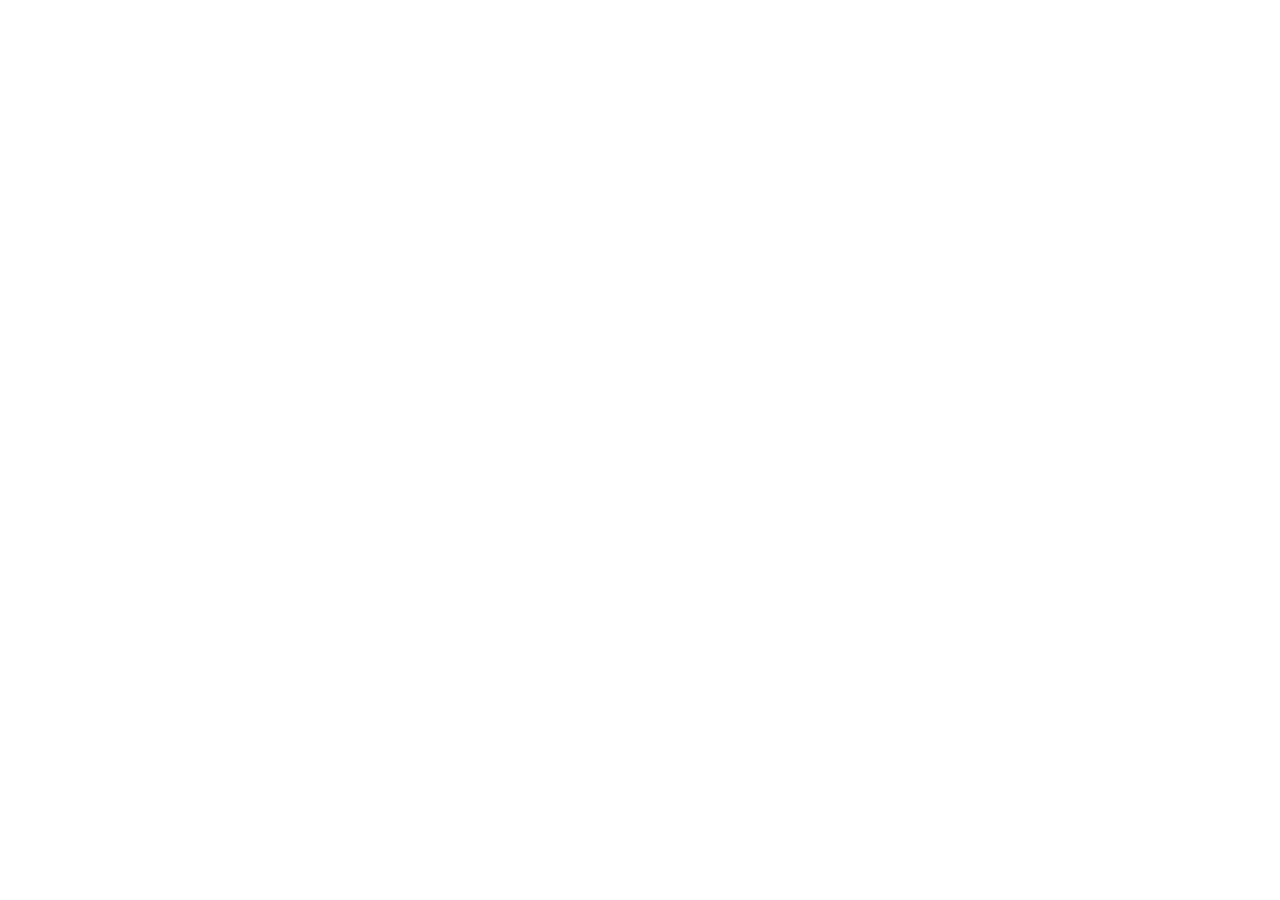
==== index.html @ a1055574 "Initial commit: estrutura inicial do frontend" ====
<!DOCTYPE html>
<html lang="en">

<head>
    <meta charset="UTF-8">
    <meta name="viewport" content="width=device-width, initial-scale=1.0">
    <title>Em Minha Pele</title>
</head>

<body>

</body>

</html>
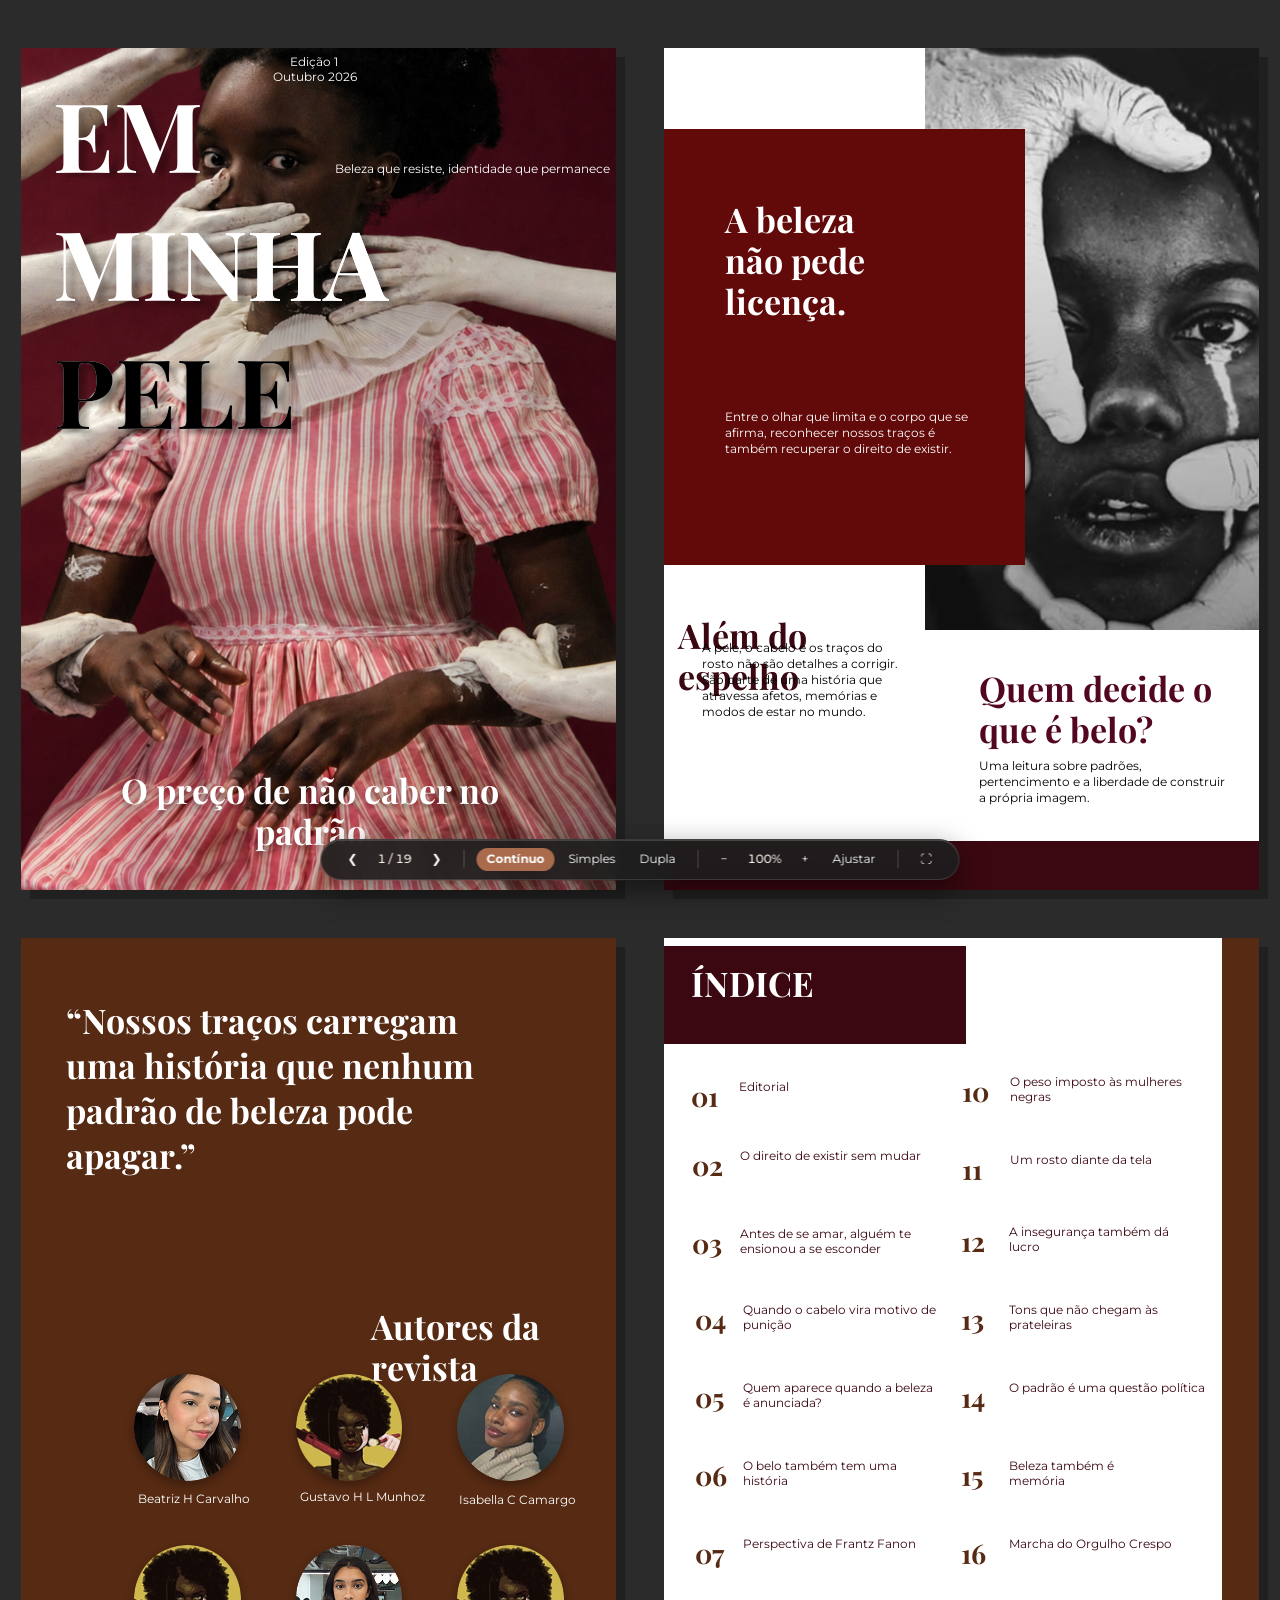
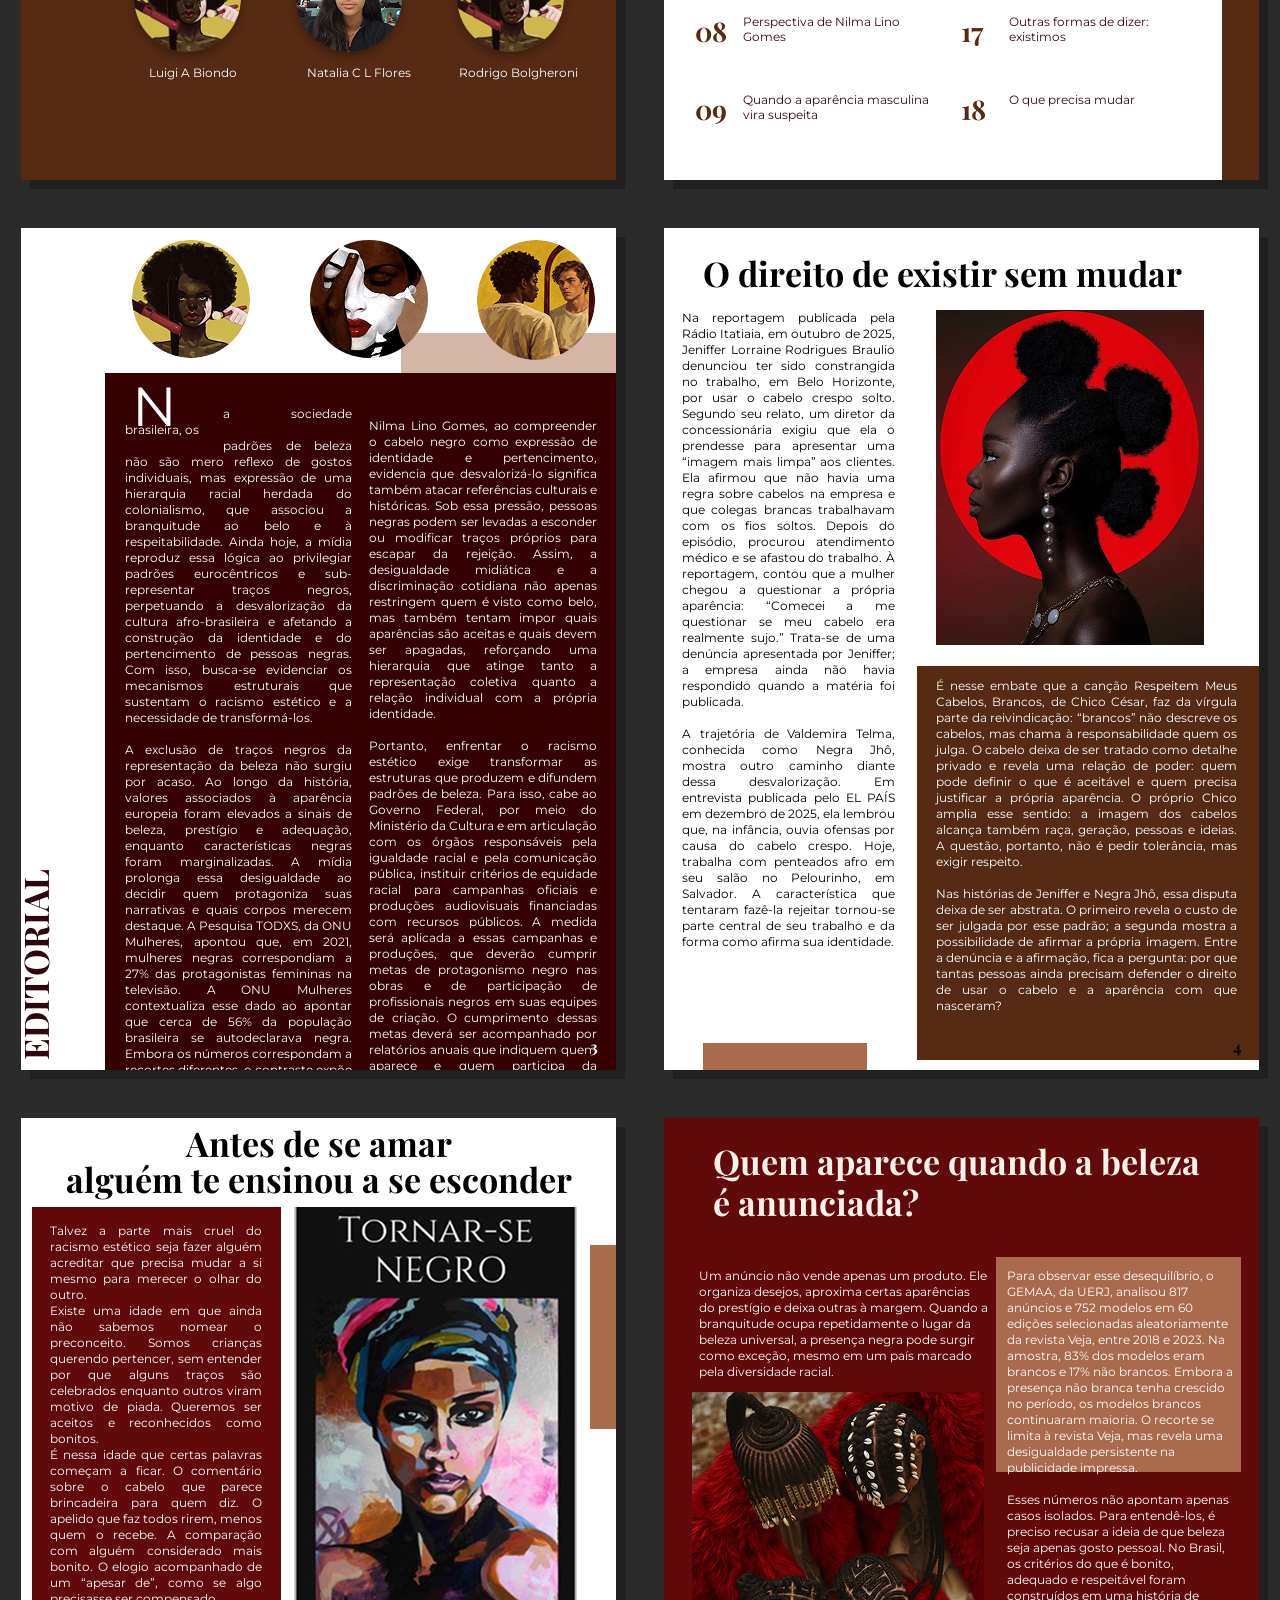
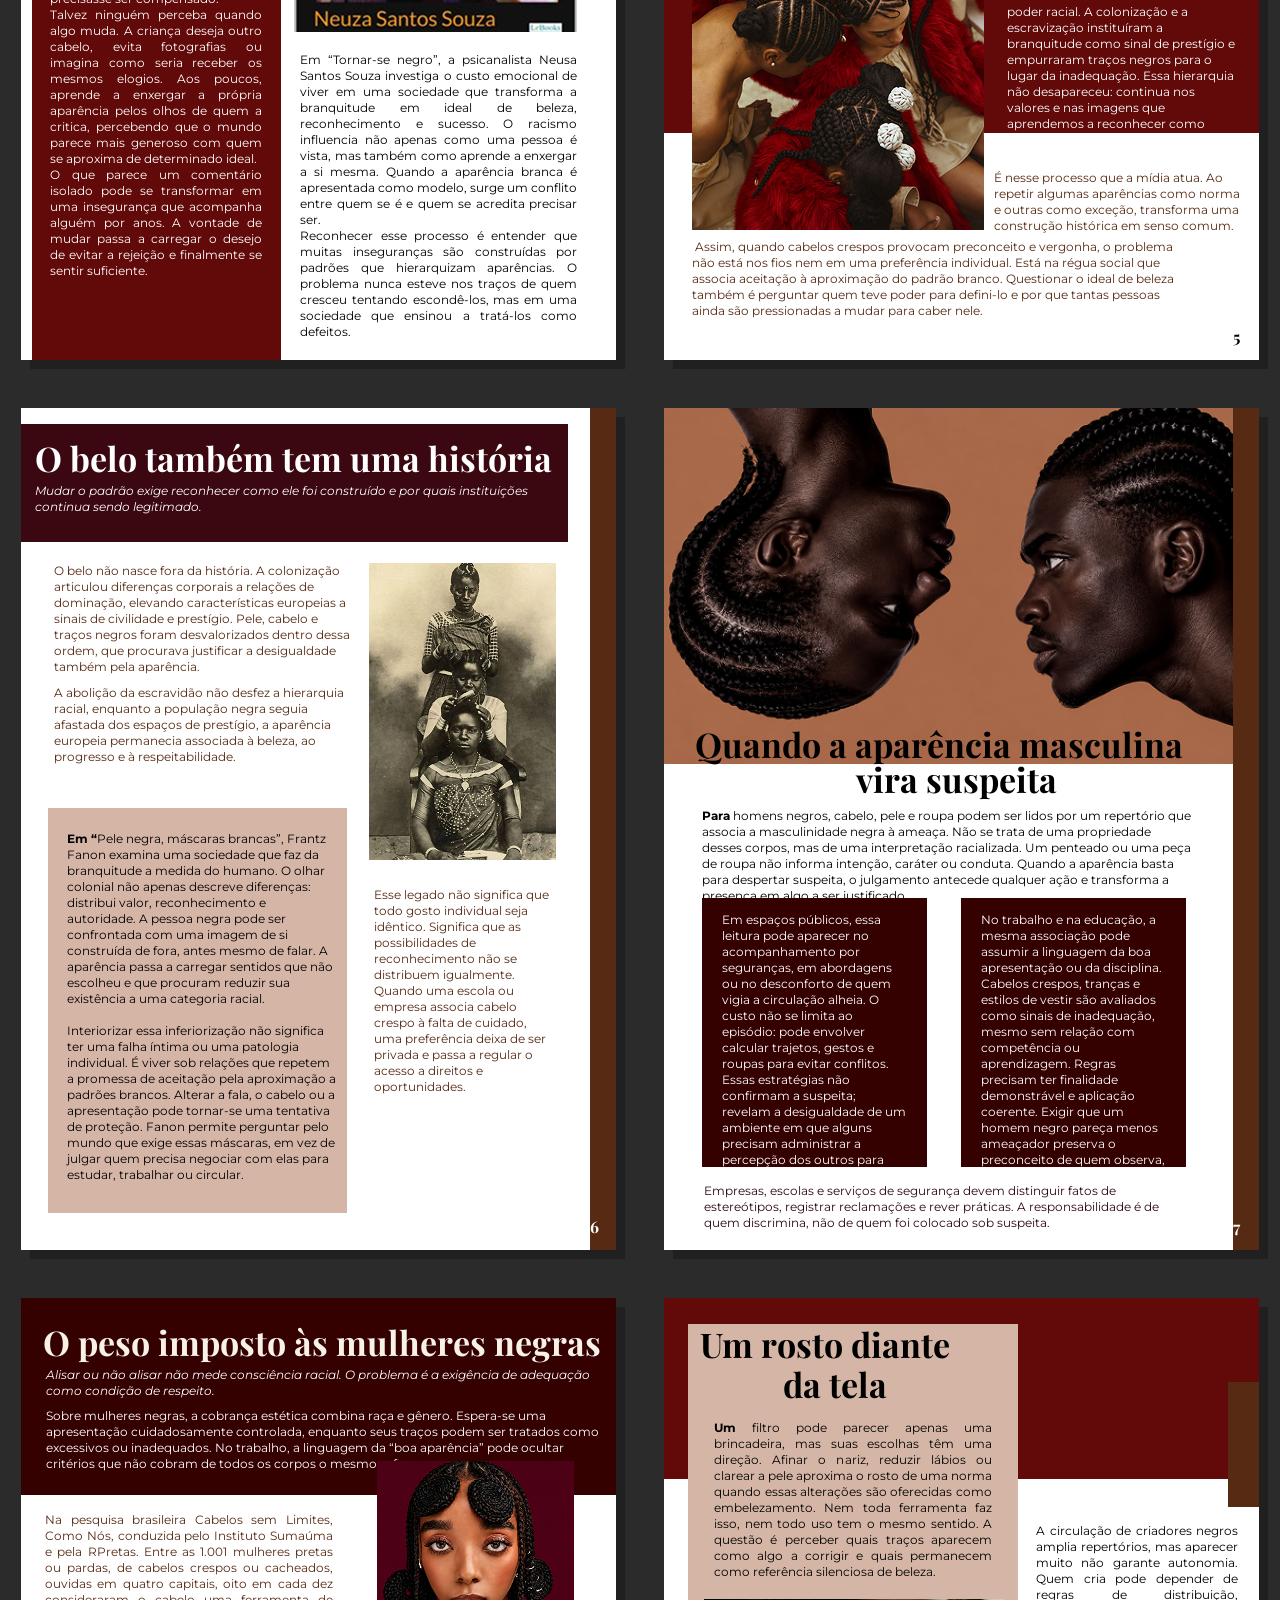
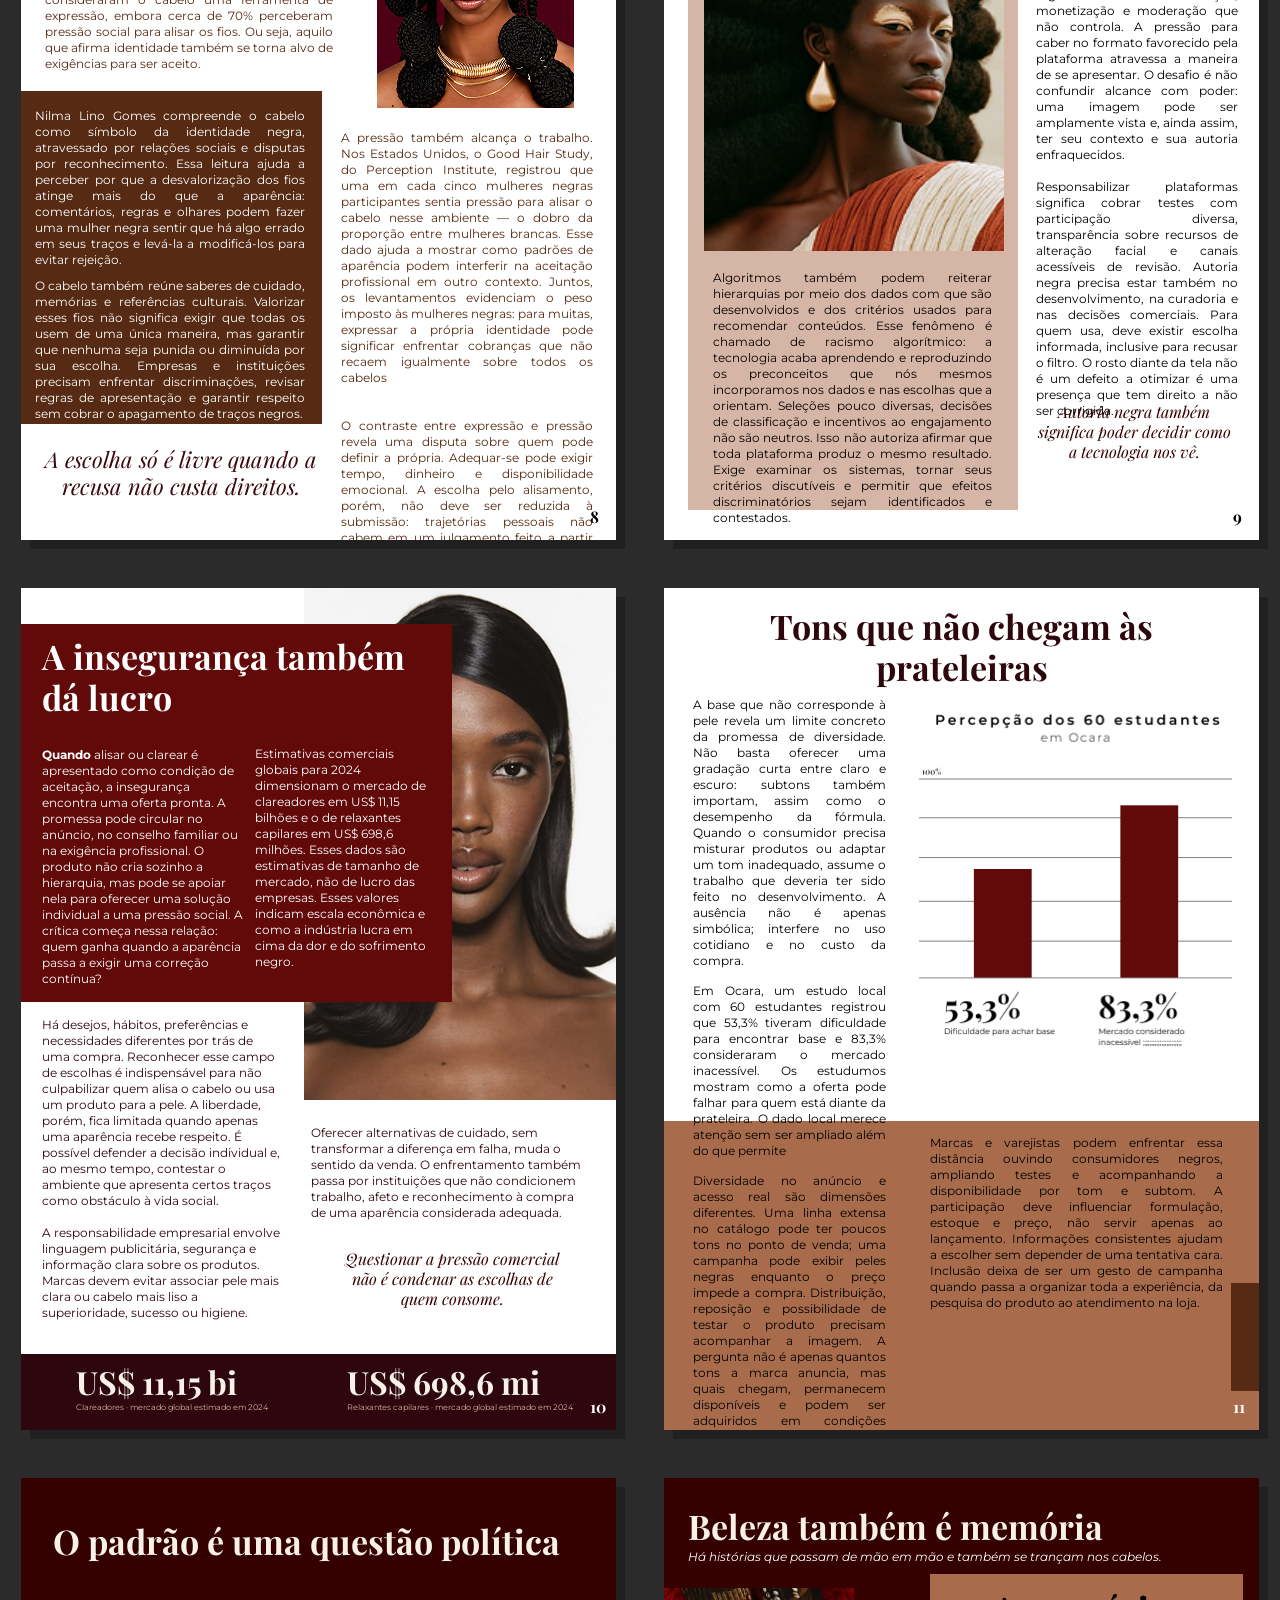
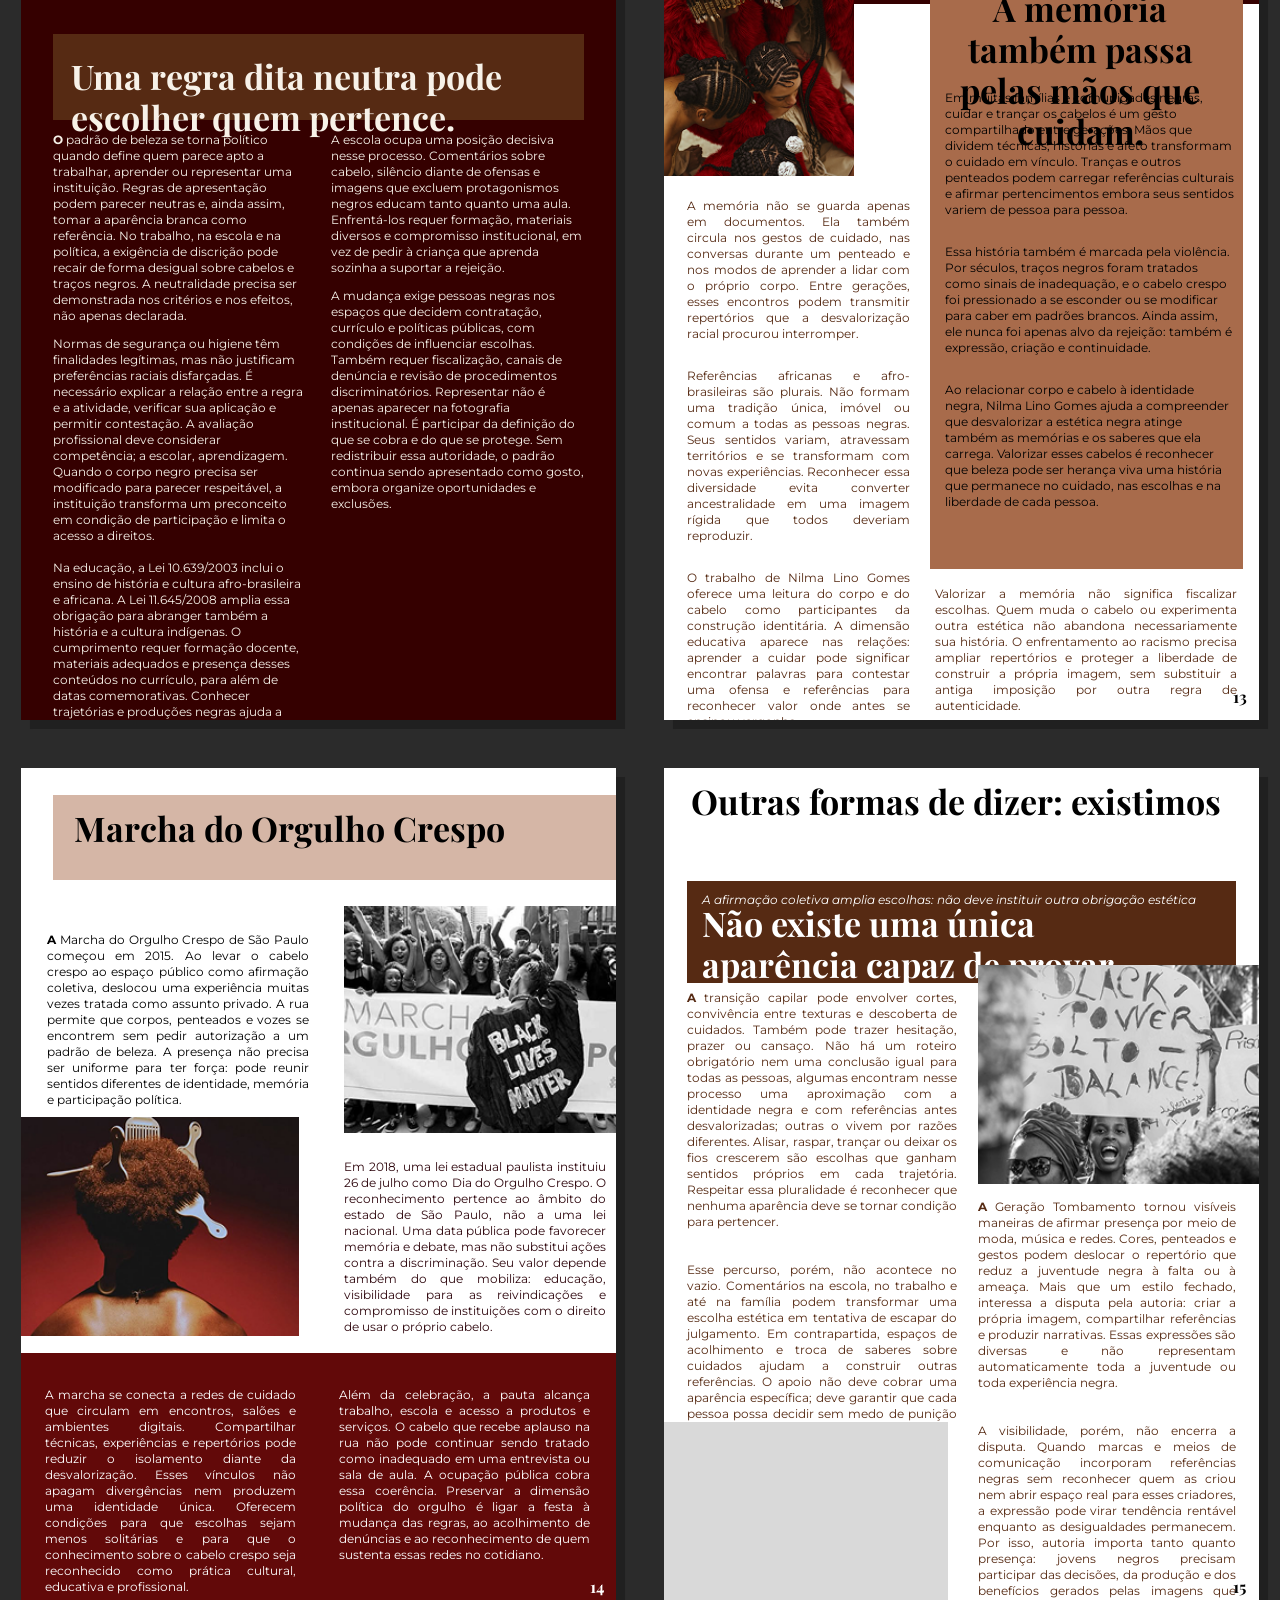
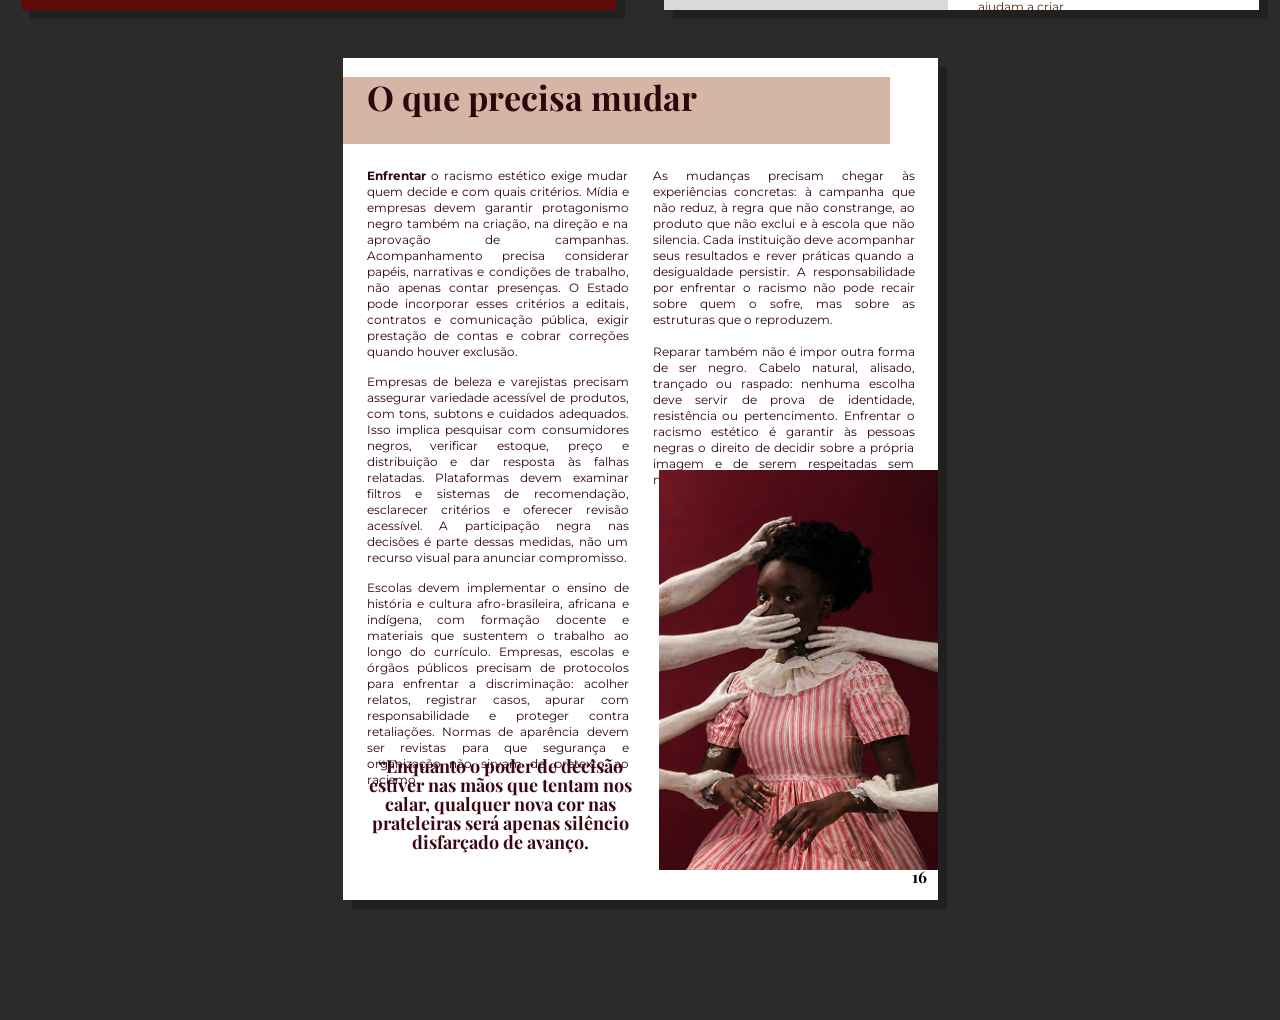
==== commit ca0761a4: "feat: adding magazine images" ====
--- a/index.html
+++ b/index.html
@@ -1,14 +1,450 @@
 <!DOCTYPE html>
-<html lang="en">
+<html lang="pt-BR">
 
 <head>
     <meta charset="UTF-8">
     <meta name="viewport" content="width=device-width, initial-scale=1.0">
-    <title>Em Minha Pele</title>
+    <title>Em Minha Pele — Revista Digital</title>
+    <meta name="description" content="Em Minha Pele — Edição 1, Outubro 2026. Beleza que resiste, identidade que permanece.">
+    <link rel="preconnect" href="https://fonts.googleapis.com">
+    <link rel="preconnect" href="https://fonts.gstatic.com" crossorigin>
+    <link
+        href="https://fonts.googleapis.com/css2?family=Montserrat:ital,wght@0,300;0,400;0,500;0,700;1,300;1,400&family=Playfair+Display:ital,wght@0,400;0,500;0,700;1,400&display=swap"
+        rel="stylesheet">
+    <link rel="stylesheet" href="styles.css">
 </head>
 
 <body>
 
+    <main class="revista revista--continuous">
+
+        <!-- ============ PÁGINA 1: CAPA ============ -->
+        <div class="slot">
+            <section class="page" id="p-capa" aria-label="Capa">
+                <img class="img" src="assets/capa-revista.png" alt="Mulher negra com vestido listrado rosa cercada por mãos brancas que cobrem sua boca e seguram seu corpo" style="left:-6px;top:-160px;width:602px;height:1014px">
+                <p class="a ms r w" style="left:173px;top:7px;width:163px;font-size:11.5px;line-height:15px">Edição 1<span style="display:inline-block;width:19px"></span><br>Outubro 2026</p>
+                <h1 class="a pf b w sh-xl" style="left:32px;top:21px;width:375px;font-size:96px;line-height:128px">EM MINHA PELE</h1>
+                <p class="a ms r w" style="left:301px;top:113px;width:288px;font-size:11.5px;line-height:16px">Beleza que resiste, identidade que permanece</p>
+                <span class="a pf b w" aria-hidden="true" style="left:157px;top:149px;font-size:96px;line-height:128px">NHA</span>
+                <span class="a pf b k sh" aria-hidden="true" style="left:32px;top:277px;font-size:96px;line-height:128px">PELE</span>
+                <h2 class="a pf b c w sh" style="left:41px;top:722px;width:496px;font-size:34px;line-height:41px">O preço de não caber no padrão</h2>
+            </section>
+        </div>
+
+        <!-- ============ PÁGINA 2: A BELEZA NÃO PEDE LICENÇA ============ -->
+        <div class="slot">
+            <section class="page" id="p-licenca" aria-label="A beleza não pede licença">
+                <img class="img" src="assets/nao-pede-licenca.png" alt="Rosto de uma criança negra chorando, envolto por mãos brancas" style="left:261px;top:0;width:364px;height:582px">
+                <div class="bg" style="left:-21px;top:81px;width:382px;height:436px;background:var(--vinho)"></div>
+                <h2 class="a pf b w" style="left:61px;top:151px;width:254px;font-size:34px;line-height:41px">A beleza<br>não pede<br>licença.</h2>
+                <p class="a ms l w" style="left:61px;top:361px;width:254px;font-size:11.5px;line-height:16px">Entre o olhar que limita e o corpo que se afirma, reconhecer nossos traços é também recuperar o direito de existir.</p>
+                <h3 class="a pf b bo" style="left:14px;top:567px;width:167px;font-size:34px;line-height:41px;text-align:left">Além do espelho</h3>
+                <p class="a ms l k" style="left:38px;top:592px;width:207px;font-size:11.5px;line-height:16px">A pele, o cabelo e os traços do rosto não são detalhes a corrigir. São parte de uma história que atravessa afetos, memórias e modos de estar no mundo.</p>
+                <div class="a" style="left:315px;top:620px;width:251px;display:flex;flex-direction:column;gap:8px">
+                    <h3 class="pf b" style="color:var(--magenta);font-size:34px;line-height:41px">Quem decide o que é belo?</h3>
+                    <p class="ms l k" style="font-size:11.5px;line-height:16px">Uma leitura sobre padrões, pertencimento e a liberdade de construir a própria imagem.</p>
+                </div>
+                <div class="bg" style="left:0;top:793px;width:595px;height:98px;background:var(--bordo)"></div>
+            </section>
+        </div>
+
+        <!-- ============ PÁGINA 3: AUTORES DA REVISTA ============ -->
+        <div class="slot">
+            <section class="page" id="p-autores" aria-label="Autores da revista" style="background:var(--marrom)">
+                <blockquote class="a pf w" style="left:45px;top:60px;width:435px;font-size:34px;line-height:45px;font-weight:700">“Nossos traços carregam uma história que nenhum padrão de beleza pode apagar.”</blockquote>
+                <h2 class="a pf b w" style="left:350px;top:368px;width:230px;font-size:34px;line-height:41px;font-weight:700">Autores da revista</h2>
+
+                <img class="autor-foto" src="assets/bia.png" alt="Beatriz H Carvalho" style="left:113px;top:436px">
+                <img class="autor-foto" src="assets/editorial-1.png" alt="Gustavo H L Munhoz" style="left:275px;top:436px;width:106px">
+                <img class="autor-foto" src="assets/bella.png" alt="Isabella C Camargo" style="left:436px;top:436px">
+                <img class="autor-foto" src="assets/editorial-1.png" alt="Luigi A Biondo" style="left:113px;top:607px">
+                <img class="autor-foto" src="assets/nati.png" alt="Natalia C L Flores" style="left:275px;top:607px;width:106px">
+                <img class="autor-foto" src="assets/editorial-1.png" alt="Rodrigo Bolgheroni" style="left:436px;top:607px">
+
+                <p class="autor-nome" style="left:117px;top:554px">Beatriz H Carvalho</p>
+                <p class="autor-nome" style="left:279px;top:552px">Gustavo H L Munhoz</p>
+                <p class="autor-nome" style="left:438px;top:555px">Isabella C Camargo</p>
+                <p class="autor-nome" style="left:128px;top:728px">Luigi A Biondo</p>
+                <p class="autor-nome" style="left:286px;top:728px">Natalia C L Flores</p>
+                <p class="autor-nome" style="left:438px;top:728px">Rodrigo Bolgheroni</p>
+            </section>
+        </div>
+
+        <!-- ============ PÁGINA 4: ÍNDICE ============ -->
+        <div class="slot">
+            <section class="page" id="p-indice" aria-label="Índice">
+                <div class="bg" style="left:558px;top:0;width:37px;height:842px;background:var(--marrom)"></div>
+                <div class="bg" style="left:0;top:8px;width:302px;height:98px;background:var(--bordo)"></div>
+                <h2 class="a pf b w" style="left:27px;top:25px;width:243px;font-size:34px;line-height:41px">ÍNDICE</h2>
+
+                <!-- Coluna 1 -->
+                <a href="#p-editorial" class="idx-item"><span class="idx-n" style="left:27px;top:140px">01</span><span class="idx-t" style="left:75px;top:142px">Editorial</span></a>
+                <a href="#p-direito" class="idx-item"><span class="idx-n" style="left:28px;top:209px">02</span><span class="idx-t" style="left:76px;top:211px">O direito de existir sem mudar</span></a>
+                <a href="#p-antes" class="idx-item"><span class="idx-n" style="left:28px;top:287px">03</span><span class="idx-t" style="left:76px;top:289px">Antes de se amar, alguém te ensionou a se esconder</span></a>
+                <a href="#p-direito" class="idx-item"><span class="idx-n" style="left:31px;top:363px">04</span><span class="idx-t" style="left:79px;top:365px">Quando o cabelo vira motivo de punição</span></a>
+                <a href="#p-anunciada" class="idx-item"><span class="idx-n" style="left:31px;top:441px">05</span><span class="idx-t" style="left:79px;top:443px">Quem aparece quando a beleza é anunciada?</span></a>
+                <a href="#p-belo" class="idx-item"><span class="idx-n" style="left:31px;top:519px">06</span><span class="idx-t" style="left:79px;top:521px">O belo também tem uma história</span></a>
+                <a href="#p-belo" class="idx-item"><span class="idx-n" style="left:31px;top:597px">07</span><span class="idx-t" style="left:79px;top:599px">Perspectiva de Frantz Fanon</span></a>
+                <a href="#p-peso" class="idx-item"><span class="idx-n" style="left:31px;top:675px">08</span><span class="idx-t" style="left:79px;top:677px">Perspectiva de Nilma Lino Gomes</span></a>
+                <a href="#p-masculina" class="idx-item"><span class="idx-n" style="left:31px;top:753px">09</span><span class="idx-t" style="left:79px;top:755px">Quando a aparência masculina vira suspeita</span></a>
+
+                <!-- Coluna 2 -->
+                <a href="#p-peso" class="idx-item"><span class="idx-n" style="left:298px;top:135px">10</span><span class="idx-t" style="left:346px;top:137px">O peso imposto às mulheres negras</span></a>
+                <a href="#p-tela" class="idx-item"><span class="idx-n" style="left:298px;top:213px">11</span><span class="idx-t" style="left:346px;top:215px">Um rosto diante da tela</span></a>
+                <a href="#p-inseguranca" class="idx-item"><span class="idx-n" style="left:297px;top:285px">12</span><span class="idx-t" style="left:345px;top:287px;width:174px">A insegurança também dá lucro</span></a>
+                <a href="#p-tons" class="idx-item"><span class="idx-n" style="left:297px;top:363px">13</span><span class="idx-t" style="left:345px;top:365px">Tons que não chegam às prateleiras</span></a>
+                <a href="#p-politica" class="idx-item"><span class="idx-n" style="left:297px;top:441px">14</span><span class="idx-t" style="left:345px;top:443px">O padrão é uma questão política</span></a>
+                <a href="#p-memoria" class="idx-item"><span class="idx-n" style="left:297px;top:519px">15</span><span class="idx-t" style="left:345px;top:521px;width:140px">Beleza também é memória</span></a>
+                <a href="#p-marcha" class="idx-item"><span class="idx-n" style="left:297px;top:597px">16</span><span class="idx-t" style="left:345px;top:599px">Marcha do Orgulho Crespo</span></a>
+                <a href="#p-existimos" class="idx-item"><span class="idx-n" style="left:297px;top:675px">17</span><span class="idx-t" style="left:345px;top:677px">Outras formas de dizer: existimos</span></a>
+                <a href="#p-mudar" class="idx-item"><span class="idx-n" style="left:297px;top:753px">18</span><span class="idx-t" style="left:345px;top:755px">O que precisa mudar</span></a>
+            </section>
+        </div>
+
+        <!-- ============ PÁGINA 5: EDITORIAL (PÁGINA 3 NA REVISTA) ============ -->
+        <div class="slot">
+            <section class="page" id="p-editorial" aria-label="Editorial">
+                <div class="bg" style="left:380px;top:105px;width:270px;height:68px;background:var(--nude)"></div>
+                <img class="img round" src="assets/editorial-1.png" alt="Ilustração de mulher negra com chapinha e pincel de maquiagem" style="left:111px;top:12px;width:118px;height:118px">
+                <img class="img round" src="assets/editorial-2.png" alt="Ilustração de rosto negro coberto por máscara branca" style="left:289px;top:12px;width:118px;height:118px">
+                <img class="img round" src="assets/editorial-3.png" alt="Ilustração de homem negro diante de um espelho que reflete um homem branco" style="left:456px;top:12px;width:118px;height:120px">
+                <div class="bg" style="left:84px;top:145px;width:534px;height:697px;background:var(--escuro)"></div>
+                <span class="a ms w" aria-hidden="true" style="left:111px;top:145px;font-size:55px;line-height:67px;height:49px">N</span>
+                <p class="a ms w j" style="left:104px;top:178px;width:227px;font-size:11.5px;line-height:16px;white-space:pre-line"><span style="padding-left:98px">a sociedade brasileira, os</span>
+<span style="padding-left:98px"></span>padrões de beleza não são mero reflexo de gostos individuais, mas expressão de uma hierarquia racial herdada do colonialismo, que associou a branquitude ao belo e à respeitabilidade. Ainda hoje, a mídia reproduz essa lógica ao privilegiar padrões eurocêntricos e sub-representar traços negros, perpetuando a desvalorização da cultura afro-brasileira e afetando a construção da identidade e do pertencimento de pessoas negras. Com isso, busca-se evidenciar os mecanismos estruturais que sustentam o racismo estético e a necessidade de transformá-los.
+
+A exclusão de traços negros da representação da beleza não surgiu por acaso. Ao longo da história, valores associados à aparência europeia foram elevados a sinais de beleza, prestígio e adequação, enquanto características negras foram marginalizadas. A mídia prolonga essa desigualdade ao decidir quem protagoniza suas narrativas e quais corpos merecem destaque. A Pesquisa TODXS, da ONU Mulheres, apontou que, em 2021, mulheres negras correspondiam a 27% das protagonistas femininas na televisão. A ONU Mulheres contextualiza esse dado ao apontar que cerca de 56% da população brasileira se autodeclarava negra. Embora os números correspondam a recortes diferentes, o contraste expõe a distância entre a composição racial do país e as imagens que recebem visibilidade. Quando a pele clara, o cabelo liso e os traços europeus dominam as telas, a mídia não apenas reflete uma hierarquia antiga, mas ajuda a mantê-la viva, apresentando a branquitude como padrão universal e empurrando outras formas de beleza para a invisibilidade.
+
+O impacto dessa hierarquia ultrapassa as telas e alcança a relação das pessoas negras com a própria aparência. Em "Pele negra, máscaras brancas", Frantz Fanon analisa como o olhar racista pode levar pessoas negras a se enxergarem por critérios que as inferiorizam. Essa violência cotidiana aparece quando o cabelo crespo é tratado como inadequado ou pouco profissional, enquanto o cabelo liso é associado à aceitação e ao prestígio.</p>
+                <p class="a ms w j" style="left:348px;top:190px;width:228px;font-size:11.5px;line-height:16px">Nilma Lino Gomes, ao compreender o cabelo negro como expressão de identidade e pertencimento, evidencia que desvalorizá-lo significa também atacar referências culturais e históricas. Sob essa pressão, pessoas negras podem ser levadas a esconder ou modificar traços próprios para escapar da rejeição. Assim, a desigualdade midiática e a discriminação cotidiana não apenas restringem quem é visto como belo, mas também tentam impor quais aparências são aceitas e quais devem ser apagadas, reforçando uma hierarquia que atinge tanto a representação coletiva quanto a relação individual com a própria identidade.<br><br>Portanto, enfrentar o racismo estético exige transformar as estruturas que produzem e difundem padrões de beleza. Para isso, cabe ao Governo Federal, por meio do Ministério da Cultura e em articulação com os órgãos responsáveis pela igualdade racial e pela comunicação pública, instituir critérios de equidade racial para campanhas oficiais e produções audiovisuais financiadas com recursos públicos. A medida será aplicada a essas campanhas e produções, que deverão cumprir metas de protagonismo negro nas obras e de participação de profissionais negros em suas equipes de criação. O cumprimento dessas metas deverá ser acompanhado por relatórios anuais que indiquem quem aparece e quem participa da produção. Resultados insuficientes devem exigir planos corretivos antes da concessão de novos recursos. Essa ação é viável porque o Estado pode vincular o financiamento público a critérios definidos e, ao ampliar a circulação de imagens e narrativas que valorizem os traços negros, contribuirá para contestar a branquitude como padrão universal e fortalecer o reconhecimento da identidade e da cultura afro-brasileiras.</p>
+                <h2 class="a pf b vertical" style="left:-6px;top:453px;width:90px;height:379px;font-size:34px;line-height:41px;color:var(--escuro-2)">EDITORIAL</h2>
+                <span class="pn w">3</span>
+            </section>
+        </div>
+
+        <!-- ============ PÁGINA 6: O DIREITO DE EXISTIR SEM MUDAR (PÁGINA 4 NA REVISTA) ============ -->
+        <div class="slot">
+            <section class="page" id="p-direito" aria-label="O direito de existir sem mudar">
+                <h2 class="a pf b k" style="left:39px;top:25px;width:517px;font-size:34px;line-height:41px;white-space:nowrap">O direito de existir sem mudar</h2>
+                <p class="a ms t13 j k" style="left:18px;top:82px;width:213px">Na reportagem publicada pela Rádio Itatiaia, em outubro de 2025, Jeniffer Lorraine Rodrigues Braulio denunciou ter sido constrangida no trabalho, em Belo Horizonte, por usar o cabelo crespo solto. Segundo seu relato, um diretor da concessionária exigiu que ela o prendesse para apresentar uma “imagem mais limpa” aos clientes. Ela afirmou que não havia uma regra sobre cabelos na empresa e que colegas brancas trabalhavam com os fios soltos. Depois do episódio, procurou atendimento médico e se afastou do trabalho. À reportagem, contou que a mulher chegou a questionar a própria aparência: “Comecei a me questionar se meu cabelo era realmente sujo.” Trata-se de uma denúncia apresentada por Jeniffer; a empresa ainda não havia respondido quando a matéria foi publicada.<br><br>A trajetória de Valdemira Telma, conhecida como Negra Jhô, mostra outro caminho diante dessa desvalorização. Em entrevista publicada pelo EL PAÍS em dezembro de 2025, ela lembrou que, na infância, ouvia ofensas por causa do cabelo crespo. Hoje, trabalha com penteados afro em seu salão no Pelourinho, em Salvador. A característica que tentaram fazê-la rejeitar tornou-se parte central de seu trabalho e da forma como afirma sua identidade.</p>
+                <img class="img" src="assets/direito-existir.png" alt="Perfil de mulher negra com penteado afro em coques diante de um círculo vermelho" style="left:272px;top:82px;width:268px;height:335px">
+                <div class="bg" style="left:253px;top:438px;width:374px;height:394px;background:var(--marrom)"></div>
+                <p class="a ms t13 j w" style="left:272px;top:450px;width:301px">É nesse embate que a canção Respeitem Meus Cabelos, Brancos, de Chico César, faz da vírgula parte da reivindicação: “brancos” não descreve os cabelos, mas chama à responsabilidade quem os julga. O cabelo deixa de ser tratado como detalhe privado e revela uma relação de poder: quem pode definir o que é aceitável e quem precisa justificar a própria aparência. O próprio Chico amplia esse sentido: a imagem dos cabelos alcança também raça, geração, pessoas e ideias. A questão, portanto, não é pedir tolerância, mas exigir respeito.<br><br>Nas histórias de Jeniffer e Negra Jhô, essa disputa deixa de ser abstrata. O primeiro revela o custo de ser julgada por esse padrão; a segunda mostra a possibilidade de afirmar a própria imagem. Entre a denúncia e a afirmação, fica a pergunta: por que tantas pessoas ainda precisam defender o direito de usar o cabelo e a aparência com que nasceram?</p>
+                
+                <!-- Interação solicitada no Figma: ao clicar no box, abre QR Code para ouvir a música -->
+                <button type="button" class="hotspot" data-open="modal-musica" aria-label="Ouvir a canção Respeitem Meus Cabelos, Brancos, de Chico César" title="Clique para ouvir a música de Chico César via QR Code" style="left:253px;top:438px;width:342px;height:394px"></button>
+                <span class="pn k">4</span>
+                <div class="bg" style="left:39px;top:815px;width:164px;height:51px;background:var(--terracota)"></div>
+            </section>
+        </div>
+
+        <!-- ============ PÁGINA 7: ANTES DE SE AMAR (PÁGINA 5 NA REVISTA) ============ -->
+        <div class="slot">
+            <section class="page" id="p-antes" aria-label="Antes de se amar, alguém te ensinou a se esconder">
+                <h2 class="a pf b k" style="left:0;top:-20px;width:595px;font-size:34px;line-height:90px;text-align:center">
+                    <span style="position:absolute;left:155px;top:0;width:285px;white-space:nowrap">Antes de se amar</span>
+                    <span style="position:absolute;left:26px;top:36px;width:543px;white-space:nowrap">alguém te ensinou a se esconder</span>
+                </h2>
+                <div class="bg" style="left:11px;top:89px;width:249px;height:777px;background:var(--vinho)"></div>
+                <img class="img" src="assets/tornar-se-negro.png" alt="Capa do livro Tornar-se negro, de Neusa Santos Souza" style="left:273px;top:89px;width:283px;height:425px">
+                <p class="a ms t13 j w" style="left:29px;top:105px;width:212px">Talvez a parte mais cruel do racismo estético seja fazer alguém acreditar que precisa mudar a si mesmo para merecer o olhar do outro.<br>Existe uma idade em que ainda não sabemos nomear o preconceito. Somos crianças querendo pertencer, sem entender por que alguns traços são celebrados enquanto outros viram motivo de piada. Queremos ser aceitos e reconhecidos como bonitos.<br>É nessa idade que certas palavras começam a ficar. O comentário sobre o cabelo que parece brincadeira para quem diz. O apelido que faz todos rirem, menos quem o recebe. A comparação com alguém considerado mais bonito. O elogio acompanhado de um “apesar de”, como se algo precisasse ser compensado.<br>Talvez ninguém perceba quando algo muda. A criança deseja outro cabelo, evita fotografias ou imagina como seria receber os mesmos elogios. Aos poucos, aprende a enxergar a própria aparência pelos olhos de quem a critica, percebendo que o mundo parece mais generoso com quem se aproxima de determinado ideal.<br>O que parece um comentário isolado pode se transformar em uma insegurança que acompanha alguém por anos. A vontade de mudar passa a carregar o desejo de evitar a rejeição e finalmente se sentir suficiente.</p>
+                <div class="bg" style="left:569px;top:127px;width:45px;height:184px;background:var(--terracota)"></div>
+                <p class="a ms t13 j k" style="left:279px;top:534px;width:277px">Em “Tornar-se negro”, a psicanalista Neusa Santos Souza investiga o custo emocional de viver em uma sociedade que transforma a branquitude em ideal de beleza, reconhecimento e sucesso. O racismo influencia não apenas como uma pessoa é vista, mas também como aprende a enxergar a si mesma. Quando a aparência branca é apresentada como modelo, surge um conflito entre quem se é e quem se acredita precisar ser.<br>Reconhecer esse processo é entender que muitas inseguranças são construídas por padrões que hierarquizam aparências. O problema nunca esteve nos traços de quem cresceu tentando escondê-los, mas em uma sociedade que ensinou a tratá-los como defeitos.</p>
+                <span class="pn w">5</span>
+            </section>
+        </div>
+
+        <!-- ============ PÁGINA 8: QUEM APARECE QUANDO A BELEZA É ANUNCIADA? (PÁGINA 5 NA REVISTA) ============ -->
+        <div class="slot">
+            <section class="page" id="p-anunciada" aria-label="Quem aparece quando a beleza é anunciada?">
+                <div class="bg" style="left:-29px;top:-15px;width:651px;height:630px;background:var(--vinho)"></div>
+                <h2 class="a pf b cr" style="left:49px;top:23px;width:497px;font-size:34px;line-height:41px">Quem aparece quando a beleza é anunciada?</h2>
+                <div class="bg" style="left:332px;top:139px;width:245px;height:215px;background:var(--terracota)"></div>
+                <p class="a ms w" style="left:35px;top:150px;width:289px;font-size:11.5px;line-height:16px">Um anúncio não vende apenas um produto. Ele organiza desejos, aproxima certas aparências do prestígio e deixa outras à margem. Quando a branquitude ocupa repetidamente o lugar da beleza universal, a presença negra pode surgir como exceção, mesmo em um país marcado pela diversidade racial.</p>
+                <p class="a ms w" style="left:343px;top:150px;width:229px;font-size:11.5px;line-height:16px">Para observar esse desequilíbrio, o GEMAA, da UERJ, analisou 817 anúncios e 752 modelos em 60 edições selecionadas aleatoriamente da revista Veja, entre 2018 e 2023. Na amostra, 83% dos modelos eram brancos e 17% não brancos. Embora a presença não branca tenha crescido no período, os modelos brancos continuaram maioria. O recorte se limita à revista Veja, mas revela uma desigualdade persistente na publicidade impressa.<br><br>Esses números não apontam apenas casos isolados. Para entendê-los, é preciso recusar a ideia de que beleza seja apenas gosto pessoal. No Brasil, os critérios do que é bonito, adequado e respeitável foram construídos em uma história de poder racial. A colonização e a escravização instituíram a branquitude como sinal de prestígio e empurraram traços negros para o lugar da inadequação. Essa hierarquia não desapareceu: continua nos valores e nas imagens que aprendemos a reconhecer como naturais.</p>
+                <img class="img" src="assets/beleza-anunciada.png" alt="Vista aérea de mulheres negras com tranças e búzios sobre pelos vermelhos" style="left:28px;top:274px;width:292px;height:438px">
+                <p class="a ms" style="left:330px;top:652px;width:251px;font-size:11.5px;line-height:16px;color:var(--marrom)">É nesse processo que a mídia atua. Ao repetir algumas aparências como norma e outras como exceção, transforma uma construção histórica em senso comum.</p>
+                <p class="a ms" style="left:28px;top:721px;width:483px;font-size:11.5px;line-height:16px;color:var(--marrom)">&nbsp;Assim, quando cabelos crespos provocam preconceito e vergonha, o problema não está nos fios nem em uma preferência individual. Está na régua social que associa aceitação à aproximação do padrão branco. Questionar o ideal de beleza também é perguntar quem teve poder para defini-lo e por que tantas pessoas ainda são pressionadas a mudar para caber nele.</p>
+
+                <!-- Interação solicitada no Figma: ao clicar no box, aparece o gráfico -->
+                <button type="button" class="hotspot" data-toggle="grafico-gemaa" aria-expanded="false" aria-controls="grafico-gemaa" aria-label="Mostrar gráfico interativo: modelos em anúncios da revista Veja" title="Clique para ver o gráfico do estudo GEMAA/UERJ" style="left:332px;top:139px;width:245px;height:215px"></button>
+                <div class="box-grafico" id="grafico-gemaa" role="img" aria-label="Gráfico: 83% dos modelos eram brancos e 17% não brancos" data-toggle="grafico-gemaa" title="Clique para fechar o gráfico">
+                    <h4>Modelos em anúncios · Veja (2018–2023)</h4>
+                    <div class="barras">
+                        <div class="barra" style="height:83%"></div>
+                        <div class="barra" style="height:17%"></div>
+                    </div>
+                    <div class="legendas">
+                        <div><strong>83%</strong><span>Brancos</span></div>
+                        <div><strong>17%</strong><span>Não brancos</span></div>
+                    </div>
+                </div>
+                <span class="pn k">5</span>
+            </section>
+        </div>
+
+        <!-- ============ PÁGINA 9: O BELO TAMBÉM TEM UMA HISTÓRIA (PÁGINA 6 NA REVISTA) ============ -->
+        <div class="slot">
+            <section class="page" id="p-belo" aria-label="O belo também tem uma história">
+                <div class="bg" style="left:569px;top:-60px;width:53px;height:1151px;background:var(--marrom)"></div>
+                <div class="bg" style="left:0;top:16px;width:547px;height:118px;background:var(--bordo)"></div>
+                <h2 class="a pf b w" style="left:14px;top:30px;width:511px;font-size:34px;line-height:41px;white-space:nowrap">O belo também tem uma história</h2>
+                <p class="a ms l i w" style="left:14px;top:75px;width:495px;font-size:11.5px;line-height:16px">Mudar o padrão exige reconhecer como ele foi construído e por quais instituições continua sendo legitimado.</p>
+                <div class="a ms t12 ps" style="left:33px;top:155px;width:302px;color:var(--marrom)">
+                    <p>O belo não nasce fora da história. A colonização articulou diferenças corporais a relações de dominação, elevando características europeias a sinais de civilidade e prestígio. Pele, cabelo e traços negros foram desvalorizados dentro dessa ordem, que procurava justificar a desigualdade também pela aparência.</p>
+                    <p>A abolição da escravidão não desfez a hierarquia racial, enquanto a população negra seguia afastada dos espaços de prestígio, a aparência europeia permanecia associada à beleza, ao progresso e à respeitabilidade.</p>
+                </div>
+                <img class="img" src="assets/belo-historia.png" alt="Fotografia antiga de três mulheres negras trançando os cabelos umas das outras" style="left:348px;top:155px;width:187px;height:297px">
+                <div class="bg" style="left:27px;top:400px;width:299px;height:405px;background:var(--nude)"></div>
+                <p class="a ms k" style="left:46px;top:423px;width:269px;font-size:11.5px;line-height:16px"><b>Em “</b>Pele negra, máscaras brancas”, Frantz Fanon examina uma sociedade que faz da branquitude a medida do humano. O olhar colonial não apenas descreve diferenças: distribui valor, reconhecimento e autoridade. A pessoa negra pode ser confrontada com uma imagem de si construída de fora, antes mesmo de falar. A aparência passa a carregar sentidos que não escolheu e que procuram reduzir sua existência a uma categoria racial.<br><br>Interiorizar essa inferiorização não significa ter uma falha íntima ou uma patologia individual. É viver sob relações que repetem a promessa de aceitação pela aproximação a padrões brancos. Alterar a fala, o cabelo ou a apresentação pode tornar-se uma tentativa de proteção. Fanon permite perguntar pelo mundo que exige essas máscaras, em vez de julgar quem precisa negociar com elas para estudar, trabalhar ou circular.</p>
+                <p class="a ms t12" style="left:353px;top:479px;width:182px;color:var(--marrom)">Esse legado não significa que todo gosto individual seja idêntico. Significa que as possibilidades de reconhecimento não se distribuem igualmente. Quando uma escola ou empresa associa cabelo crespo à falta de cuidado, uma preferência deixa de ser privada e passa a regular o acesso a direitos e oportunidades.</p>
+                <span class="pn w">6</span>
+            </section>
+        </div>
+
+        <!-- ============ PÁGINA 10: QUANDO A APARÊNCIA MASCULINA VIRA SUSPEITA (PÁGINA 7 NA REVISTA) ============ -->
+        <div class="slot">
+            <section class="page" id="p-masculina" aria-label="Quando a aparência masculina vira suspeita">
+                <div class="bg" style="left:569px;top:-60px;width:53px;height:1151px;background:var(--marrom)"></div>
+                <img class="img" src="assets/aparencia-masculina.png" alt="Dois homens negros com tranças, frente a frente, um deles de cabeça para baixo, sobre fundo terracota" style="left:0;top:-20px;width:569px;height:376px">
+                <h2 class="a pf b k" style="left:0;top:316px;width:569px;font-size:34px;line-height:41px">
+                    <span style="position:absolute;left:31px;top:0;white-space:nowrap">Quando a aparência masculina</span>
+                    <span style="position:absolute;left:192px;top:35px;white-space:nowrap">vira suspeita</span>
+                </h2>
+                <p class="a ms l k" style="left:38px;top:400px;width:491px;font-size:11.5px;line-height:16px"><b>Para</b> homens negros, cabelo, pele e roupa podem ser lidos por um repertório que associa a masculinidade negra à ameaça. Não se trata de uma propriedade desses corpos, mas de uma interpretação racializada. Um penteado ou uma peça de roupa não informa intenção, caráter ou conduta. Quando a aparência basta para despertar suspeita, o julgamento antecede qualquer ação e transforma a presença em algo a ser justificado.</p>
+                <div class="bg" style="left:38px;top:490px;width:225px;height:269px;background:var(--escuro)"></div>
+                <p class="a ms t11 w" style="left:58px;top:504px;width:184px">Em espaços públicos, essa leitura pode aparecer no acompanhamento por seguranças, em abordagens ou no desconforto de quem vigia a circulação alheia. O custo não se limita ao episódio: pode envolver calcular trajetos, gestos e roupas para evitar conflitos. Essas estratégias não confirmam a suspeita; revelam a desigualdade de um ambiente em que alguns precisam administrar a percepção dos outros para realizar tarefas comuns.</p>
+                <div class="bg" style="left:297px;top:490px;width:225px;height:269px;background:var(--escuro)"></div>
+                <p class="a ms t11 w" style="left:317px;top:504px;width:184px">No trabalho e na educação, a mesma associação pode assumir a linguagem da boa apresentação ou da disciplina. Cabelos crespos, tranças e estilos de vestir são avaliados como sinais de inadequação, mesmo sem relação com competência ou aprendizagem. Regras precisam ter finalidade demonstrável e aplicação coerente. Exigir que um homem negro pareça menos ameaçador preserva o preconceito de quem observa, em vez de corrigi-lo.</p>
+                <span class="pn w">7</span>
+                <p class="a ms t11 e2" style="left:40px;top:775px;width:491px">Empresas, escolas e serviços de segurança devem distinguir fatos de estereótipos, registrar reclamações e rever práticas. A responsabilidade é de quem discrimina, não de quem foi colocado sob suspeita.</p>
+            </section>
+        </div>
+
+        <!-- ============ PÁGINA 11: O PESO IMPOSTO ÀS MULHERES NEGRAS (PÁGINA 8 NA REVISTA) ============ -->
+        <div class="slot">
+            <section class="page" id="p-peso" aria-label="O peso imposto às mulheres negras">
+                <div class="bg" style="left:-31px;top:0;width:651px;height:197px;background:var(--escuro)"></div>
+                <h2 class="a pf b cr" style="left:22px;top:24px;width:574px;font-size:34px;line-height:41px;white-space:nowrap">O peso imposto às mulheres negras</h2>
+                <p class="a ms l i w" style="left:25px;top:69px;width:568px;font-size:11.5px;line-height:16px">Alisar ou não alisar não mede consciência racial. O problema é a exigência de adequação como condição de respeito.</p>
+                <p class="a ms t12 w" style="left:25px;top:110px;width:554px">Sobre mulheres negras, a cobrança estética combina raça e gênero. Espera-se uma apresentação cuidadosamente controlada, enquanto seus traços podem ser tratados como excessivos ou inadequados. No trabalho, a linguagem da “boa aparência” pode ocultar critérios que não cobram de todos os corpos o mesmo esforço.</p>
+                <img class="img" src="assets/peso-imposto.png" alt="Retrato de mulher negra com tranças enroladas em espirais sobre fundo bordô" style="left:356px;top:163px;width:197px;height:247px">
+                <div class="bg" style="left:499px;top:168px;width:30px;height:16px;background:#4C0117"></div>
+                <div class="bg" style="left:507px;top:180px;width:30px;height:16px;background:#4C0016"></div>
+                <p class="a ms t12 j" style="left:24px;top:214px;width:288px;color:var(--marrom)">Na pesquisa brasileira Cabelos sem Limites, Como Nós, conduzida pelo Instituto Sumaúma e pela RPretas. Entre as 1.001 mulheres pretas ou pardas, de cabelos crespos ou cacheados, ouvidas em quatro capitais, oito em cada dez consideraram o cabelo uma ferramenta de expressão, embora cerca de 70% perceberam pressão social para alisar os fios. Ou seja, aquilo que afirma identidade também se torna alvo de exigências para ser aceito.</p>
+                <div class="bg" style="left:-25px;top:393px;width:326px;height:333px;background:var(--marrom)"></div>
+                <div class="a ms t12 j w ps" style="left:14px;top:410px;width:270px">
+                    <p>Nilma Lino Gomes compreende o cabelo como símbolo da identidade negra, atravessado por relações sociais e disputas por reconhecimento. Essa leitura ajuda a perceber por que a desvalorização dos fios atinge mais do que a aparência: comentários, regras e olhares podem fazer uma mulher negra sentir que há algo errado em seus traços e levá-la a modificá-los para evitar rejeição.</p>
+                    <p>O cabelo também reúne saberes de cuidado, memórias e referências culturais. Valorizar esses fios não significa exigir que todas os usem de uma única maneira, mas garantir que nenhuma seja punida ou diminuída por sua escolha. Empresas e instituições precisam enfrentar discriminações, revisar regras de apresentação e garantir respeito sem cobrar o apagamento de traços negros.</p>
+                </div>
+                <p class="a ms t12 j" style="left:320px;top:432px;width:252px;color:var(--marrom)">A pressão também alcança o trabalho. Nos Estados Unidos, o Good Hair Study, do Perception Institute, registrou que uma em cada cinco mulheres negras participantes sentia pressão para alisar o cabelo nesse ambiente — o dobro da proporção entre mulheres brancas. Esse dado ajuda a mostrar como padrões de aparência podem interferir na aceitação profissional em outro contexto. Juntos, os levantamentos evidenciam o peso imposto às mulheres negras: para muitas, expressar a própria identidade pode significar enfrentar cobranças que não recaem igualmente sobre todos os cabelos<br><br><br>O contraste entre expressão e pressão revela uma disputa sobre quem pode definir a própria. Adequar-se pode exigir tempo, dinheiro e disponibilidade emocional. A escolha pelo alisamento, porém, não deve ser reduzida à submissão: trajetórias pessoais não cabem em um julgamento feito a partir do penteado.</p>
+                <p class="a pf i c bo" style="left:18px;top:748px;width:283px;font-size:22px;line-height:27px">A escolha só é livre quando a recusa não custa direitos.</p>
+                <span class="pn k">8</span>
+            </section>
+        </div>
+
+        <!-- ============ PÁGINA 12: UM ROSTO DIANTE DA TELA (PÁGINA 9 NA REVISTA) ============ -->
+        <div class="slot">
+            <section class="page" id="p-tela" aria-label="Um rosto diante da tela">
+                <div class="bg" style="left:-42px;top:-143px;width:651px;height:324px;background:var(--vinho)"></div>
+                <div class="bg" style="left:24px;top:26px;width:330px;height:786px;background:var(--nude)"></div>
+                <h2 class="a pf b k" style="left:24px;top:26px;width:330px;font-size:34px;line-height:41px">
+                    <span style="position:absolute;left:12px;top:0;white-space:nowrap">Um rosto diante</span>
+                    <span style="position:absolute;left:95px;top:40px;white-space:nowrap">da tela</span>
+                </h2>
+                <div class="bg" style="left:564px;top:84px;width:57px;height:125px;background:var(--marrom)"></div>
+                <p class="a ms t13 j k" style="left:50px;top:122px;width:278px;font-size:11.5px;line-height:16px"><b>Um</b> filtro pode parecer apenas uma brincadeira, mas suas escolhas têm uma direção. Afinar o nariz, reduzir lábios ou clarear a pele aproxima o rosto de uma norma quando essas alterações são oferecidas como embelezamento. Nem toda ferramenta faz isso, nem todo uso tem o mesmo sentido. A questão é perceber quais traços aparecem como algo a corrigir e quais permanecem como referência silenciosa de beleza.</p>
+                <p class="a ms t11 j k" style="left:372px;top:225px;width:202px">A circulação de criadores negros amplia repertórios, mas aparecer muito não garante autonomia. Quem cria pode depender de regras de distribuição, monetização e moderação que não controla. A pressão para caber no formato favorecido pela plataforma atravessa a maneira de se apresentar. O desafio é não confundir alcance com poder: uma imagem pode ser amplamente vista e, ainda assim, ter seu contexto e sua autoria enfraquecidos.<br><br>Responsabilizar plataformas significa cobrar testes com participação diversa, transparência sobre recursos de alteração facial e canais acessíveis de revisão. Autoria negra precisa estar também no desenvolvimento, na curadoria e nas decisões comerciais. Para quem usa, deve existir escolha informada, inclusive para recusar o filtro. O rosto diante da tela não é um defeito a otimizar é uma presença que tem direito a não ser corrigida.</p>
+                <div class="a" style="left:40px;top:301px;width:300px;height:252px;overflow:hidden">
+                    <img class="img" src="assets/diante-da-tela.png" alt="Retrato de mulher negra com cabelo crespo volumoso, sombra dourada e brinco em gota" style="left:0;top:-71px;width:300px;height:376px">
+                </div>
+                <p class="a ms t11 j k" style="left:49px;top:572px;width:279px">Algoritmos também podem reiterar hierarquias por meio dos dados com que são desenvolvidos e dos critérios usados para recomendar conteúdos. Esse fenômeno é chamado de racismo algorítmico: a tecnologia acaba aprendendo e reproduzindo os preconceitos que nós mesmos incorporamos nos dados e nas escolhas que a orientam. Seleções pouco diversas, decisões de classificação e incentivos ao engajamento não são neutros. Isso não autoriza afirmar que toda plataforma produz o mesmo resultado. Exige examinar os sistemas, tornar seus critérios discutíveis e permitir que efeitos discriminatórios sejam identificados e contestados.</p>
+                <p class="a pf i c e1" style="left:372px;top:704px;width:196px;font-size:16px;line-height:20px">Autoria negra também significa poder decidir como a tecnologia nos vê.</p>
+                <span class="pn k">9</span>
+            </section>
+        </div>
+
+        <!-- ============ PÁGINA 13: A INSEGURANÇA TAMBÉM DÁ LUCRO (PÁGINA 10 NA REVISTA) ============ -->
+        <div class="slot">
+            <section class="page" id="p-inseguranca" aria-label="A insegurança também dá lucro">
+                <img class="img" src="assets/inseguranca.png" alt="Retrato de mulher negra com cabelo liso na altura dos ombros" style="left:283px;top:0;width:320px;height:512px">
+                <div class="bg" style="left:-26px;top:36px;width:457px;height:378px;background:var(--vinho)"></div>
+                <h2 class="a pf b w" style="left:21px;top:48px;width:395px;font-size:34px;line-height:41px">A insegurança também dá lucro</h2>
+                <p class="a ms t11 w" style="left:234px;top:158px;width:183px">Estimativas comerciais globais para 2024 dimensionam o mercado de clareadores em US$ 11,15 bilhões e o de relaxantes capilares em US$ 698,6 milhões. Esses dados são estimativas de tamanho de mercado, não de lucro das empresas. Esses valores indicam escala econômica e como a indústria lucra em cima da dor e do sofrimento negro.</p>
+                <p class="a ms t11 w" style="left:21px;top:159px;width:202px"><b>Quando</b> alisar ou clarear é apresentado como condição de aceitação, a insegurança encontra uma oferta pronta. A promessa pode circular no anúncio, no conselho familiar ou na exigência profissional. O produto não cria sozinho a hierarquia, mas pode se apoiar nela para oferecer uma solução individual a uma pressão social. A crítica começa nessa relação: quem ganha quando a aparência passa a exigir uma correção contínua?</p>
+                <p class="a ms t11 e2" style="left:21px;top:429px;width:241px">Há desejos, hábitos, preferências e necessidades diferentes por trás de uma compra. Reconhecer esse campo de escolhas é indispensável para não culpabilizar quem alisa o cabelo ou usa um produto para a pele. A liberdade, porém, fica limitada quando apenas uma aparência recebe respeito. É possível defender a decisão individual e, ao mesmo tempo, contestar o ambiente que apresenta certos traços como obstáculo à vida social.<br><br>A responsabilidade empresarial envolve linguagem publicitária, segurança e informação clara sobre os produtos. Marcas devem evitar associar pele mais clara ou cabelo mais liso a superioridade, sucesso ou higiene.</p>
+                <p class="a ms t11 e2" style="left:290px;top:537px;width:278px">Oferecer alternativas de cuidado, sem transformar a diferença em falha, muda o sentido da venda. O enfrentamento também passa por instituições que não condicionem trabalho, afeto e reconhecimento à compra de uma aparência considerada adequada.</p>
+                <p class="a pf i c e1" style="left:320px;top:661px;width:222px;font-size:16px;line-height:20px">Questionar a pressão comercial não é condenar as escolhas de quem consome.</p>
+                <div class="bg" style="left:-8px;top:766px;width:619px;height:81px;background:var(--escuro-2)"></div>
+                <span class="pn w">10</span>
+                <div class="destaque" style="left:55px;top:778px;width:221px">
+                    <span class="valor">US$ 11,15 bi</span>
+                    <span class="contexto">Clareadores · mercado global estimado em 2024</span>
+                </div>
+                <div class="destaque" style="left:326px;top:778px;width:269px">
+                    <span class="valor">US$ 698,6 mi</span>
+                    <span class="contexto">Relaxantes capilares · mercado global estimado em 2024</span>
+                </div>
+            </section>
+        </div>
+
+        <!-- ============ PÁGINA 14: TONS QUE NÃO CHEGAM ÀS PRATELEIRAS (PÁGINA 11 NA REVISTA) ============ -->
+        <div class="slot">
+            <section class="page" id="p-tons" aria-label="Tons que não chegam às prateleiras">
+                <h2 class="a pf b c e2" style="left:58px;top:18px;width:479px;font-size:34px;line-height:41px">Tons que não chegam às prateleiras</h2>
+                <img class="img" src="assets/grafico.png" alt="Gráfico de barras — Percepção dos 60 estudantes em Ocara: 53,3% tiveram dificuldade para achar base; 83,3% consideram o mercado inacessível" style="left:255px;top:86px;width:314px;height:375px;object-fit:contain">
+                <div class="bg" style="left:-48px;top:533px;width:651px;height:324px;background:var(--terracota-2)"></div>
+                <div class="a ms j k" style="left:29px;top:109px;width:193px;font-size:11.5px;line-height:16px">
+                    <p style="line-height:16px">A base que não corresponde à pele revela um limite concreto da promessa de diversidade. Não basta oferecer uma gradação curta entre claro e escuro: subtons também importam, assim como o desempenho da fórmula. Quando o consumidor precisa misturar produtos ou adaptar um tom inadequado, assume o trabalho que deveria ter sido feito no desenvolvimento. A ausência não é apenas simbólica; interfere no uso cotidiano e no custo da compra.</p>
+                    <p style="margin-top:14px">Em Ocara, um estudo local com 60 estudantes registrou que 53,3% tiveram dificuldade para encontrar base e 83,3% consideraram o mercado inacessível. Os estudumos mostram como a oferta pode falhar para quem está diante da prateleira. O dado local merece atenção sem ser ampliado além do que permite</p>
+                    <p style="margin-top:14px">Diversidade no anúncio e acesso real são dimensões diferentes. Uma linha extensa no catálogo pode ter poucos tons no ponto de venda; uma campanha pode exibir peles negras enquanto o preço impede a compra. Distribuição, reposição e possibilidade de testar o produto precisam acompanhar a imagem. A pergunta não é apenas quantos tons a marca anuncia, mas quais chegam, permanecem disponíveis e podem ser adquiridos em condições viáveis..</p>
+                </div>
+                <p class="a ms t11 j k" style="left:266px;top:547px;width:293px">Marcas e varejistas podem enfrentar essa distância ouvindo consumidores negros, ampliando testes e acompanhando a disponibilidade por tom e subtom. A participação deve influenciar formulação, estoque e preço, não servir apenas ao lançamento. Informações consistentes ajudam a escolher sem depender de uma tentativa cara. Inclusão deixa de ser um gesto de campanha quando passa a organizar toda a experiência, da pesquisa do produto ao atendimento na loja.</p>
+                <div class="bg" style="left:567px;top:695px;width:47px;height:108px;background:var(--marrom)"></div>
+                <span class="pn w">11</span>
+            </section>
+        </div>
+
+        <!-- ============ PÁGINA 15: O PADRÃO É UMA QUESTÃO POLÍTICA ============ -->
+        <div class="slot">
+            <section class="page page--politica" id="p-politica" aria-label="O padrão é uma questão política">
+                <div class="politica-abertura">
+                    <h2 class="a pf b cr" style="left:0;top:11px;width:531px;font-size:34px;line-height:41px">O padrão é uma questão política</h2>
+                </div>
+                <div class="politica-chamada">
+                    <p class="a pf cr" style="left:18px;top:22px;width:495px;font-size:34px;line-height:41px;font-weight:700">Uma regra dita neutra pode escolher quem pertence.</p>
+                </div>
+                <div class="politica-corpo ms t11">
+                    <div class="politica-coluna" style="height:558px">
+                        <p><b>O</b> padrão de beleza se torna político quando define quem parece apto a trabalhar, aprender ou representar uma instituição. Regras de apresentação podem parecer neutras e, ainda assim, tomar a aparência branca como referência. No trabalho, na escola e na política, a exigência de discrição pode recair de forma desigual sobre cabelos e traços negros. A neutralidade precisa ser demonstrada nos critérios e nos efeitos, não apenas declarada.</p>
+                        <p>Normas de segurança ou higiene têm finalidades legítimas, mas não justificam preferências raciais disfarçadas. É necessário explicar a relação entre a regra e a atividade, verificar sua aplicação e permitir contestação. A avaliação profissional deve considerar competência; a escolar, aprendizagem. Quando o corpo negro precisa ser modificado para parecer respeitável, a instituição transforma um preconceito em condição de participação e limita o acesso a direitos.<br><br>Na educação, a Lei 10.639/2003 inclui o ensino de história e cultura afro-brasileira e africana. A Lei 11.645/2008 amplia essa obrigação para abranger também a história e a cultura indígenas. O cumprimento requer formação docente, materiais adequados e presença desses conteúdos no currículo, para além de datas comemorativas. Conhecer trajetórias e produções negras ajuda a questionar as hierarquias que a escola pode reproduzir no cotidiano.</p>
+                    </div>
+                    <div class="politica-coluna" style="height:334px">
+                        <p>A escola ocupa uma posição decisiva nesse processo. Comentários sobre cabelo, silêncio diante de ofensas e imagens que excluem protagonismos negros educam tanto quanto uma aula. Enfrentá-los requer formação, materiais diversos e compromisso institucional, em vez de pedir à criança que aprenda sozinha a suportar a rejeição.</p>
+                        <p>A mudança exige pessoas negras nos espaços que decidem contratação, currículo e políticas públicas, com condições de influenciar escolhas. Também requer fiscalização, canais de denúncia e revisão de procedimentos discriminatórios. Representar não é apenas aparecer na fotografia institucional. É participar da definição do que se cobra e do que se protege. Sem redistribuir essa autoridade, o padrão continua sendo apresentado como gosto, embora organize oportunidades e exclusões.</p>
+                    </div>
+                </div>
+            </section>
+        </div>
+
+        <!-- ============ PÁGINA 16: BELEZA TAMBÉM É MEMÓRIA (PÁGINA 13 NA REVISTA) ============ -->
+        <div class="slot">
+            <section class="page" id="p-memoria" aria-label="Beleza também é memória">
+                <div class="bg" style="left:-31px;top:0;width:651px;height:126px;background:var(--escuro)"></div>
+                <h2 class="a pf b cr" style="left:24px;top:28px;width:574px;font-size:34px;line-height:41px">Beleza também é memória</h2>
+                <p class="a ms l i w t12" style="left:24px;top:71px;width:568px">Há histórias que passam de mão em mão e também se trançam nos cabelos.</p>
+                <div class="bg" style="left:266px;top:96px;width:313px;height:595px;background:var(--terracota-2)"></div>
+                <img class="img" src="assets/beleza-memoria.png" alt="Mulheres negras com tranças e búzios vistas de cima" style="left:-9px;top:110px;width:199px;height:188px">
+                <h3 class="a pf b c k" style="left:292px;top:110px;width:248px;font-size:34px;line-height:41px">A memória também passa pelas mãos que cuidam.</h3>
+                <div class="a ms t12 k pl" style="left:281px;top:212px;width:289px">
+                    <p>Em muitas famílias e comunidades negras, cuidar e trançar os cabelos é um gesto compartilhado entre gerações. Mãos que dividem técnicas, histórias e afeto transformam o cuidado em vínculo. Tranças e outros penteados podem carregar referências culturais e afirmar pertencimentos embora seus sentidos variem de pessoa para pessoa.</p>
+                    <p>Essa história também é marcada pela violência. Por séculos, traços negros foram tratados como sinais de inadequação, e o cabelo crespo foi pressionado a se esconder ou se modificar para caber em padrões brancos. Ainda assim, ele nunca foi apenas alvo da rejeição: também é expressão, criação e continuidade.</p>
+                    <p>Ao relacionar corpo e cabelo à identidade negra, Nilma Lino Gomes ajuda a compreender que desvalorizar a estética negra atinge também as memórias e os saberes que ela carrega. Valorizar esses cabelos é reconhecer que beleza pode ser herança viva uma história que permanece no cuidado, nas escolhas e na liberdade de cada pessoa.</p>
+                </div>
+                <div class="a ms t12 j pl" style="left:23px;top:320px;width:223px;color:var(--marrom)">
+                    <p>A memória não se guarda apenas em documentos. Ela também circula nos gestos de cuidado, nas conversas durante um penteado e nos modos de aprender a lidar com o próprio corpo. Entre gerações, esses encontros podem transmitir repertórios que a desvalorização racial procurou interromper.</p>
+                    <p>Referências africanas e afro-brasileiras são plurais. Não formam uma tradição única, imóvel ou comum a todas as pessoas negras. Seus sentidos variam, atravessam territórios e se transformam com novas experiências. Reconhecer essa diversidade evita converter ancestralidade em uma imagem rígida que todos deveriam reproduzir.</p>
+                    <p>O trabalho de Nilma Lino Gomes oferece uma leitura do corpo e do cabelo como participantes da construção identitária. A dimensão educativa aparece nas relações: aprender a cuidar pode significar encontrar palavras para contestar uma ofensa e referências para reconhecer valor onde antes se ensinou vergonha.</p>
+                </div>
+                <p class="a ms t12 j" style="left:271px;top:708px;width:302px;color:var(--marrom)">Valorizar a memória não significa fiscalizar escolhas. Quem muda o cabelo ou experimenta outra estética não abandona necessariamente sua história. O enfrentamento ao racismo precisa ampliar repertórios e proteger a liberdade de construir a própria imagem, sem substituir a antiga imposição por outra regra de autenticidade.</p>
+                <span class="pn k">13</span>
+            </section>
+        </div>
+
+        <!-- ============ PÁGINA 17: MARCHA DO ORGULHO CRESPO (PÁGINA 14 NA REVISTA) ============ -->
+        <div class="slot">
+            <section class="page" id="p-marcha" aria-label="Marcha do Orgulho Crespo">
+                <div class="bg" style="left:32px;top:27px;width:570px;height:85px;background:var(--nude)"></div>
+                <h2 class="a pf b k" style="left:53px;top:40px;width:528px;font-size:34px;line-height:41px;white-space:nowrap">Marcha do Orgulho Crespo</h2>
+                <img class="img" src="assets/marcha-2.png" alt="Manifestantes na Marcha do Orgulho Crespo segurando faixa; uma pessoa veste jaqueta com a frase Black Lives Matter" style="left:323px;top:138px;width:303px;height:227px">
+                <p class="a ms t13 j k" style="left:26px;top:164px;width:262px"><b>A</b> Marcha do Orgulho Crespo de São Paulo começou em 2015. Ao levar o cabelo crespo ao espaço público como afirmação coletiva, deslocou uma experiência muitas vezes tratada como assunto privado. A rua permite que corpos, penteados e vozes se encontrem sem pedir autorização a um padrão de beleza. A presença não precisa ser uniforme para ter força: pode reunir sentidos diferentes de identidade, memória e participação política.</p>
+                <img class="img" src="assets/marcha-1.png" alt="Pessoa de costas com cabelo crespo e pentes garfo espetados, sobre fundo vermelho" style="left:-28px;top:349px;width:306px;height:219px">
+                <p class="a ms t11 j e2" style="left:323px;top:391px;width:262px">Em 2018, uma lei estadual paulista instituiu 26 de julho como Dia do Orgulho Crespo. O reconhecimento pertence ao âmbito do estado de São Paulo, não a uma lei nacional. Uma data pública pode favorecer memória e debate, mas não substitui ações contra a discriminação. Seu valor depende também do que mobiliza: educação, visibilidade para as reivindicações e compromisso de instituições com o direito de usar o próprio cabelo.</p>
+                <div class="bg" style="left:-38px;top:585px;width:651px;height:324px;background:var(--vinho)"></div>
+                <p class="a ms t11 j w" style="left:24px;top:619px;width:251px">A marcha se conecta a redes de cuidado que circulam em encontros, salões e ambientes digitais. Compartilhar técnicas, experiências e repertórios pode reduzir o isolamento diante da desvalorização. Esses vínculos não apagam divergências nem produzem uma identidade única. Oferecem condições para que escolhas sejam menos solitárias e para que o conhecimento sobre o cabelo crespo seja reconhecido como prática cultural, educativa e profissional.</p>
+                <p class="a ms t11 j w" style="left:318px;top:619px;width:251px">Além da celebração, a pauta alcança trabalho, escola e acesso a produtos e serviços. O cabelo que recebe aplauso na rua não pode continuar sendo tratado como inadequado em uma entrevista ou sala de aula. A ocupação pública cobra essa coerência. Preservar a dimensão política do orgulho é ligar a festa à mudança das regras, ao acolhimento de denúncias e ao reconhecimento de quem sustenta essas redes no cotidiano.</p>
+                <span class="pn w">14</span>
+            </section>
+        </div>
+
+        <!-- ============ PÁGINA 18: OUTRAS FORMAS DE DIZER: EXISTIMOS (PÁGINA 15 NA REVISTA) ============ -->
+        <div class="slot">
+            <section class="page" id="p-existimos" aria-label="Outras formas de dizer: existimos">
+                <h2 class="a pf b k" style="left:27px;top:13px;width:574px;font-size:34px;line-height:41px">Outras formas de dizer: existimos</h2>
+                <div class="bg" style="left:23px;top:113px;width:549px;height:102px;background:var(--marrom)"></div>
+                <p class="a ms l i t12 w" style="left:38px;top:124px;width:520px;white-space:nowrap">A afirmação coletiva amplia escolhas: não deve instituir outra obrigação estética</p>
+                <p class="a pf b w" style="left:38px;top:135px;width:490px;font-size:34px;line-height:41px">Não existe uma única aparência capaz de provar quem somos.</p>
+                <img class="img" src="assets/existimos.png" alt="Manifestação com cartaz escrito Black Power solto, balance! e mulheres negras gritando" style="left:314px;top:197px;width:306px;height:219px">
+                <p class="a ms t12 j" style="left:23px;top:222px;width:270px;color:var(--marrom)"><b>A</b> transição capilar pode envolver cortes, convivência entre texturas e descoberta de cuidados. Também pode trazer hesitação, prazer ou cansaço. Não há um roteiro obrigatório nem uma conclusão igual para todas as pessoas, algumas encontram nesse processo uma aproximação com a identidade negra e com referências antes desvalorizadas; outras o vivem por razões diferentes. Alisar, raspar, trançar ou deixar os fios crescerem são escolhas que ganham sentidos próprios em cada trajetória. Respeitar essa pluralidade é reconhecer que nenhuma aparência deve se tornar condição para pertencer.<br><br><br>Esse percurso, porém, não acontece no vazio. Comentários na escola, no trabalho e até na família podem transformar uma escolha estética em tentativa de escapar do julgamento. Em contrapartida, espaços de acolhimento e troca de saberes sobre cuidados ajudam a construir outras referências. O apoio não deve cobrar uma aparência específica; deve garantir que cada pessoa possa decidir sem medo de punição ou rejeição.</p>
+                <p class="a ms t12 j" style="left:314px;top:431px;width:258px;color:var(--marrom)"><b>A</b> Geração Tombamento tornou visíveis maneiras de afirmar presença por meio de moda, música e redes. Cores, penteados e gestos podem deslocar o repertório que reduz a juventude negra à falta ou à ameaça. Mais que um estilo fechado, interessa a disputa pela autoria: criar a própria imagem, compartilhar referências e produzir narrativas. Essas expressões são diversas e não representam automaticamente toda a juventude ou toda experiência negra.<br><br><br>A visibilidade, porém, não encerra a disputa. Quando marcas e meios de comunicação incorporam referências negras sem reconhecer quem as criou nem abrir espaço real para esses criadores, a expressão pode virar tendência rentável enquanto as desigualdades permanecem. Por isso, autoria importa tanto quanto presença: jovens negros precisam participar das decisões, da produção e dos benefícios gerados pelas imagens que ajudam a criar.</p>
+                <div class="bg" style="left:-22px;top:654px;width:306px;height:219px;background:var(--cinza)"></div>
+                <span class="pn k">15</span>
+            </section>
+        </div>
+
+        <!-- ============ PÁGINA 19: O QUE PRECISA MUDAR (PÁGINA 16 NA REVISTA) ============ -->
+        <div class="slot">
+            <section class="page" id="p-mudar" aria-label="O que precisa mudar">
+                <div class="bg" style="left:-23px;top:19px;width:570px;height:67px;background:var(--nude)"></div>
+                <h2 class="a pf b e2" style="left:24px;top:19px;width:443px;font-size:34px;line-height:41px;white-space:nowrap">O que precisa mudar</h2>
+                <div class="a ms j e2" style="left:24px;top:110px;width:262px;font-size:11.5px;line-height:16px">
+                    <p style="line-height:16px"><b>Enfrentar</b> o racismo estético exige mudar quem decide e com quais critérios. Mídia e empresas devem garantir protagonismo negro também na criação, na direção e na aprovação de campanhas. Acompanhamento precisa considerar papéis, narrativas e condições de trabalho, não apenas contar presenças. O Estado pode incorporar esses critérios a editais, contratos e comunicação pública, exigir prestação de contas e cobrar correções quando houver exclusão.</p>
+                    <p style="margin-top:14px">Empresas de beleza e varejistas precisam assegurar variedade acessível de produtos, com tons, subtons e cuidados adequados. Isso implica pesquisar com consumidores negros, verificar estoque, preço e distribuição e dar resposta às falhas relatadas. Plataformas devem examinar filtros e sistemas de recomendação, esclarecer critérios e oferecer revisão acessível. A participação negra nas decisões é parte dessas medidas, não um recurso visual para anunciar compromisso.</p>
+                    <p style="margin-top:14px">Escolas devem implementar o ensino de história e cultura afro-brasileira, africana e indígena, com formação docente e materiais que sustentem o trabalho ao longo do currículo. Empresas, escolas e órgãos públicos precisam de protocolos para enfrentar a discriminação: acolher relatos, registrar casos, apurar com responsabilidade e proteger contra retaliações. Normas de aparência devem ser revistas para que segurança e organização não sirvam de pretexto ao racismo.</p>
+                </div>
+                <p class="a ms t11 j e2" style="left:310px;top:110px;width:262px">As mudanças precisam chegar às experiências concretas: à campanha que não reduz, à regra que não constrange, ao produto que não exclui e à escola que não silencia. Cada instituição deve acompanhar seus resultados e rever práticas quando a desigualdade persistir. A responsabilidade por enfrentar o racismo não pode recair sobre quem o sofre, mas sobre as estruturas que o reproduzem.<br><br>Reparar também não é impor outra forma de ser negro. Cabelo natural, alisado, trançado ou raspado: nenhuma escolha deve servir de prova de identidade, resistência ou pertencimento. Enfrentar o racismo estético é garantir às pessoas negras o direito de decidir sobre a própria imagem e de serem respeitadas sem negociação.</p>
+                <img class="img" src="assets/ultima-pagina.png" alt="Mulher negra de vestido listrado com mãos brancas cobrindo sua boca e segurando seus braços" style="left:316px;top:412px;width:283px;height:400px">
+                <blockquote class="a pf b c bo" style="left:19px;top:699px;width:278px;font-size:18px;line-height:19px">“Enquanto o poder de decisão estiver nas mãos que tentam nos calar, qualquer nova cor nas prateleiras será apenas silêncio disfarçado de avanço.</blockquote>
+                <span class="pn k">16</span>
+            </section>
+        </div>
+
+    </main>
+
+    <!-- Barra de Controle do Leitor Digital -->
+    <nav class="toolbar" aria-label="Controles do Leitor">
+        <div class="toolbar-group">
+            <button type="button" class="toolbar-btn" id="btn-prev" aria-label="Página anterior" title="Página anterior (←)">❮</button>
+            <span class="toolbar-label" id="cur-page-num">1 / 19</span>
+            <button type="button" class="toolbar-btn" id="btn-next" aria-label="Próxima página" title="Próxima página (→)">❯</button>
+        </div>
+
+        <div class="toolbar-sep"></div>
+
+        <div class="toolbar-group">
+            <button type="button" class="toolbar-btn active" data-view-mode="continuous" title="Rolagem contínua">Contínuo</button>
+            <button type="button" class="toolbar-btn" data-view-mode="single" title="Página única">Simples</button>
+            <button type="button" class="toolbar-btn" data-view-mode="spread" title="Páginas duplas (Spread)">Dupla</button>
+        </div>
+
+        <div class="toolbar-sep"></div>
+
+        <div class="toolbar-group">
+            <button type="button" class="toolbar-btn" id="btn-zoom-out" aria-label="Diminuir zoom" title="Zoom -">−</button>
+            <span class="toolbar-label" id="zoom-val">100%</span>
+            <button type="button" class="toolbar-btn" id="btn-zoom-in" aria-label="Aumentar zoom" title="Zoom +">+</button>
+            <button type="button" class="toolbar-btn" id="btn-zoom-fit" title="Ajustar automaticamente à tela">Ajustar</button>
+        </div>
+
+        <div class="toolbar-sep"></div>
+
+        <div class="toolbar-group">
+            <button type="button" class="toolbar-btn" id="btn-fullscreen" title="Tela cheia">⛶</button>
+        </div>
+    </nav>
+
+    <!-- Modal: QR Code para ouvir a música (página 6) -->
+    <div class="modal" id="modal-musica" role="dialog" aria-modal="true" aria-labelledby="modal-musica-titulo" hidden>
+        <div class="modal__card">
+            <button type="button" class="modal__close" data-close aria-label="Fechar">&times;</button>
+            <h3 id="modal-musica-titulo">Respeitem Meus Cabelos, Brancos</h3>
+            <p>Chico César</p>
+            <img id="qr-musica" alt="QR Code para ouvir a música Respeitem Meus Cabelos, Brancos">
+            <a id="link-musica" target="_blank" rel="noopener">▶ Ouvir a música</a>
+        </div>
+    </div>
+
+    <script src="scripts/script.js"></script>
 </body>
 
 </html>
--- a/styles.css
+++ b/styles.css
@@ -0,0 +1,677 @@
+/* ==========================================================
+   EM MINHA PELE — Revista digital
+   Layout fiel ao Figma (frame "V1"): páginas A4 595 × 842 px,
+   elementos posicionados com as coordenadas exatas do design.
+   ========================================================== */
+
+:root {
+  /* Paleta extraída diretamente do Figma */
+  --bg: #2B2B2B;
+  /* fundo do canvas V1 */
+  --vinho: #620909;
+  --bordo: #3B0811;
+  --marrom: #562A13;
+  --terracota: #A96B4C;
+  --terracota-2: #A86B4B;
+  --nude: #D5B6A6;
+  --escuro: #350000;
+  --escuro-2: #2E060D;
+  --creme: #F7F1E8;
+  --magenta: #530622;
+  --cinza: #D9D9D9;
+
+  --page-w: 595px;
+  --page-h: 842px;
+  --scale: 1;
+}
+
+* {
+  box-sizing: border-box;
+  margin: 0;
+  padding: 0;
+}
+
+html,
+body {
+  background: var(--bg);
+  min-height: 100vh;
+}
+
+body {
+  font-family: 'Montserrat', sans-serif;
+  color: #000;
+  -webkit-font-smoothing: antialiased;
+  text-rendering: optimizeLegibility;
+  padding-bottom: 72px;
+  /* Espaço para a toolbar */
+}
+
+/* ---------- Galeria de páginas ---------- */
+.revista {
+  display: flex;
+  flex-wrap: wrap;
+  justify-content: center;
+  gap: 48px;
+  padding: 48px 16px;
+  max-width: calc(var(--page-w) * 2 * var(--scale) + 48px + 32px);
+  margin: 0 auto;
+  transition: all .3s ease;
+}
+
+/* Modos de visualização alternativos */
+.revista.revista--single {
+  flex-direction: column;
+  align-items: center;
+  gap: 0;
+  padding: 24px 0 80px;
+}
+
+.revista.revista--spread {
+  flex-direction: row;
+  flex-wrap: nowrap;
+  align-items: center;
+  justify-content: center;
+  gap: 0;
+  padding: 24px 0 80px;
+  max-width: none;
+}
+
+/* O "slot" reserva o espaço da página já escalada */
+.slot {
+  width: calc(var(--page-w) * var(--scale));
+  height: calc(var(--page-h) * var(--scale));
+  flex: none;
+}
+
+.page {
+  position: relative;
+  width: var(--page-w);
+  height: var(--page-h);
+  overflow: hidden;
+  /* frames do Figma recortam o conteúdo */
+  background: #fff;
+  transform: scale(var(--scale));
+  transform-origin: top left;
+  box-shadow: 9px 9px 0.5px rgba(0, 0, 0, 0.25);
+  transition: outline .3s ease;
+}
+
+.page-highlight {
+  outline: 4px solid var(--terracota) !important;
+  outline-offset: 4px;
+}
+
+/* ---------- Utilitários de Posicionamento e Tipografia ---------- */
+.a {
+  position: absolute;
+}
+
+.bg {
+  position: absolute;
+}
+
+/* blocos de cor */
+.img {
+  position: absolute;
+  display: block;
+  object-fit: cover;
+}
+
+.round {
+  border-radius: 50%;
+}
+
+.pf {
+  font-family: 'Playfair Display', serif;
+}
+
+.ms {
+  font-family: 'Montserrat', sans-serif;
+}
+
+.b {
+  font-weight: 700;
+}
+
+.m5 {
+  font-weight: 500;
+}
+
+.l {
+  font-weight: 400;
+}
+
+/* Textos são regular 400 */
+.i {
+  font-style: italic;
+}
+
+.j {
+  text-align: justify;
+}
+
+.c {
+  text-align: center;
+}
+
+.r {
+  text-align: right;
+}
+
+.w {
+  color: #fff;
+}
+
+.k {
+  color: #000;
+}
+
+.cr {
+  color: var(--creme);
+}
+
+.mr {
+  color: var(--marrom);
+}
+
+.bo {
+  color: var(--bordo);
+}
+
+.e1 {
+  color: var(--escuro);
+}
+
+.e2 {
+  color: var(--escuro-2);
+}
+
+/* Regras globais: Títulos (Playfair bold 34) e Textos (Montserrat regular 11.5) */
+h2,
+h3,
+.titulo,
+.pf-title {
+  font-family: 'Playfair Display', serif;
+  font-weight: 700;
+  font-size: 34px;
+  line-height: 41px;
+}
+
+p,
+.texto-corpo {
+  font-family: 'Montserrat', sans-serif;
+  font-weight: 400;
+  font-size: 11.5px;
+  line-height: 16px;
+}
+
+/* Tamanhos de texto padronizados para Montserrat regular 11.5px / 16px */
+.t8 {
+  font-size: 11.5px;
+  line-height: 16px;
+  font-weight: 400;
+}
+
+.t10 {
+  font-size: 11.5px;
+  line-height: 16px;
+  font-weight: 400;
+}
+
+.t11 {
+  font-size: 11.5px;
+  line-height: 16px;
+  font-weight: 400;
+}
+
+.t12 {
+  font-size: 11.5px;
+  line-height: 16px;
+  font-weight: 400;
+}
+
+.t13 {
+  font-size: 11.5px;
+  line-height: 16px;
+  font-weight: 400;
+}
+
+/* Espaçamento de parágrafos */
+.ps p+p {
+  margin-top: 10px;
+}
+
+.pl p+p {
+  margin-top: 26px;
+}
+
+/* Número de página */
+.pn {
+  position: absolute;
+  left: 569px;
+  top: 774px;
+  height: 29px;
+  font-family: 'Playfair Display', serif;
+  font-weight: 700;
+  font-size: 16px;
+  line-height: 90px;
+  white-space: nowrap;
+}
+
+/* Sombra de texto (Drop shadow do Figma) */
+.sh-xl {
+  text-shadow: 8.05px 4.02px 4.02px rgba(0, 0, 0, 0.25);
+}
+
+.sh {
+  text-shadow: 0 4px 4px rgba(0, 0, 0, 0.25);
+}
+
+/* Texto vertical "EDITORIAL" (rotacionado -90° no Figma) */
+.vertical {
+  writing-mode: vertical-rl;
+  transform: rotate(180deg);
+  white-space: nowrap;
+}
+
+/* ---------- Índice interativo ---------- */
+.idx-item {
+  text-decoration: none;
+  cursor: pointer;
+  display: block;
+}
+
+.idx-item:hover .idx-t {
+  text-decoration: underline;
+  color: var(--vinho);
+}
+
+.idx-n {
+  position: absolute;
+  width: 39px;
+  font-family: 'Playfair Display', serif;
+  font-weight: 700;
+  font-size: 27px;
+  line-height: 36px;
+  color: var(--marrom);
+}
+
+.idx-t {
+  position: absolute;
+  width: 196px;
+  font-family: 'Montserrat', sans-serif;
+  font-weight: 400;
+  font-size: 11.5px;
+  line-height: 15px;
+  color: var(--bordo);
+  transition: color .2s ease;
+}
+
+/* ---------- Autores ---------- */
+.autor-foto {
+  position: absolute;
+  width: 107px;
+  height: 107px;
+  border-radius: 50%;
+  object-fit: cover;
+  box-shadow: 0 4px 8px rgba(0, 0, 0, 0.3);
+}
+
+.autor-nome {
+  position: absolute;
+  font-family: 'Montserrat', sans-serif;
+  font-weight: 400;
+  font-size: 11.5px;
+  line-height: 14px;
+  color: #fff;
+  white-space: nowrap;
+}
+
+/* ---------- Destaques numéricos ---------- */
+.destaque {
+  position: absolute;
+  display: flex;
+  flex-direction: column;
+  gap: 4px;
+}
+
+.destaque .valor {
+  font-family: 'Playfair Display', serif;
+  font-weight: 700;
+  font-size: 32px;
+  line-height: 32px;
+  color: var(--creme);
+  white-space: nowrap;
+}
+
+.destaque .contexto {
+  font-size: 8px;
+  line-height: 11px;
+  color: var(--nude);
+  white-space: nowrap;
+}
+
+/* ---------- Página "O padrão é uma questão política" (auto layout) ---------- */
+.page--politica {
+  background: var(--escuro);
+  display: flex;
+  flex-direction: column;
+  justify-content: space-between;
+  align-items: flex-start;
+  gap: 12px;
+  padding: 32px 32px 30px;
+}
+
+.politica-abertura {
+  position: relative;
+  width: 531px;
+  height: 112px;
+  flex: none;
+}
+
+.politica-chamada {
+  position: relative;
+  width: 531px;
+  height: 86px;
+  flex: none;
+  background: var(--marrom);
+}
+
+.politica-corpo {
+  width: 531px;
+  height: 558px;
+  flex: none;
+  display: flex;
+  gap: 24px;
+  justify-content: space-between;
+  align-items: flex-start;
+}
+
+.politica-coluna {
+  width: 253px;
+  display: flex;
+  flex-direction: column;
+  justify-content: space-between;
+  gap: 12px;
+  color: var(--creme);
+}
+
+/* ---------- Elementos interativos ---------- */
+.hotspot {
+  position: absolute;
+  cursor: pointer;
+  background: transparent;
+  border: 0;
+  outline-offset: 3px;
+  transition: box-shadow .2s ease;
+}
+
+.hotspot:hover,
+.hotspot:focus-visible {
+  box-shadow: inset 0 0 0 2px rgba(255, 255, 255, .55);
+}
+
+/* Gráfico revelado ao clicar no box (página 8) */
+.box-grafico {
+  position: absolute;
+  left: 332px;
+  top: 139px;
+  width: 245px;
+  height: 215px;
+  background: var(--terracota);
+  padding: 14px 16px 12px;
+  color: #fff;
+  opacity: 0;
+  visibility: hidden;
+  transition: opacity .25s ease, visibility .25s;
+  cursor: pointer;
+  z-index: 5;
+  box-shadow: 0 8px 16px rgba(0, 0, 0, 0.35);
+}
+
+.box-grafico.is-open {
+  opacity: 1;
+  visibility: visible;
+}
+
+.box-grafico h4 {
+  font-family: 'Montserrat', sans-serif;
+  font-weight: 400;
+  font-size: 10px;
+  line-height: 13px;
+  letter-spacing: .05em;
+  text-transform: uppercase;
+  color: var(--creme);
+}
+
+.box-grafico .barras {
+  display: flex;
+  align-items: flex-end;
+  justify-content: space-around;
+  height: 120px;
+  margin-top: 8px;
+  border-bottom: 1px solid rgba(255, 255, 255, .6);
+  padding-bottom: 2px;
+}
+
+.box-grafico .barra {
+  width: 58px;
+  background: var(--vinho);
+  border: 1px solid rgba(255, 255, 255, 0.2);
+  transform-origin: bottom;
+  transform: scaleY(0);
+  transition: transform .6s cubic-bezier(.2, .7, .2, 1);
+}
+
+.box-grafico.is-open .barra {
+  transform: scaleY(1);
+}
+
+.box-grafico .legendas {
+  display: flex;
+  justify-content: space-around;
+  margin-top: 6px;
+  text-align: center;
+}
+
+.box-grafico .legendas strong {
+  display: block;
+  font-family: 'Playfair Display', serif;
+  font-size: 22px;
+  line-height: 24px;
+}
+
+.box-grafico .legendas span {
+  font-size: 8px;
+  line-height: 11px;
+  color: var(--nude);
+}
+
+/* Modal da música (página 6) */
+.modal {
+  position: fixed;
+  inset: 0;
+  display: grid;
+  place-items: center;
+  background: rgba(0, 0, 0, .75);
+  backdrop-filter: blur(4px);
+  -webkit-backdrop-filter: blur(4px);
+  opacity: 0;
+  visibility: hidden;
+  transition: opacity .25s ease, visibility .25s;
+  z-index: 200;
+  padding: 16px;
+}
+
+.modal.is-open {
+  opacity: 1;
+  visibility: visible;
+}
+
+.modal__card {
+  position: relative;
+  width: min(340px, 100%);
+  background: var(--marrom);
+  color: #fff;
+  padding: 28px 24px 24px;
+  text-align: center;
+  box-shadow: 9px 9px 0.5px rgba(0, 0, 0, 0.35);
+  border: 1px solid rgba(255, 255, 255, 0.1);
+}
+
+.modal__card h3 {
+  font-family: 'Playfair Display', serif;
+  font-weight: 700;
+  font-size: 22px;
+  line-height: 27px;
+}
+
+.modal__card p {
+  font-family: 'Montserrat', sans-serif;
+  font-weight: 400;
+  font-size: 11.5px;
+  line-height: 16px;
+  margin-top: 6px;
+  color: var(--nude);
+}
+
+.modal__card img {
+  display: block;
+  width: 180px;
+  height: 180px;
+  margin: 18px auto;
+  background: #fff;
+  padding: 8px;
+  border-radius: 4px;
+}
+
+.modal__card a {
+  display: inline-block;
+  background: var(--terracota);
+  color: #fff;
+  text-decoration: none;
+  font-family: 'Montserrat', sans-serif;
+  font-weight: 700;
+  font-size: 11.5px;
+  padding: 10px 20px;
+  border-radius: 2px;
+  transition: background .2s ease;
+}
+
+.modal__card a:hover {
+  background: var(--vinho);
+}
+
+.modal__close {
+  position: absolute;
+  top: 8px;
+  right: 12px;
+  background: none;
+  border: 0;
+  color: #fff;
+  font-size: 28px;
+  line-height: 1;
+  cursor: pointer;
+}
+
+/* ---------- Barra de Ferramentas / Leitor ---------- */
+.toolbar {
+  position: fixed;
+  bottom: 20px;
+  left: 50%;
+  transform: translateX(-50%);
+  display: flex;
+  align-items: center;
+  gap: 8px;
+  background: rgba(30, 30, 30, 0.92);
+  backdrop-filter: blur(10px);
+  -webkit-backdrop-filter: blur(10px);
+  padding: 8px 16px;
+  border-radius: 40px;
+  box-shadow: 0 10px 30px rgba(0, 0, 0, 0.5), inset 0 1px 0 rgba(255, 255, 255, 0.15);
+  border: 1px solid rgba(255, 255, 255, 0.12);
+  z-index: 100;
+  color: #fff;
+  font-family: 'Montserrat', sans-serif;
+  font-weight: 400;
+  font-size: 11.5px;
+  user-select: none;
+}
+
+.toolbar-group {
+  display: flex;
+  align-items: center;
+  gap: 4px;
+}
+
+.toolbar-sep {
+  width: 1px;
+  height: 18px;
+  background: rgba(255, 255, 255, 0.2);
+  margin: 0 4px;
+}
+
+.toolbar-btn {
+  background: transparent;
+  border: 0;
+  color: #fff;
+  padding: 6px 10px;
+  border-radius: 20px;
+  font-family: inherit;
+  font-weight: 400;
+  font-size: 11.5px;
+  cursor: pointer;
+  transition: background .2s ease, color .2s ease;
+  display: inline-flex;
+  align-items: center;
+  justify-content: center;
+  line-height: 1;
+}
+
+.toolbar-btn:hover {
+  background: rgba(255, 255, 255, 0.15);
+}
+
+.toolbar-btn.active {
+  background: var(--terracota);
+  color: #fff;
+  font-weight: 700;
+}
+
+.toolbar-label {
+  padding: 0 6px;
+  font-variant-numeric: tabular-nums;
+  color: var(--creme);
+  font-weight: 500;
+}
+
+/* Impressão */
+@media print {
+  body {
+    background: #fff;
+    padding: 0;
+  }
+
+  .toolbar,
+  .modal {
+    display: none !important;
+  }
+
+  .revista {
+    display: block;
+    padding: 0;
+    gap: 0;
+    max-width: none;
+  }
+
+  .slot {
+    width: var(--page-w);
+    height: var(--page-h);
+    page-break-after: always;
+  }
+
+  .page {
+    transform: none;
+    box-shadow: none;
+  }
+}
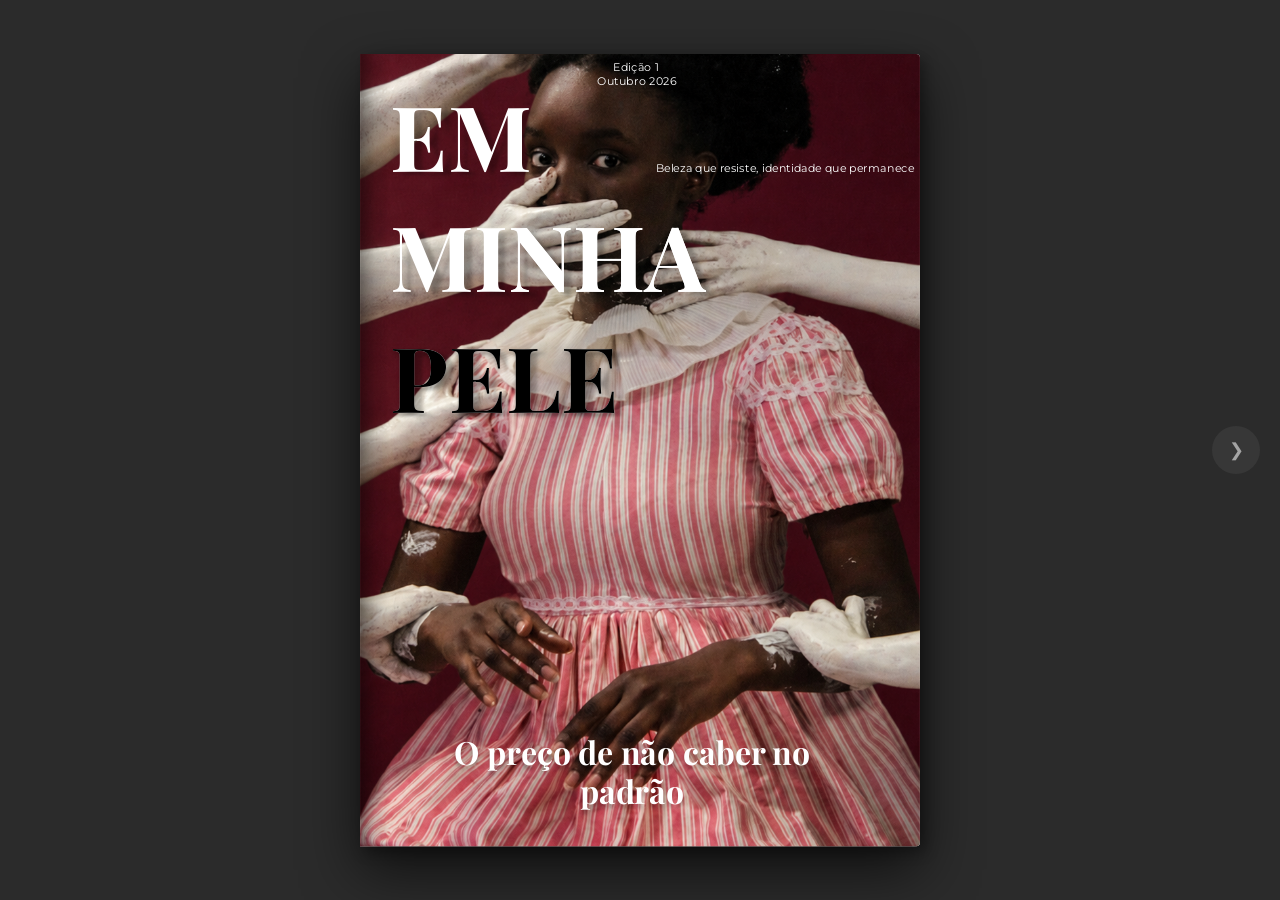
==== commit 1d35d763: "Adiciona animação de virar página" ====
--- a/index.html
+++ b/index.html
@@ -16,11 +16,11 @@
 
 <body>
 
-    <main class="revista revista--continuous">
+    <main class="revista revista--spread" id="revista-main">
 
         <!-- ============ PÁGINA 1: CAPA ============ -->
         <div class="slot">
-            <section class="page" id="p-capa" aria-label="Capa">
+            <section class="page" id="p-capa" aria-label="Capa" data-density="hard">
                 <img class="img" src="assets/capa-revista.png" alt="Mulher negra com vestido listrado rosa cercada por mãos brancas que cobrem sua boca e seguram seu corpo" style="left:-6px;top:-160px;width:602px;height:1014px">
                 <p class="a ms r w" style="left:173px;top:7px;width:163px;font-size:11.5px;line-height:15px">Edição 1<span style="display:inline-block;width:19px"></span><br>Outubro 2026</p>
                 <h1 class="a pf b w sh-xl" style="left:32px;top:21px;width:375px;font-size:96px;line-height:128px">EM MINHA PELE</h1>
@@ -399,39 +399,45 @@
             </section>
         </div>
 
+        <!-- ============ PÁGINA 20: CONTRACAPA DA REVISTA ============ -->
+        <div class="slot">
+            <section class="page" id="p-contracapa" aria-label="Contracapa da revista" data-density="hard" style="background:var(--escuro)">
+                <div class="bg" style="left:0;top:0;width:595px;height:842px;background:radial-gradient(ellipse at 50% 35%, var(--vinho) 0%, var(--escuro) 80%)"></div>
+                <div class="bg" style="left:0;top:0;width:24px;height:842px;background:linear-gradient(to right, rgba(0,0,0,0.5), transparent)"></div>
+                
+                <div class="a" style="left:40px;top:120px;width:515px;text-align:center">
+                    <span class="ms r w" style="font-size:12px;letter-spacing:4px;text-transform:uppercase;opacity:0.85">Edição 1 · Outubro 2026</span>
+                    <h2 class="pf b w sh-xl" style="font-size:56px;line-height:68px;letter-spacing:1px;margin-top:16px">EM MINHA PELE</h2>
+                    <div style="width:60px;height:3px;background:var(--terracota);margin:20px auto"></div>
+                    <p class="ms r w" style="font-size:13px;letter-spacing:2px;font-style:italic">Beleza que resiste, identidade que permanece</p>
+                </div>
+
+                <div class="a" style="left:60px;top:320px;width:475px;text-align:center">
+                    <blockquote class="pf i w" style="font-size:18px;line-height:28px;color:var(--creme)">
+                        “Reconhecer nossos traços é também recuperar o direito de existir com dignidade, beleza e autonomia.”
+                    </blockquote>
+                </div>
+
+                <div class="a" style="left:70px;top:450px;width:455px;border-top:1px solid rgba(213,182,166,0.3);border-bottom:1px solid rgba(213,182,166,0.3);padding:24px 0;text-align:center">
+                    <p class="ms w b" style="font-size:11px;letter-spacing:2px;margin-bottom:12px;color:var(--terracota)">AUTORES DA REVISTA</p>
+                    <p class="ms" style="font-size:12px;color:var(--creme);line-height:22px">
+                        Beatriz H Carvalho · Gustavo H L Munhoz · Isabella C Camargo<br>
+                        Luigi A Biondo · Natalia C L Flores · Rodrigo Bolgheroni
+                    </p>
+                </div>
+
+                <div class="a" style="left:40px;bottom:40px;width:515px;text-align:center;color:var(--nude);font-size:11.5px;line-height:18px">
+                    <p style="letter-spacing:1px;color:#fff;font-weight:600">Instituto J&F · Projeto Revista Digital</p>
+                    <p style="opacity:0.75;margin-top:4px">Diagramação desenvolvida com HTML5, CSS3, WebGL e Canvas</p>
+                </div>
+            </section>
+        </div>
+
     </main>
 
-    <!-- Barra de Controle do Leitor Digital -->
-    <nav class="toolbar" aria-label="Controles do Leitor">
-        <div class="toolbar-group">
-            <button type="button" class="toolbar-btn" id="btn-prev" aria-label="Página anterior" title="Página anterior (←)">❮</button>
-            <span class="toolbar-label" id="cur-page-num">1 / 19</span>
-            <button type="button" class="toolbar-btn" id="btn-next" aria-label="Próxima página" title="Próxima página (→)">❯</button>
-        </div>
-
-        <div class="toolbar-sep"></div>
-
-        <div class="toolbar-group">
-            <button type="button" class="toolbar-btn active" data-view-mode="continuous" title="Rolagem contínua">Contínuo</button>
-            <button type="button" class="toolbar-btn" data-view-mode="single" title="Página única">Simples</button>
-            <button type="button" class="toolbar-btn" data-view-mode="spread" title="Páginas duplas (Spread)">Dupla</button>
-        </div>
-
-        <div class="toolbar-sep"></div>
-
-        <div class="toolbar-group">
-            <button type="button" class="toolbar-btn" id="btn-zoom-out" aria-label="Diminuir zoom" title="Zoom -">−</button>
-            <span class="toolbar-label" id="zoom-val">100%</span>
-            <button type="button" class="toolbar-btn" id="btn-zoom-in" aria-label="Aumentar zoom" title="Zoom +">+</button>
-            <button type="button" class="toolbar-btn" id="btn-zoom-fit" title="Ajustar automaticamente à tela">Ajustar</button>
-        </div>
-
-        <div class="toolbar-sep"></div>
-
-        <div class="toolbar-group">
-            <button type="button" class="toolbar-btn" id="btn-fullscreen" title="Tela cheia">⛶</button>
-        </div>
-    </nav>
+    <!-- Navegação discreta nas laterais (sem toolbar) -->
+    <button type="button" class="nav-arrow nav-arrow--prev" id="btn-prev" aria-label="Página anterior">❮</button>
+    <button type="button" class="nav-arrow nav-arrow--next" id="btn-next" aria-label="Próxima página">❯</button>
 
     <!-- Modal: QR Code para ouvir a música (página 6) -->
     <div class="modal" id="modal-musica" role="dialog" aria-modal="true" aria-labelledby="modal-musica-titulo" hidden>
@@ -444,6 +450,88 @@
         </div>
     </div>
 
+    <!-- Modal do Laboratório WebGL & Shaders (Canvas 3D) -->
+    <div class="modal modal--webgl" id="modal-webgl" role="dialog" aria-modal="true" aria-labelledby="modal-webgl-title" hidden>
+        <div class="modal__card modal__card--webgl">
+            <header class="modal__header">
+                <div>
+                    <span class="modal__badge">GPU Acceleration & GLSL</span>
+                    <h3 id="modal-webgl-title">Laboratório WebGL — Animação de Curvatura de Página (Page Curl)</h3>
+                </div>
+                <button type="button" class="modal__close" data-close aria-label="Fechar">&times;</button>
+            </header>
+
+            <div class="webgl-lab-content">
+                <!-- Coluna da Esquerda: Canvas WebGL Interativo -->
+                <div class="webgl-viewport-col">
+                    <div class="webgl-canvas-box">
+                        <canvas id="webgl-canvas" width="600" height="450"></canvas>
+                        <div class="webgl-fps-badge" id="webgl-fps">WebGL 60 FPS</div>
+                    </div>
+
+                    <!-- Controles Interativos dos Shaders -->
+                    <div class="webgl-controls">
+                        <div class="webgl-control-row">
+                            <label for="webgl-progress">Progresso da Curva (<code>u_progress</code>): <span id="val-progress">35%</span></label>
+                            <input type="range" id="webgl-progress" min="0" max="100" value="35" step="1">
+                        </div>
+                        <div class="webgl-control-row">
+                            <label for="webgl-angle">Ângulo de Dobra (<code>u_angle</code>): <span id="val-angle">15°</span></label>
+                            <input type="range" id="webgl-angle" min="-45" max="45" value="15" step="1">
+                        </div>
+                        <div class="webgl-control-row">
+                            <label for="webgl-radius">Raio do Cilindro (<code>u_radius</code>): <span id="val-radius">0.14</span></label>
+                            <input type="range" id="webgl-radius" min="6" max="30" value="14" step="1">
+                        </div>
+
+                        <div class="webgl-control-buttons">
+                            <button type="button" class="lab-btn" id="btn-webgl-animate">▶ Animar Automático</button>
+                            <button type="button" class="lab-btn" id="btn-webgl-wireframe">🕸 Alternar Wireframe</button>
+                            <button type="button" class="lab-btn" id="btn-webgl-light">💡 Alternar Iluminação</button>
+                            <select id="webgl-texture-select" class="lab-select">
+                                <option value="capa">Textura: Capa da Revista</option>
+                                <option value="licenca">Textura: A Beleza Não Pede Licença</option>
+                                <option value="anunciada">Textura: Beleza Anunciada</option>
+                                <option value="editorial">Textura: Editorial</option>
+                            </select>
+                        </div>
+                    </div>
+                </div>
+
+                <!-- Coluna da Direita: Explicação Técnica & Código GLSL -->
+                <div class="webgl-code-col">
+                    <div class="webgl-tabs">
+                        <button type="button" class="tab-btn active" data-tab="tab-explanation">Explicação Técnica</button>
+                        <button type="button" class="tab-btn" data-tab="tab-vertex">Vertex Shader (GLSL)</button>
+                        <button type="button" class="tab-btn" data-tab="tab-fragment">Fragment Shader (GLSL)</button>
+                    </div>
+
+                    <div class="tab-content active" id="tab-explanation">
+                        <h4>Como a GPU calcula a curvatura da página em tempo real:</h4>
+                        <ol class="tech-steps">
+                            <li><strong>Malha Geométrica (Mesh Grid):</strong> O canvas WebGL subdivide o plano da página em uma malha de $60 \times 60$ vértices conectados por triângulos (VBOs em <code>Float32Array</code>).</li>
+                            <li><strong>Deformação por Cilindro (Vertex Shader):</strong> Cada vértice $(x, y)$ é testado contra a linha de dobra. Se estiver na zona de transição, suas coordenadas são projetadas na equação paramétrica de um cilindro em 3D:
+                                <code>x' = R \cdot \sin(d / R)</code> e <code>z' = R \cdot (1 - \cos(d / R))</code>.
+                            </li>
+                            <li><strong>Rasterização & Shading (Fragment Shader):</strong> A GPU calcula a iluminação de Phong (ambiente + difusa + reflexo especular na superfície brilhante do papel) e projeta uma sombra suave no ponto de contato.</li>
+                            <li><strong>Performance:</strong> Como essa matemática roda em paralelo em centenas de núcleos da placa de vídeo (GPU), a animação é suave a 60 FPS sem travar o processamento da CPU.</li>
+                        </ol>
+                    </div>
+
+                    <div class="tab-content" id="tab-vertex">
+                        <pre><code class="glsl-code" id="code-vertex"></code></pre>
+                    </div>
+
+                    <div class="tab-content" id="tab-fragment">
+                        <pre><code class="glsl-code" id="code-fragment"></code></pre>
+                    </div>
+                </div>
+            </div>
+        </div>
+    </div>
+
+    <!-- Scripts: Módulo WebGL Shader e Lógica Interativa da Revista 3D -->
+    <script src="scripts/webgl-curl.js"></script>
     <script src="scripts/script.js"></script>
 </body>
 
--- a/styles.css
+++ b/styles.css
@@ -42,9 +42,42 @@
   color: #000;
   -webkit-font-smoothing: antialiased;
   text-rendering: optimizeLegibility;
-  padding-bottom: 72px;
-  /* Espaço para a toolbar */
-}
+}
+
+body:has(.revista--spread) {
+  height: 100vh;
+  overflow: hidden;
+}
+
+/* ---------- Setas de navegação laterais ---------- */
+.nav-arrow {
+  position: fixed;
+  top: 50%;
+  transform: translateY(-50%);
+  z-index: 150;
+  width: 48px;
+  height: 48px;
+  border: 0;
+  border-radius: 50%;
+  background: rgba(255, 255, 255, 0.06);
+  color: rgba(255, 255, 255, 0.55);
+  font-size: 18px;
+  cursor: pointer;
+  transition: background .2s ease, color .2s ease, opacity .2s ease;
+}
+
+.nav-arrow:hover {
+  background: rgba(255, 255, 255, 0.16);
+  color: #fff;
+}
+
+.nav-arrow[disabled] {
+  opacity: 0;
+  pointer-events: none;
+}
+
+.nav-arrow--prev { left: 20px; }
+.nav-arrow--next { right: 20px; }
 
 /* ---------- Galeria de páginas ---------- */
 .revista {
@@ -645,6 +678,519 @@
   font-weight: 500;
 }
 
+/* ==========================================================
+   MODO REVISTA EDITORIAL (SPREAD COM PÁGINAS DUPLAS E VINCO 3D)
+   ========================================================== */
+.revista.revista--spread {
+  position: relative;
+  display: flex;
+  flex-direction: row;
+  flex-wrap: nowrap;
+  align-items: center;
+  justify-content: center;
+  gap: 0;
+  padding: 0;
+  max-width: none;
+  height: 100vh;
+  overflow: visible;
+  transition: transform 0.58s cubic-bezier(0.25, 0.85, 0.35, 1);
+}
+
+/* Revista fechada: desliza meia página para que a capa/contracapa fique no centro da tela */
+.revista.revista--spread.is-closed-front {
+  transform: translateX(calc(var(--page-w) * var(--scale) * -0.5));
+}
+
+.revista.revista--spread.is-closed-back {
+  transform: translateX(calc(var(--page-w) * var(--scale) * 0.5));
+}
+
+/* Os slots representam as páginas abertas */
+.revista--spread .slot {
+  position: relative;
+  transition: opacity 0.3s ease;
+}
+
+/* Placeholder invisível para manter Capa (à direita) e Contracapa (à esquerda) perfeitamente alinhadas */
+.slot.slot--placeholder {
+  pointer-events: none;
+  visibility: hidden;
+  opacity: 0;
+}
+
+/* Efeito de lombada / vinco central de encadernação de revista */
+.revista--spread .slot.is-spread-left .page::after {
+  content: '';
+  position: absolute;
+  top: 0;
+  right: 0;
+  width: 50px;
+  height: 100%;
+  background: linear-gradient(to right, transparent 0%, rgba(0, 0, 0, 0.05) 50%, rgba(0, 0, 0, 0.22) 88%, rgba(0, 0, 0, 0.45) 100%);
+  pointer-events: none;
+  z-index: 30;
+}
+
+.revista--spread .slot.is-spread-right .page::after {
+  content: '';
+  position: absolute;
+  top: 0;
+  left: 0;
+  width: 50px;
+  height: 100%;
+  background: linear-gradient(to left, transparent 0%, rgba(0, 0, 0, 0.05) 50%, rgba(0, 0, 0, 0.22) 88%, rgba(0, 0, 0, 0.45) 100%);
+  pointer-events: none;
+  z-index: 30;
+}
+
+/* Sombra de profundidade das páginas abertas sobre a mesa escura */
+.revista--spread .slot.is-spread-left .page {
+  box-shadow: -20px 20px 45px rgba(0, 0, 0, 0.55), -4px 0 10px rgba(0, 0, 0, 0.3);
+  border-top-left-radius: 4px;
+  border-bottom-left-radius: 4px;
+  cursor: pointer;
+}
+
+.revista--spread .slot.is-spread-right .page {
+  box-shadow: 20px 20px 45px rgba(0, 0, 0, 0.55), 4px 0 10px rgba(0, 0, 0, 0.3);
+  border-top-right-radius: 4px;
+  border-bottom-right-radius: 4px;
+  cursor: pointer;
+}
+
+/* Capa fechada: lombada no lado esquerdo da capa */
+.revista--spread .slot.is-capa-spread .page {
+  box-shadow: 0 25px 60px rgba(0, 0, 0, 0.65), 5px 5px 15px rgba(0, 0, 0, 0.35);
+  border-radius: 0 4px 4px 0;
+  cursor: pointer;
+}
+
+.revista--spread .slot.is-capa-spread .page::after {
+  content: '';
+  position: absolute;
+  top: 0;
+  left: 0;
+  width: 32px;
+  height: 100%;
+  background: linear-gradient(to right, rgba(0, 0, 0, 0.45) 0%, rgba(0, 0, 0, 0.15) 50%, transparent 100%);
+  pointer-events: none;
+  z-index: 30;
+}
+
+/* Contracapa fechada: lombada no lado direito */
+.revista--spread .slot.is-contracapa-spread .page {
+  box-shadow: 0 25px 60px rgba(0, 0, 0, 0.65), -5px 5px 15px rgba(0, 0, 0, 0.35);
+  border-radius: 4px 0 0 4px;
+  cursor: pointer;
+}
+
+.revista--spread .slot.is-contracapa-spread .page::after {
+  content: '';
+  position: absolute;
+  top: 0;
+  right: 0;
+  width: 32px;
+  height: 100%;
+  background: linear-gradient(to left, rgba(0, 0, 0, 0.45) 0%, rgba(0, 0, 0, 0.15) 50%, transparent 100%);
+  pointer-events: none;
+  z-index: 30;
+}
+
+/* ==========================================================
+   ANIMAÇÃO 3D DE VIRAR PÁGINA (PAGE FLIPPER)
+   ========================================================== */
+.flipper-layer {
+  position: absolute;
+  top: 50%;
+  left: 50%;
+  transform: translate(-50%, -50%) scale(var(--scale));
+  transform-origin: center center;
+  width: calc(var(--page-w) * 2);
+  height: var(--page-h);
+  perspective: 2600px;
+  pointer-events: none;
+  z-index: 100;
+}
+
+.flipper-sheet {
+  position: absolute;
+  top: 0;
+  width: var(--page-w);
+  height: var(--page-h);
+  transform-style: preserve-3d;
+  transition: transform 0.58s cubic-bezier(0.25, 0.85, 0.35, 1);
+}
+
+.flipper-sheet--next {
+  left: var(--page-w);
+  transform-origin: left center;
+}
+
+.flipper-sheet--next.is-flipped {
+  transform: rotateY(-180deg);
+}
+
+.flipper-sheet--prev {
+  left: 0;
+  transform-origin: right center;
+}
+
+.flipper-sheet--prev.is-flipped {
+  transform: rotateY(180deg);
+}
+
+.flipper-face {
+  position: absolute;
+  top: 0;
+  left: 0;
+  width: 100%;
+  height: 100%;
+  backface-visibility: hidden;
+  -webkit-backface-visibility: hidden;
+  overflow: hidden;
+  background: #fff;
+}
+
+.flipper-face--front {
+  transform: rotateY(0deg);
+  box-shadow: 5px 0 25px rgba(0, 0, 0, 0.35);
+}
+
+.flipper-face--back {
+  transform: rotateY(180deg);
+  box-shadow: -5px 0 25px rgba(0, 0, 0, 0.35);
+}
+
+.flipper-face .page {
+  transform: none !important;
+  box-shadow: none !important;
+}
+
+/* Sombra e brilho dinâmico durante a virada */
+.flipper-lighting {
+  position: absolute;
+  top: 0;
+  left: 0;
+  width: 100%;
+  height: 100%;
+  pointer-events: none;
+  transition: opacity 0.58s ease;
+  z-index: 40;
+}
+
+.flipper-sheet--next .flipper-face--front .flipper-lighting {
+  background: linear-gradient(to right, rgba(0, 0, 0, 0.45) 0%, rgba(0, 0, 0, 0.1) 30%, transparent 100%);
+  opacity: 0.1;
+}
+
+.flipper-sheet--next.is-flipped .flipper-face--front .flipper-lighting {
+  opacity: 0.75;
+}
+
+.flipper-sheet--next .flipper-face--back .flipper-lighting {
+  background: linear-gradient(to left, rgba(0, 0, 0, 0.45) 0%, rgba(0, 0, 0, 0.1) 30%, transparent 100%);
+  opacity: 0.75;
+}
+
+.flipper-sheet--next.is-flipped .flipper-face--back .flipper-lighting {
+  opacity: 0.05;
+}
+
+.flipper-sheet--prev .flipper-face--front .flipper-lighting {
+  background: linear-gradient(to left, rgba(0, 0, 0, 0.45) 0%, rgba(0, 0, 0, 0.1) 30%, transparent 100%);
+  opacity: 0.1;
+}
+
+.flipper-sheet--prev.is-flipped .flipper-face--front .flipper-lighting {
+  opacity: 0.75;
+}
+
+.flipper-sheet--prev .flipper-face--back .flipper-lighting {
+  background: linear-gradient(to right, rgba(0, 0, 0, 0.45) 0%, rgba(0, 0, 0, 0.1) 30%, transparent 100%);
+  opacity: 0.75;
+}
+
+.flipper-sheet--prev.is-flipped .flipper-face--back .flipper-lighting {
+  opacity: 0.05;
+}
+
+.toolbar-btn--highlight {
+  background: linear-gradient(135deg, var(--vinho), var(--terracota));
+  font-weight: 600;
+  border: 1px solid rgba(255, 255, 255, 0.25);
+  box-shadow: 0 2px 8px rgba(98, 9, 9, 0.4);
+}
+
+.toolbar-btn--highlight:hover {
+  background: linear-gradient(135deg, var(--bordo), var(--vinho));
+  box-shadow: 0 4px 12px rgba(98, 9, 9, 0.6);
+}
+
+/* ==========================================================
+   MODAL DO LABORATÓRIO WEBGL & SHADERS
+   ========================================================== */
+.modal--webgl {
+  background: rgba(10, 10, 10, 0.88);
+  backdrop-filter: blur(14px);
+  -webkit-backdrop-filter: blur(14px);
+  z-index: 250;
+}
+
+.modal__card--webgl {
+  background: #181818;
+  border: 1px solid rgba(255, 255, 255, 0.12);
+  border-radius: 14px;
+  max-width: 1120px;
+  width: 95vw;
+  max-height: 90vh;
+  overflow-y: auto;
+  padding: 24px 28px;
+  box-shadow: 0 25px 70px rgba(0, 0, 0, 0.85);
+  color: #f0f0f0;
+}
+
+.modal__header {
+  display: flex;
+  justify-content: space-between;
+  align-items: flex-start;
+  margin-bottom: 20px;
+  border-bottom: 1px solid rgba(255, 255, 255, 0.1);
+  padding-bottom: 16px;
+}
+
+.modal__badge {
+  display: inline-block;
+  background: var(--vinho);
+  color: var(--nude);
+  font-size: 10px;
+  font-weight: 700;
+  letter-spacing: 1.5px;
+  text-transform: uppercase;
+  padding: 4px 8px;
+  border-radius: 4px;
+  margin-bottom: 6px;
+}
+
+.modal__card--webgl h3 {
+  font-family: 'Playfair Display', serif;
+  font-size: 24px;
+  color: #fff;
+  letter-spacing: 0.5px;
+}
+
+.webgl-lab-content {
+  display: grid;
+  grid-template-columns: 1fr 1fr;
+  gap: 24px;
+}
+
+@media (max-width: 900px) {
+  .webgl-lab-content {
+    grid-template-columns: 1fr;
+  }
+}
+
+.webgl-viewport-col {
+  display: flex;
+  flex-direction: column;
+  gap: 16px;
+}
+
+.webgl-canvas-box {
+  position: relative;
+  background: #0d0d0d;
+  border-radius: 8px;
+  overflow: hidden;
+  border: 1px solid rgba(255, 255, 255, 0.1);
+  aspect-ratio: 4 / 3;
+  display: flex;
+  align-items: center;
+  justify-content: center;
+}
+
+.webgl-canvas-box canvas {
+  width: 100%;
+  height: 100%;
+  object-fit: contain;
+}
+
+.webgl-fps-badge {
+  position: absolute;
+  top: 10px;
+  right: 10px;
+  background: rgba(0, 0, 0, 0.75);
+  color: #4ade80;
+  font-family: monospace;
+  font-size: 11px;
+  padding: 4px 8px;
+  border-radius: 4px;
+  border: 1px solid rgba(74, 222, 128, 0.3);
+}
+
+.webgl-controls {
+  background: #202020;
+  padding: 16px;
+  border-radius: 8px;
+  display: flex;
+  flex-direction: column;
+  gap: 12px;
+}
+
+.webgl-control-row {
+  display: flex;
+  flex-direction: column;
+  gap: 6px;
+}
+
+.webgl-control-row label {
+  font-size: 11px;
+  font-weight: 500;
+  color: #bbb;
+  display: flex;
+  justify-content: space-between;
+}
+
+.webgl-control-row label code {
+  color: #facc15;
+}
+
+.webgl-control-row label span {
+  color: #fff;
+  font-weight: 700;
+}
+
+.webgl-control-row input[type="range"] {
+  accent-color: var(--terracota);
+  cursor: pointer;
+}
+
+.webgl-control-buttons {
+  display: flex;
+  flex-wrap: wrap;
+  gap: 8px;
+  margin-top: 6px;
+}
+
+.lab-btn {
+  background: #2e2e2e;
+  color: #fff;
+  border: 1px solid rgba(255, 255, 255, 0.15);
+  padding: 7px 12px;
+  border-radius: 6px;
+  font-size: 11px;
+  cursor: pointer;
+  transition: all 0.2s ease;
+}
+
+.lab-btn:hover {
+  background: #3e3e3e;
+}
+
+.lab-btn.active {
+  background: var(--terracota);
+  border-color: var(--terracota);
+}
+
+.lab-select {
+  background: #2e2e2e;
+  color: #fff;
+  border: 1px solid rgba(255, 255, 255, 0.15);
+  padding: 6px 10px;
+  border-radius: 6px;
+  font-size: 11px;
+  cursor: pointer;
+}
+
+.webgl-code-col {
+  display: flex;
+  flex-direction: column;
+  background: #1e1e1e;
+  border-radius: 8px;
+  overflow: hidden;
+  border: 1px solid rgba(255, 255, 255, 0.08);
+}
+
+.webgl-tabs {
+  display: flex;
+  background: #141414;
+  border-bottom: 1px solid rgba(255, 255, 255, 0.1);
+}
+
+.tab-btn {
+  background: transparent;
+  border: 0;
+  color: #888;
+  padding: 10px 14px;
+  font-size: 11.5px;
+  cursor: pointer;
+  border-bottom: 2px solid transparent;
+  transition: all 0.2s ease;
+}
+
+.tab-btn:hover {
+  color: #ddd;
+}
+
+.tab-btn.active {
+  color: #fff;
+  border-bottom-color: var(--terracota);
+  font-weight: 600;
+}
+
+.tab-content {
+  display: none;
+  padding: 18px;
+  overflow-y: auto;
+  max-height: 480px;
+}
+
+.tab-content.active {
+  display: block;
+}
+
+.tab-content h4 {
+  font-family: 'Playfair Display', serif;
+  font-size: 16px;
+  color: var(--nude);
+  margin-bottom: 12px;
+}
+
+.tech-steps {
+  padding-left: 20px;
+  font-size: 12px;
+  line-height: 20px;
+  color: #ccc;
+  display: flex;
+  flex-direction: column;
+  gap: 12px;
+}
+
+.tech-steps strong {
+  color: #fff;
+}
+
+.tech-steps code {
+  background: rgba(255, 255, 255, 0.1);
+  padding: 2px 5px;
+  border-radius: 3px;
+  color: #facc15;
+  font-family: monospace;
+  font-size: 11px;
+}
+
+pre {
+  margin: 0;
+}
+
+.glsl-code {
+  font-family: 'Consolas', 'Monaco', monospace;
+  font-size: 11px;
+  line-height: 16px;
+  color: #e2e8f0;
+  display: block;
+  white-space: pre;
+}
+
 /* Impressão */
 @media print {
   body {
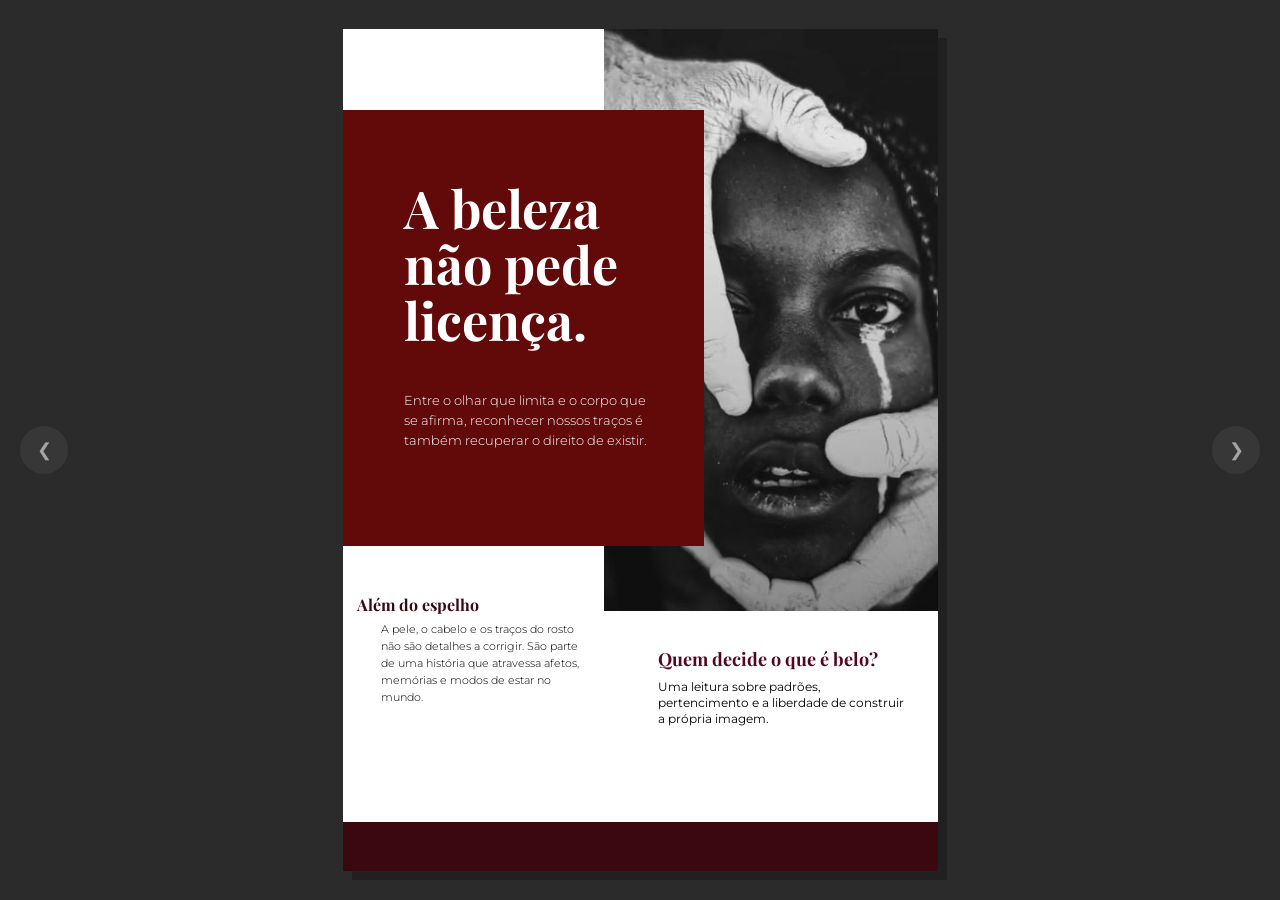
==== commit 69401b2d: "teste para o Ci falhar" ====
--- a/index.html
+++ b/index.html
@@ -1,11 +1,11 @@
-<!DOCTYPE html>
 <html lang="pt-BR">
 
 <head>
     <meta charset="UTF-8">
     <meta name="viewport" content="width=device-width, initial-scale=1.0">
     <title>Em Minha Pele — Revista Digital</title>
-    <meta name="description" content="Em Minha Pele — Edição 1, Outubro 2026. Beleza que resiste, identidade que permanece.">
+    <meta name="description"
+        content="Em Minha Pele — Edição 1, Outubro 2026. Beleza que resiste, identidade que permanece.">
     <link rel="preconnect" href="https://fonts.googleapis.com">
     <link rel="preconnect" href="https://fonts.gstatic.com" crossorigin>
     <link
@@ -21,417 +21,2304 @@
         <!-- ============ PÁGINA 1: CAPA ============ -->
         <div class="slot">
             <section class="page" id="p-capa" aria-label="Capa" data-density="hard">
-                <img class="img" src="assets/capa-revista.png" alt="Mulher negra com vestido listrado rosa cercada por mãos brancas que cobrem sua boca e seguram seu corpo" style="left:-6px;top:-160px;width:602px;height:1014px">
-                <p class="a ms r w" style="left:173px;top:7px;width:163px;font-size:11.5px;line-height:15px">Edição 1<span style="display:inline-block;width:19px"></span><br>Outubro 2026</p>
-                <h1 class="a pf b w sh-xl" style="left:32px;top:21px;width:375px;font-size:96px;line-height:128px">EM MINHA PELE</h1>
-                <p class="a ms r w" style="left:301px;top:113px;width:288px;font-size:11.5px;line-height:16px">Beleza que resiste, identidade que permanece</p>
-                <span class="a pf b w" aria-hidden="true" style="left:157px;top:149px;font-size:96px;line-height:128px">NHA</span>
-                <span class="a pf b k sh" aria-hidden="true" style="left:32px;top:277px;font-size:96px;line-height:128px">PELE</span>
-                <h2 class="a pf b c w sh" style="left:41px;top:722px;width:496px;font-size:34px;line-height:41px">O preço de não caber no padrão</h2>
-            </section>
-        </div>
-
-        <!-- ============ PÁGINA 2: A BELEZA NÃO PEDE LICENÇA ============ -->
-        <div class="slot">
-            <section class="page" id="p-licenca" aria-label="A beleza não pede licença">
-                <img class="img" src="assets/nao-pede-licenca.png" alt="Rosto de uma criança negra chorando, envolto por mãos brancas" style="left:261px;top:0;width:364px;height:582px">
-                <div class="bg" style="left:-21px;top:81px;width:382px;height:436px;background:var(--vinho)"></div>
-                <h2 class="a pf b w" style="left:61px;top:151px;width:254px;font-size:34px;line-height:41px">A beleza<br>não pede<br>licença.</h2>
-                <p class="a ms l w" style="left:61px;top:361px;width:254px;font-size:11.5px;line-height:16px">Entre o olhar que limita e o corpo que se afirma, reconhecer nossos traços é também recuperar o direito de existir.</p>
-                <h3 class="a pf b bo" style="left:14px;top:567px;width:167px;font-size:34px;line-height:41px;text-align:left">Além do espelho</h3>
-                <p class="a ms l k" style="left:38px;top:592px;width:207px;font-size:11.5px;line-height:16px">A pele, o cabelo e os traços do rosto não são detalhes a corrigir. São parte de uma história que atravessa afetos, memórias e modos de estar no mundo.</p>
-                <div class="a" style="left:315px;top:620px;width:251px;display:flex;flex-direction:column;gap:8px">
-                    <h3 class="pf b" style="color:var(--magenta);font-size:34px;line-height:41px">Quem decide o que é belo?</h3>
-                    <p class="ms l k" style="font-size:11.5px;line-height:16px">Uma leitura sobre padrões, pertencimento e a liberdade de construir a própria imagem.</p>
+                <img class="img" src="assets/capa-revista.png"
+                    alt="Mulher negra com vestido listrado rosa cercada por mãos brancas que cobrem sua boca e seguram seu corpo"
+                    style="left:-6px;top:-160px;width:602px;height:1014px">
+                <p class="a ms r w" style="left:173px;top:7px;width:163px;font-size:11.5px;line-height:15px">Edição
+                    1<span style="display:inline-block;width:19px"></span><br>Outubro 2026</p>
+                <h1 class="a pf b w sh-xl" style="left:32px;top:21px;width:375px;font-size:96px;line-height:128px">EM
+                    MINHA PELE</h1>
+                <p class="a ms r w" style="left:301px;top:113px;width:288px;font-size:11.5px;line-height:16px">Beleza
+                    que resiste, identidade que permanece</p>
+                <span class="a pf b w" aria-hidden="true"
+                    style="left:157px;top:149px;font-size:96px;line-height:128px">NHA</span>
+                <span class="a pf b k sh" aria-hidden="true"
+                    style="left:32px;top:277px;font-size:96px;line-height:128px">PELE</span>
+                <h2 class="a pf b c w sh" style="left:41px;top:722px;width:496px;font-size:34px;line-height:41px">O
+                    preço de não caber no padrão</h2>
+
+
+
+                <!-- ============ PÁGINA 2: A BELEZA NÃO PEDE LICENÇA ============ -->
+                <div class="slot">
+                    <section class="page" id="p-licenca" aria-label="A beleza não pede licença">
+                        <img class="img" src="assets/nao-pede-licenca.png"
+                            alt="Rosto de uma criança negra chorando, envolto por mãos brancas"
+                            style="left:261px;top:0;width:364px;height:582px">
+                        <div class="bg" style="left:-21px;top:81px;width:382px;height:436px;background:var(--vinho)">
+                        </div>
+                        <h2 class="a pf b w" style="left:61px;top:151px;width:254px;font-size:34px;line-height:41px">A
+                            beleza<br>não pede<br>licença.</h2>
+                        <p class="a ms l w" style="left:61px;top:361px;width:254px;font-size:11.5px;line-height:16px">
+                            Entre
+                            o olhar que limita e o corpo que se afirma, reconhecer nossos traços é também recuperar o
+                            direito de existir.</p>
+                        <h3 class="a pf b bo"
+                            style="left:14px;top:567px;width:167px;font-size:34px;line-height:41px;text-align:left">Além
+                            do
+                            espelho</h3>
+                        <p class="a ms l k" style="left:38px;top:592px;width:207px;font-size:11.5px;line-height:16px">A
+                            pele, o cabelo e os traços do rosto não são detalhes a corrigir. São parte de uma história
+                            que
+                            atravessa afetos, memórias e modos de estar no mundo.</p>
+                        <div class="a"
+                            style="left:315px;top:620px;width:251px;display:flex;flex-direction:column;gap:8px">
+                            <h3 class="pf b" style="color:var(--magenta);font-size:34px;line-height:41px">Quem decide o
+                                que
+                                é belo?</h3>
+                            <p class="ms l k" style="font-size:11.5px;line-height:16px">Uma leitura sobre padrões,
+                                pertencimento e a liberdade de construir a própria imagem.</p>
+                        </div>
+                        <div class="bg" style="left:0;top:793px;width:595px;height:98px;background:var(--bordo)"></div>
+                    </section>
                 </div>
-                <div class="bg" style="left:0;top:793px;width:595px;height:98px;background:var(--bordo)"></div>
-            </section>
-        </div>
-
-        <!-- ============ PÁGINA 3: AUTORES DA REVISTA ============ -->
-        <div class="slot">
-            <section class="page" id="p-autores" aria-label="Autores da revista" style="background:var(--marrom)">
-                <blockquote class="a pf w" style="left:45px;top:60px;width:435px;font-size:34px;line-height:45px;font-weight:700">“Nossos traços carregam uma história que nenhum padrão de beleza pode apagar.”</blockquote>
-                <h2 class="a pf b w" style="left:350px;top:368px;width:230px;font-size:34px;line-height:41px;font-weight:700">Autores da revista</h2>
-
-                <img class="autor-foto" src="assets/bia.png" alt="Beatriz H Carvalho" style="left:113px;top:436px">
-                <img class="autor-foto" src="assets/editorial-1.png" alt="Gustavo H L Munhoz" style="left:275px;top:436px;width:106px">
-                <img class="autor-foto" src="assets/bella.png" alt="Isabella C Camargo" style="left:436px;top:436px">
-                <img class="autor-foto" src="assets/editorial-1.png" alt="Luigi A Biondo" style="left:113px;top:607px">
-                <img class="autor-foto" src="assets/nati.png" alt="Natalia C L Flores" style="left:275px;top:607px;width:106px">
-                <img class="autor-foto" src="assets/editorial-1.png" alt="Rodrigo Bolgheroni" style="left:436px;top:607px">
-
-                <p class="autor-nome" style="left:117px;top:554px">Beatriz H Carvalho</p>
-                <p class="autor-nome" style="left:279px;top:552px">Gustavo H L Munhoz</p>
-                <p class="autor-nome" style="left:438px;top:555px">Isabella C Camargo</p>
-                <p class="autor-nome" style="left:128px;top:728px">Luigi A Biondo</p>
-                <p class="autor-nome" style="left:286px;top:728px">Natalia C L Flores</p>
-                <p class="autor-nome" style="left:438px;top:728px">Rodrigo Bolgheroni</p>
-            </section>
-        </div>
-
-        <!-- ============ PÁGINA 4: ÍNDICE ============ -->
-        <div class="slot">
-            <section class="page" id="p-indice" aria-label="Índice">
-                <div class="bg" style="left:558px;top:0;width:37px;height:842px;background:var(--marrom)"></div>
-                <div class="bg" style="left:0;top:8px;width:302px;height:98px;background:var(--bordo)"></div>
-                <h2 class="a pf b w" style="left:27px;top:25px;width:243px;font-size:34px;line-height:41px">ÍNDICE</h2>
-
-                <!-- Coluna 1 -->
-                <a href="#p-editorial" class="idx-item"><span class="idx-n" style="left:27px;top:140px">01</span><span class="idx-t" style="left:75px;top:142px">Editorial</span></a>
-                <a href="#p-direito" class="idx-item"><span class="idx-n" style="left:28px;top:209px">02</span><span class="idx-t" style="left:76px;top:211px">O direito de existir sem mudar</span></a>
-                <a href="#p-antes" class="idx-item"><span class="idx-n" style="left:28px;top:287px">03</span><span class="idx-t" style="left:76px;top:289px">Antes de se amar, alguém te ensionou a se esconder</span></a>
-                <a href="#p-direito" class="idx-item"><span class="idx-n" style="left:31px;top:363px">04</span><span class="idx-t" style="left:79px;top:365px">Quando o cabelo vira motivo de punição</span></a>
-                <a href="#p-anunciada" class="idx-item"><span class="idx-n" style="left:31px;top:441px">05</span><span class="idx-t" style="left:79px;top:443px">Quem aparece quando a beleza é anunciada?</span></a>
-                <a href="#p-belo" class="idx-item"><span class="idx-n" style="left:31px;top:519px">06</span><span class="idx-t" style="left:79px;top:521px">O belo também tem uma história</span></a>
-                <a href="#p-belo" class="idx-item"><span class="idx-n" style="left:31px;top:597px">07</span><span class="idx-t" style="left:79px;top:599px">Perspectiva de Frantz Fanon</span></a>
-                <a href="#p-peso" class="idx-item"><span class="idx-n" style="left:31px;top:675px">08</span><span class="idx-t" style="left:79px;top:677px">Perspectiva de Nilma Lino Gomes</span></a>
-                <a href="#p-masculina" class="idx-item"><span class="idx-n" style="left:31px;top:753px">09</span><span class="idx-t" style="left:79px;top:755px">Quando a aparência masculina vira suspeita</span></a>
-
-                <!-- Coluna 2 -->
-                <a href="#p-peso" class="idx-item"><span class="idx-n" style="left:298px;top:135px">10</span><span class="idx-t" style="left:346px;top:137px">O peso imposto às mulheres negras</span></a>
-                <a href="#p-tela" class="idx-item"><span class="idx-n" style="left:298px;top:213px">11</span><span class="idx-t" style="left:346px;top:215px">Um rosto diante da tela</span></a>
-                <a href="#p-inseguranca" class="idx-item"><span class="idx-n" style="left:297px;top:285px">12</span><span class="idx-t" style="left:345px;top:287px;width:174px">A insegurança também dá lucro</span></a>
-                <a href="#p-tons" class="idx-item"><span class="idx-n" style="left:297px;top:363px">13</span><span class="idx-t" style="left:345px;top:365px">Tons que não chegam às prateleiras</span></a>
-                <a href="#p-politica" class="idx-item"><span class="idx-n" style="left:297px;top:441px">14</span><span class="idx-t" style="left:345px;top:443px">O padrão é uma questão política</span></a>
-                <a href="#p-memoria" class="idx-item"><span class="idx-n" style="left:297px;top:519px">15</span><span class="idx-t" style="left:345px;top:521px;width:140px">Beleza também é memória</span></a>
-                <a href="#p-marcha" class="idx-item"><span class="idx-n" style="left:297px;top:597px">16</span><span class="idx-t" style="left:345px;top:599px">Marcha do Orgulho Crespo</span></a>
-                <a href="#p-existimos" class="idx-item"><span class="idx-n" style="left:297px;top:675px">17</span><span class="idx-t" style="left:345px;top:677px">Outras formas de dizer: existimos</span></a>
-                <a href="#p-mudar" class="idx-item"><span class="idx-n" style="left:297px;top:753px">18</span><span class="idx-t" style="left:345px;top:755px">O que precisa mudar</span></a>
-            </section>
-        </div>
-
-        <!-- ============ PÁGINA 5: EDITORIAL (PÁGINA 3 NA REVISTA) ============ -->
-        <div class="slot">
-            <section class="page" id="p-editorial" aria-label="Editorial">
-                <div class="bg" style="left:380px;top:105px;width:270px;height:68px;background:var(--nude)"></div>
-                <img class="img round" src="assets/editorial-1.png" alt="Ilustração de mulher negra com chapinha e pincel de maquiagem" style="left:111px;top:12px;width:118px;height:118px">
-                <img class="img round" src="assets/editorial-2.png" alt="Ilustração de rosto negro coberto por máscara branca" style="left:289px;top:12px;width:118px;height:118px">
-                <img class="img round" src="assets/editorial-3.png" alt="Ilustração de homem negro diante de um espelho que reflete um homem branco" style="left:456px;top:12px;width:118px;height:120px">
-                <div class="bg" style="left:84px;top:145px;width:534px;height:697px;background:var(--escuro)"></div>
-                <span class="a ms w" aria-hidden="true" style="left:111px;top:145px;font-size:55px;line-height:67px;height:49px">N</span>
-                <p class="a ms w j" style="left:104px;top:178px;width:227px;font-size:11.5px;line-height:16px;white-space:pre-line"><span style="padding-left:98px">a sociedade brasileira, os</span>
-<span style="padding-left:98px"></span>padrões de beleza não são mero reflexo de gostos individuais, mas expressão de uma hierarquia racial herdada do colonialismo, que associou a branquitude ao belo e à respeitabilidade. Ainda hoje, a mídia reproduz essa lógica ao privilegiar padrões eurocêntricos e sub-representar traços negros, perpetuando a desvalorização da cultura afro-brasileira e afetando a construção da identidade e do pertencimento de pessoas negras. Com isso, busca-se evidenciar os mecanismos estruturais que sustentam o racismo estético e a necessidade de transformá-los.
-
-A exclusão de traços negros da representação da beleza não surgiu por acaso. Ao longo da história, valores associados à aparência europeia foram elevados a sinais de beleza, prestígio e adequação, enquanto características negras foram marginalizadas. A mídia prolonga essa desigualdade ao decidir quem protagoniza suas narrativas e quais corpos merecem destaque. A Pesquisa TODXS, da ONU Mulheres, apontou que, em 2021, mulheres negras correspondiam a 27% das protagonistas femininas na televisão. A ONU Mulheres contextualiza esse dado ao apontar que cerca de 56% da população brasileira se autodeclarava negra. Embora os números correspondam a recortes diferentes, o contraste expõe a distância entre a composição racial do país e as imagens que recebem visibilidade. Quando a pele clara, o cabelo liso e os traços europeus dominam as telas, a mídia não apenas reflete uma hierarquia antiga, mas ajuda a mantê-la viva, apresentando a branquitude como padrão universal e empurrando outras formas de beleza para a invisibilidade.
-
-O impacto dessa hierarquia ultrapassa as telas e alcança a relação das pessoas negras com a própria aparência. Em "Pele negra, máscaras brancas", Frantz Fanon analisa como o olhar racista pode levar pessoas negras a se enxergarem por critérios que as inferiorizam. Essa violência cotidiana aparece quando o cabelo crespo é tratado como inadequado ou pouco profissional, enquanto o cabelo liso é associado à aceitação e ao prestígio.</p>
-                <p class="a ms w j" style="left:348px;top:190px;width:228px;font-size:11.5px;line-height:16px">Nilma Lino Gomes, ao compreender o cabelo negro como expressão de identidade e pertencimento, evidencia que desvalorizá-lo significa também atacar referências culturais e históricas. Sob essa pressão, pessoas negras podem ser levadas a esconder ou modificar traços próprios para escapar da rejeição. Assim, a desigualdade midiática e a discriminação cotidiana não apenas restringem quem é visto como belo, mas também tentam impor quais aparências são aceitas e quais devem ser apagadas, reforçando uma hierarquia que atinge tanto a representação coletiva quanto a relação individual com a própria identidade.<br><br>Portanto, enfrentar o racismo estético exige transformar as estruturas que produzem e difundem padrões de beleza. Para isso, cabe ao Governo Federal, por meio do Ministério da Cultura e em articulação com os órgãos responsáveis pela igualdade racial e pela comunicação pública, instituir critérios de equidade racial para campanhas oficiais e produções audiovisuais financiadas com recursos públicos. A medida será aplicada a essas campanhas e produções, que deverão cumprir metas de protagonismo negro nas obras e de participação de profissionais negros em suas equipes de criação. O cumprimento dessas metas deverá ser acompanhado por relatórios anuais que indiquem quem aparece e quem participa da produção. Resultados insuficientes devem exigir planos corretivos antes da concessão de novos recursos. Essa ação é viável porque o Estado pode vincular o financiamento público a critérios definidos e, ao ampliar a circulação de imagens e narrativas que valorizem os traços negros, contribuirá para contestar a branquitude como padrão universal e fortalecer o reconhecimento da identidade e da cultura afro-brasileiras.</p>
-                <h2 class="a pf b vertical" style="left:-6px;top:453px;width:90px;height:379px;font-size:34px;line-height:41px;color:var(--escuro-2)">EDITORIAL</h2>
-                <span class="pn w">3</span>
-            </section>
-        </div>
-
-        <!-- ============ PÁGINA 6: O DIREITO DE EXISTIR SEM MUDAR (PÁGINA 4 NA REVISTA) ============ -->
-        <div class="slot">
-            <section class="page" id="p-direito" aria-label="O direito de existir sem mudar">
-                <h2 class="a pf b k" style="left:39px;top:25px;width:517px;font-size:34px;line-height:41px;white-space:nowrap">O direito de existir sem mudar</h2>
-                <p class="a ms t13 j k" style="left:18px;top:82px;width:213px">Na reportagem publicada pela Rádio Itatiaia, em outubro de 2025, Jeniffer Lorraine Rodrigues Braulio denunciou ter sido constrangida no trabalho, em Belo Horizonte, por usar o cabelo crespo solto. Segundo seu relato, um diretor da concessionária exigiu que ela o prendesse para apresentar uma “imagem mais limpa” aos clientes. Ela afirmou que não havia uma regra sobre cabelos na empresa e que colegas brancas trabalhavam com os fios soltos. Depois do episódio, procurou atendimento médico e se afastou do trabalho. À reportagem, contou que a mulher chegou a questionar a própria aparência: “Comecei a me questionar se meu cabelo era realmente sujo.” Trata-se de uma denúncia apresentada por Jeniffer; a empresa ainda não havia respondido quando a matéria foi publicada.<br><br>A trajetória de Valdemira Telma, conhecida como Negra Jhô, mostra outro caminho diante dessa desvalorização. Em entrevista publicada pelo EL PAÍS em dezembro de 2025, ela lembrou que, na infância, ouvia ofensas por causa do cabelo crespo. Hoje, trabalha com penteados afro em seu salão no Pelourinho, em Salvador. A característica que tentaram fazê-la rejeitar tornou-se parte central de seu trabalho e da forma como afirma sua identidade.</p>
-                <img class="img" src="assets/direito-existir.png" alt="Perfil de mulher negra com penteado afro em coques diante de um círculo vermelho" style="left:272px;top:82px;width:268px;height:335px">
-                <div class="bg" style="left:253px;top:438px;width:374px;height:394px;background:var(--marrom)"></div>
-                <p class="a ms t13 j w" style="left:272px;top:450px;width:301px">É nesse embate que a canção Respeitem Meus Cabelos, Brancos, de Chico César, faz da vírgula parte da reivindicação: “brancos” não descreve os cabelos, mas chama à responsabilidade quem os julga. O cabelo deixa de ser tratado como detalhe privado e revela uma relação de poder: quem pode definir o que é aceitável e quem precisa justificar a própria aparência. O próprio Chico amplia esse sentido: a imagem dos cabelos alcança também raça, geração, pessoas e ideias. A questão, portanto, não é pedir tolerância, mas exigir respeito.<br><br>Nas histórias de Jeniffer e Negra Jhô, essa disputa deixa de ser abstrata. O primeiro revela o custo de ser julgada por esse padrão; a segunda mostra a possibilidade de afirmar a própria imagem. Entre a denúncia e a afirmação, fica a pergunta: por que tantas pessoas ainda precisam defender o direito de usar o cabelo e a aparência com que nasceram?</p>
-                
-                <!-- Interação solicitada no Figma: ao clicar no box, abre QR Code para ouvir a música -->
-                <button type="button" class="hotspot" data-open="modal-musica" aria-label="Ouvir a canção Respeitem Meus Cabelos, Brancos, de Chico César" title="Clique para ouvir a música de Chico César via QR Code" style="left:253px;top:438px;width:342px;height:394px"></button>
-                <span class="pn k">4</span>
-                <div class="bg" style="left:39px;top:815px;width:164px;height:51px;background:var(--terracota)"></div>
-            </section>
-        </div>
-
-        <!-- ============ PÁGINA 7: ANTES DE SE AMAR (PÁGINA 5 NA REVISTA) ============ -->
-        <div class="slot">
-            <section class="page" id="p-antes" aria-label="Antes de se amar, alguém te ensinou a se esconder">
-                <h2 class="a pf b k" style="left:0;top:-20px;width:595px;font-size:34px;line-height:90px;text-align:center">
-                    <span style="position:absolute;left:155px;top:0;width:285px;white-space:nowrap">Antes de se amar</span>
-                    <span style="position:absolute;left:26px;top:36px;width:543px;white-space:nowrap">alguém te ensinou a se esconder</span>
-                </h2>
-                <div class="bg" style="left:11px;top:89px;width:249px;height:777px;background:var(--vinho)"></div>
-                <img class="img" src="assets/tornar-se-negro.png" alt="Capa do livro Tornar-se negro, de Neusa Santos Souza" style="left:273px;top:89px;width:283px;height:425px">
-                <p class="a ms t13 j w" style="left:29px;top:105px;width:212px">Talvez a parte mais cruel do racismo estético seja fazer alguém acreditar que precisa mudar a si mesmo para merecer o olhar do outro.<br>Existe uma idade em que ainda não sabemos nomear o preconceito. Somos crianças querendo pertencer, sem entender por que alguns traços são celebrados enquanto outros viram motivo de piada. Queremos ser aceitos e reconhecidos como bonitos.<br>É nessa idade que certas palavras começam a ficar. O comentário sobre o cabelo que parece brincadeira para quem diz. O apelido que faz todos rirem, menos quem o recebe. A comparação com alguém considerado mais bonito. O elogio acompanhado de um “apesar de”, como se algo precisasse ser compensado.<br>Talvez ninguém perceba quando algo muda. A criança deseja outro cabelo, evita fotografias ou imagina como seria receber os mesmos elogios. Aos poucos, aprende a enxergar a própria aparência pelos olhos de quem a critica, percebendo que o mundo parece mais generoso com quem se aproxima de determinado ideal.<br>O que parece um comentário isolado pode se transformar em uma insegurança que acompanha alguém por anos. A vontade de mudar passa a carregar o desejo de evitar a rejeição e finalmente se sentir suficiente.</p>
-                <div class="bg" style="left:569px;top:127px;width:45px;height:184px;background:var(--terracota)"></div>
-                <p class="a ms t13 j k" style="left:279px;top:534px;width:277px">Em “Tornar-se negro”, a psicanalista Neusa Santos Souza investiga o custo emocional de viver em uma sociedade que transforma a branquitude em ideal de beleza, reconhecimento e sucesso. O racismo influencia não apenas como uma pessoa é vista, mas também como aprende a enxergar a si mesma. Quando a aparência branca é apresentada como modelo, surge um conflito entre quem se é e quem se acredita precisar ser.<br>Reconhecer esse processo é entender que muitas inseguranças são construídas por padrões que hierarquizam aparências. O problema nunca esteve nos traços de quem cresceu tentando escondê-los, mas em uma sociedade que ensinou a tratá-los como defeitos.</p>
-                <span class="pn w">5</span>
-            </section>
-        </div>
-
-        <!-- ============ PÁGINA 8: QUEM APARECE QUANDO A BELEZA É ANUNCIADA? (PÁGINA 5 NA REVISTA) ============ -->
-        <div class="slot">
-            <section class="page" id="p-anunciada" aria-label="Quem aparece quando a beleza é anunciada?">
-                <div class="bg" style="left:-29px;top:-15px;width:651px;height:630px;background:var(--vinho)"></div>
-                <h2 class="a pf b cr" style="left:49px;top:23px;width:497px;font-size:34px;line-height:41px">Quem aparece quando a beleza é anunciada?</h2>
-                <div class="bg" style="left:332px;top:139px;width:245px;height:215px;background:var(--terracota)"></div>
-                <p class="a ms w" style="left:35px;top:150px;width:289px;font-size:11.5px;line-height:16px">Um anúncio não vende apenas um produto. Ele organiza desejos, aproxima certas aparências do prestígio e deixa outras à margem. Quando a branquitude ocupa repetidamente o lugar da beleza universal, a presença negra pode surgir como exceção, mesmo em um país marcado pela diversidade racial.</p>
-                <p class="a ms w" style="left:343px;top:150px;width:229px;font-size:11.5px;line-height:16px">Para observar esse desequilíbrio, o GEMAA, da UERJ, analisou 817 anúncios e 752 modelos em 60 edições selecionadas aleatoriamente da revista Veja, entre 2018 e 2023. Na amostra, 83% dos modelos eram brancos e 17% não brancos. Embora a presença não branca tenha crescido no período, os modelos brancos continuaram maioria. O recorte se limita à revista Veja, mas revela uma desigualdade persistente na publicidade impressa.<br><br>Esses números não apontam apenas casos isolados. Para entendê-los, é preciso recusar a ideia de que beleza seja apenas gosto pessoal. No Brasil, os critérios do que é bonito, adequado e respeitável foram construídos em uma história de poder racial. A colonização e a escravização instituíram a branquitude como sinal de prestígio e empurraram traços negros para o lugar da inadequação. Essa hierarquia não desapareceu: continua nos valores e nas imagens que aprendemos a reconhecer como naturais.</p>
-                <img class="img" src="assets/beleza-anunciada.png" alt="Vista aérea de mulheres negras com tranças e búzios sobre pelos vermelhos" style="left:28px;top:274px;width:292px;height:438px">
-                <p class="a ms" style="left:330px;top:652px;width:251px;font-size:11.5px;line-height:16px;color:var(--marrom)">É nesse processo que a mídia atua. Ao repetir algumas aparências como norma e outras como exceção, transforma uma construção histórica em senso comum.</p>
-                <p class="a ms" style="left:28px;top:721px;width:483px;font-size:11.5px;line-height:16px;color:var(--marrom)">&nbsp;Assim, quando cabelos crespos provocam preconceito e vergonha, o problema não está nos fios nem em uma preferência individual. Está na régua social que associa aceitação à aproximação do padrão branco. Questionar o ideal de beleza também é perguntar quem teve poder para defini-lo e por que tantas pessoas ainda são pressionadas a mudar para caber nele.</p>
-
-                <!-- Interação solicitada no Figma: ao clicar no box, aparece o gráfico -->
-                <button type="button" class="hotspot" data-toggle="grafico-gemaa" aria-expanded="false" aria-controls="grafico-gemaa" aria-label="Mostrar gráfico interativo: modelos em anúncios da revista Veja" title="Clique para ver o gráfico do estudo GEMAA/UERJ" style="left:332px;top:139px;width:245px;height:215px"></button>
-                <div class="box-grafico" id="grafico-gemaa" role="img" aria-label="Gráfico: 83% dos modelos eram brancos e 17% não brancos" data-toggle="grafico-gemaa" title="Clique para fechar o gráfico">
-                    <h4>Modelos em anúncios · Veja (2018–2023)</h4>
-                    <div class="barras">
-                        <div class="barra" style="height:83%"></div>
-                        <div class="barra" style="height:17%"></div>
-                    </div>
-                    <div class="legendas">
-                        <div><strong>83%</strong><span>Brancos</span></div>
-                        <div><strong>17%</strong><span>Não brancos</span></div>
-                    </div>
+
+                <!-- ============ PÁGINA 3: AUTORES DA REVISTA ============ -->
+                <div class="slot">
+                    <section class="page" id="p-autores" aria-label="Autores da revista"
+                        style="background:var(--marrom)">
+                        <blockquote class="a pf w"
+                            style="left:45px;top:60px;width:435px;font-size:34px;line-height:45px;font-weight:700">
+                            “Nossos
+                            traços carregam uma história que nenhum padrão de beleza pode apagar.”</blockquote>
+                        <h2 class="a pf b w"
+                            style="left:350px;top:368px;width:230px;font-size:34px;line-height:41px;font-weight:700">
+                            Autores
+                            da revista</h2>
+
+                        <img class="autor-foto" src="assets/bia.png" alt="Beatriz H Carvalho"
+                            style="left:113px;top:436px">
+                        <img class="autor-foto" src="assets/editorial-1.png" alt="Gustavo H L Munhoz"
+                            style="left:275px;top:436px;width:106px">
+                        <img class="autor-foto" src="assets/bella.png" alt="Isabella C Camargo"
+                            style="left:436px;top:436px">
+                        <img class="autor-foto" src="assets/editorial-1.png" alt="Luigi A Biondo"
+                            style="left:113px;top:607px">
+                        <img class="autor-foto" src="assets/nati.png" alt="Natalia C L Flores"
+                            style="left:275px;top:607px;width:106px">
+                        <img class="autor-foto" src="assets/editorial-1.png" alt="Rodrigo Bolgheroni"
+                            style="left:436px;top:607px">
+
+                        <p class="autor-nome" style="left:117px;top:554px">Beatriz H Carvalho</p>
+                        <p class="autor-nome" style="left:279px;top:552px">Gustavo H L Munhoz</p>
+                        <p class="autor-nome" style="left:438px;top:555px">Isabella C Camargo</p>
+                        <p class="autor-nome" style="left:128px;top:728px">Luigi A Biondo</p>
+                        <p class="autor-nome" style="left:286px;top:728px">Natalia C L Flores</p>
+                        <p class="autor-nome" style="left:438px;top:728px">Rodrigo Bolgheroni</p>
+                    </section>
                 </div>
-                <span class="pn k">5</span>
-            </section>
-        </div>
-
-        <!-- ============ PÁGINA 9: O BELO TAMBÉM TEM UMA HISTÓRIA (PÁGINA 6 NA REVISTA) ============ -->
-        <div class="slot">
-            <section class="page" id="p-belo" aria-label="O belo também tem uma história">
-                <div class="bg" style="left:569px;top:-60px;width:53px;height:1151px;background:var(--marrom)"></div>
-                <div class="bg" style="left:0;top:16px;width:547px;height:118px;background:var(--bordo)"></div>
-                <h2 class="a pf b w" style="left:14px;top:30px;width:511px;font-size:34px;line-height:41px;white-space:nowrap">O belo também tem uma história</h2>
-                <p class="a ms l i w" style="left:14px;top:75px;width:495px;font-size:11.5px;line-height:16px">Mudar o padrão exige reconhecer como ele foi construído e por quais instituições continua sendo legitimado.</p>
-                <div class="a ms t12 ps" style="left:33px;top:155px;width:302px;color:var(--marrom)">
-                    <p>O belo não nasce fora da história. A colonização articulou diferenças corporais a relações de dominação, elevando características europeias a sinais de civilidade e prestígio. Pele, cabelo e traços negros foram desvalorizados dentro dessa ordem, que procurava justificar a desigualdade também pela aparência.</p>
-                    <p>A abolição da escravidão não desfez a hierarquia racial, enquanto a população negra seguia afastada dos espaços de prestígio, a aparência europeia permanecia associada à beleza, ao progresso e à respeitabilidade.</p>
-                </div>
-                <img class="img" src="assets/belo-historia.png" alt="Fotografia antiga de três mulheres negras trançando os cabelos umas das outras" style="left:348px;top:155px;width:187px;height:297px">
-                <div class="bg" style="left:27px;top:400px;width:299px;height:405px;background:var(--nude)"></div>
-                <p class="a ms k" style="left:46px;top:423px;width:269px;font-size:11.5px;line-height:16px"><b>Em “</b>Pele negra, máscaras brancas”, Frantz Fanon examina uma sociedade que faz da branquitude a medida do humano. O olhar colonial não apenas descreve diferenças: distribui valor, reconhecimento e autoridade. A pessoa negra pode ser confrontada com uma imagem de si construída de fora, antes mesmo de falar. A aparência passa a carregar sentidos que não escolheu e que procuram reduzir sua existência a uma categoria racial.<br><br>Interiorizar essa inferiorização não significa ter uma falha íntima ou uma patologia individual. É viver sob relações que repetem a promessa de aceitação pela aproximação a padrões brancos. Alterar a fala, o cabelo ou a apresentação pode tornar-se uma tentativa de proteção. Fanon permite perguntar pelo mundo que exige essas máscaras, em vez de julgar quem precisa negociar com elas para estudar, trabalhar ou circular.</p>
-                <p class="a ms t12" style="left:353px;top:479px;width:182px;color:var(--marrom)">Esse legado não significa que todo gosto individual seja idêntico. Significa que as possibilidades de reconhecimento não se distribuem igualmente. Quando uma escola ou empresa associa cabelo crespo à falta de cuidado, uma preferência deixa de ser privada e passa a regular o acesso a direitos e oportunidades.</p>
-                <span class="pn w">6</span>
-            </section>
-        </div>
-
-        <!-- ============ PÁGINA 10: QUANDO A APARÊNCIA MASCULINA VIRA SUSPEITA (PÁGINA 7 NA REVISTA) ============ -->
-        <div class="slot">
-            <section class="page" id="p-masculina" aria-label="Quando a aparência masculina vira suspeita">
-                <div class="bg" style="left:569px;top:-60px;width:53px;height:1151px;background:var(--marrom)"></div>
-                <img class="img" src="assets/aparencia-masculina.png" alt="Dois homens negros com tranças, frente a frente, um deles de cabeça para baixo, sobre fundo terracota" style="left:0;top:-20px;width:569px;height:376px">
-                <h2 class="a pf b k" style="left:0;top:316px;width:569px;font-size:34px;line-height:41px">
-                    <span style="position:absolute;left:31px;top:0;white-space:nowrap">Quando a aparência masculina</span>
-                    <span style="position:absolute;left:192px;top:35px;white-space:nowrap">vira suspeita</span>
-                </h2>
-                <p class="a ms l k" style="left:38px;top:400px;width:491px;font-size:11.5px;line-height:16px"><b>Para</b> homens negros, cabelo, pele e roupa podem ser lidos por um repertório que associa a masculinidade negra à ameaça. Não se trata de uma propriedade desses corpos, mas de uma interpretação racializada. Um penteado ou uma peça de roupa não informa intenção, caráter ou conduta. Quando a aparência basta para despertar suspeita, o julgamento antecede qualquer ação e transforma a presença em algo a ser justificado.</p>
-                <div class="bg" style="left:38px;top:490px;width:225px;height:269px;background:var(--escuro)"></div>
-                <p class="a ms t11 w" style="left:58px;top:504px;width:184px">Em espaços públicos, essa leitura pode aparecer no acompanhamento por seguranças, em abordagens ou no desconforto de quem vigia a circulação alheia. O custo não se limita ao episódio: pode envolver calcular trajetos, gestos e roupas para evitar conflitos. Essas estratégias não confirmam a suspeita; revelam a desigualdade de um ambiente em que alguns precisam administrar a percepção dos outros para realizar tarefas comuns.</p>
-                <div class="bg" style="left:297px;top:490px;width:225px;height:269px;background:var(--escuro)"></div>
-                <p class="a ms t11 w" style="left:317px;top:504px;width:184px">No trabalho e na educação, a mesma associação pode assumir a linguagem da boa apresentação ou da disciplina. Cabelos crespos, tranças e estilos de vestir são avaliados como sinais de inadequação, mesmo sem relação com competência ou aprendizagem. Regras precisam ter finalidade demonstrável e aplicação coerente. Exigir que um homem negro pareça menos ameaçador preserva o preconceito de quem observa, em vez de corrigi-lo.</p>
-                <span class="pn w">7</span>
-                <p class="a ms t11 e2" style="left:40px;top:775px;width:491px">Empresas, escolas e serviços de segurança devem distinguir fatos de estereótipos, registrar reclamações e rever práticas. A responsabilidade é de quem discrimina, não de quem foi colocado sob suspeita.</p>
-            </section>
-        </div>
-
-        <!-- ============ PÁGINA 11: O PESO IMPOSTO ÀS MULHERES NEGRAS (PÁGINA 8 NA REVISTA) ============ -->
-        <div class="slot">
-            <section class="page" id="p-peso" aria-label="O peso imposto às mulheres negras">
-                <div class="bg" style="left:-31px;top:0;width:651px;height:197px;background:var(--escuro)"></div>
-                <h2 class="a pf b cr" style="left:22px;top:24px;width:574px;font-size:34px;line-height:41px;white-space:nowrap">O peso imposto às mulheres negras</h2>
-                <p class="a ms l i w" style="left:25px;top:69px;width:568px;font-size:11.5px;line-height:16px">Alisar ou não alisar não mede consciência racial. O problema é a exigência de adequação como condição de respeito.</p>
-                <p class="a ms t12 w" style="left:25px;top:110px;width:554px">Sobre mulheres negras, a cobrança estética combina raça e gênero. Espera-se uma apresentação cuidadosamente controlada, enquanto seus traços podem ser tratados como excessivos ou inadequados. No trabalho, a linguagem da “boa aparência” pode ocultar critérios que não cobram de todos os corpos o mesmo esforço.</p>
-                <img class="img" src="assets/peso-imposto.png" alt="Retrato de mulher negra com tranças enroladas em espirais sobre fundo bordô" style="left:356px;top:163px;width:197px;height:247px">
-                <div class="bg" style="left:499px;top:168px;width:30px;height:16px;background:#4C0117"></div>
-                <div class="bg" style="left:507px;top:180px;width:30px;height:16px;background:#4C0016"></div>
-                <p class="a ms t12 j" style="left:24px;top:214px;width:288px;color:var(--marrom)">Na pesquisa brasileira Cabelos sem Limites, Como Nós, conduzida pelo Instituto Sumaúma e pela RPretas. Entre as 1.001 mulheres pretas ou pardas, de cabelos crespos ou cacheados, ouvidas em quatro capitais, oito em cada dez consideraram o cabelo uma ferramenta de expressão, embora cerca de 70% perceberam pressão social para alisar os fios. Ou seja, aquilo que afirma identidade também se torna alvo de exigências para ser aceito.</p>
-                <div class="bg" style="left:-25px;top:393px;width:326px;height:333px;background:var(--marrom)"></div>
-                <div class="a ms t12 j w ps" style="left:14px;top:410px;width:270px">
-                    <p>Nilma Lino Gomes compreende o cabelo como símbolo da identidade negra, atravessado por relações sociais e disputas por reconhecimento. Essa leitura ajuda a perceber por que a desvalorização dos fios atinge mais do que a aparência: comentários, regras e olhares podem fazer uma mulher negra sentir que há algo errado em seus traços e levá-la a modificá-los para evitar rejeição.</p>
-                    <p>O cabelo também reúne saberes de cuidado, memórias e referências culturais. Valorizar esses fios não significa exigir que todas os usem de uma única maneira, mas garantir que nenhuma seja punida ou diminuída por sua escolha. Empresas e instituições precisam enfrentar discriminações, revisar regras de apresentação e garantir respeito sem cobrar o apagamento de traços negros.</p>
-                </div>
-                <p class="a ms t12 j" style="left:320px;top:432px;width:252px;color:var(--marrom)">A pressão também alcança o trabalho. Nos Estados Unidos, o Good Hair Study, do Perception Institute, registrou que uma em cada cinco mulheres negras participantes sentia pressão para alisar o cabelo nesse ambiente — o dobro da proporção entre mulheres brancas. Esse dado ajuda a mostrar como padrões de aparência podem interferir na aceitação profissional em outro contexto. Juntos, os levantamentos evidenciam o peso imposto às mulheres negras: para muitas, expressar a própria identidade pode significar enfrentar cobranças que não recaem igualmente sobre todos os cabelos<br><br><br>O contraste entre expressão e pressão revela uma disputa sobre quem pode definir a própria. Adequar-se pode exigir tempo, dinheiro e disponibilidade emocional. A escolha pelo alisamento, porém, não deve ser reduzida à submissão: trajetórias pessoais não cabem em um julgamento feito a partir do penteado.</p>
-                <p class="a pf i c bo" style="left:18px;top:748px;width:283px;font-size:22px;line-height:27px">A escolha só é livre quando a recusa não custa direitos.</p>
-                <span class="pn k">8</span>
-            </section>
-        </div>
-
-        <!-- ============ PÁGINA 12: UM ROSTO DIANTE DA TELA (PÁGINA 9 NA REVISTA) ============ -->
-        <div class="slot">
-            <section class="page" id="p-tela" aria-label="Um rosto diante da tela">
-                <div class="bg" style="left:-42px;top:-143px;width:651px;height:324px;background:var(--vinho)"></div>
-                <div class="bg" style="left:24px;top:26px;width:330px;height:786px;background:var(--nude)"></div>
-                <h2 class="a pf b k" style="left:24px;top:26px;width:330px;font-size:34px;line-height:41px">
-                    <span style="position:absolute;left:12px;top:0;white-space:nowrap">Um rosto diante</span>
-                    <span style="position:absolute;left:95px;top:40px;white-space:nowrap">da tela</span>
-                </h2>
-                <div class="bg" style="left:564px;top:84px;width:57px;height:125px;background:var(--marrom)"></div>
-                <p class="a ms t13 j k" style="left:50px;top:122px;width:278px;font-size:11.5px;line-height:16px"><b>Um</b> filtro pode parecer apenas uma brincadeira, mas suas escolhas têm uma direção. Afinar o nariz, reduzir lábios ou clarear a pele aproxima o rosto de uma norma quando essas alterações são oferecidas como embelezamento. Nem toda ferramenta faz isso, nem todo uso tem o mesmo sentido. A questão é perceber quais traços aparecem como algo a corrigir e quais permanecem como referência silenciosa de beleza.</p>
-                <p class="a ms t11 j k" style="left:372px;top:225px;width:202px">A circulação de criadores negros amplia repertórios, mas aparecer muito não garante autonomia. Quem cria pode depender de regras de distribuição, monetização e moderação que não controla. A pressão para caber no formato favorecido pela plataforma atravessa a maneira de se apresentar. O desafio é não confundir alcance com poder: uma imagem pode ser amplamente vista e, ainda assim, ter seu contexto e sua autoria enfraquecidos.<br><br>Responsabilizar plataformas significa cobrar testes com participação diversa, transparência sobre recursos de alteração facial e canais acessíveis de revisão. Autoria negra precisa estar também no desenvolvimento, na curadoria e nas decisões comerciais. Para quem usa, deve existir escolha informada, inclusive para recusar o filtro. O rosto diante da tela não é um defeito a otimizar é uma presença que tem direito a não ser corrigida.</p>
-                <div class="a" style="left:40px;top:301px;width:300px;height:252px;overflow:hidden">
-                    <img class="img" src="assets/diante-da-tela.png" alt="Retrato de mulher negra com cabelo crespo volumoso, sombra dourada e brinco em gota" style="left:0;top:-71px;width:300px;height:376px">
-                </div>
-                <p class="a ms t11 j k" style="left:49px;top:572px;width:279px">Algoritmos também podem reiterar hierarquias por meio dos dados com que são desenvolvidos e dos critérios usados para recomendar conteúdos. Esse fenômeno é chamado de racismo algorítmico: a tecnologia acaba aprendendo e reproduzindo os preconceitos que nós mesmos incorporamos nos dados e nas escolhas que a orientam. Seleções pouco diversas, decisões de classificação e incentivos ao engajamento não são neutros. Isso não autoriza afirmar que toda plataforma produz o mesmo resultado. Exige examinar os sistemas, tornar seus critérios discutíveis e permitir que efeitos discriminatórios sejam identificados e contestados.</p>
-                <p class="a pf i c e1" style="left:372px;top:704px;width:196px;font-size:16px;line-height:20px">Autoria negra também significa poder decidir como a tecnologia nos vê.</p>
-                <span class="pn k">9</span>
-            </section>
-        </div>
-
-        <!-- ============ PÁGINA 13: A INSEGURANÇA TAMBÉM DÁ LUCRO (PÁGINA 10 NA REVISTA) ============ -->
-        <div class="slot">
-            <section class="page" id="p-inseguranca" aria-label="A insegurança também dá lucro">
-                <img class="img" src="assets/inseguranca.png" alt="Retrato de mulher negra com cabelo liso na altura dos ombros" style="left:283px;top:0;width:320px;height:512px">
-                <div class="bg" style="left:-26px;top:36px;width:457px;height:378px;background:var(--vinho)"></div>
-                <h2 class="a pf b w" style="left:21px;top:48px;width:395px;font-size:34px;line-height:41px">A insegurança também dá lucro</h2>
-                <p class="a ms t11 w" style="left:234px;top:158px;width:183px">Estimativas comerciais globais para 2024 dimensionam o mercado de clareadores em US$ 11,15 bilhões e o de relaxantes capilares em US$ 698,6 milhões. Esses dados são estimativas de tamanho de mercado, não de lucro das empresas. Esses valores indicam escala econômica e como a indústria lucra em cima da dor e do sofrimento negro.</p>
-                <p class="a ms t11 w" style="left:21px;top:159px;width:202px"><b>Quando</b> alisar ou clarear é apresentado como condição de aceitação, a insegurança encontra uma oferta pronta. A promessa pode circular no anúncio, no conselho familiar ou na exigência profissional. O produto não cria sozinho a hierarquia, mas pode se apoiar nela para oferecer uma solução individual a uma pressão social. A crítica começa nessa relação: quem ganha quando a aparência passa a exigir uma correção contínua?</p>
-                <p class="a ms t11 e2" style="left:21px;top:429px;width:241px">Há desejos, hábitos, preferências e necessidades diferentes por trás de uma compra. Reconhecer esse campo de escolhas é indispensável para não culpabilizar quem alisa o cabelo ou usa um produto para a pele. A liberdade, porém, fica limitada quando apenas uma aparência recebe respeito. É possível defender a decisão individual e, ao mesmo tempo, contestar o ambiente que apresenta certos traços como obstáculo à vida social.<br><br>A responsabilidade empresarial envolve linguagem publicitária, segurança e informação clara sobre os produtos. Marcas devem evitar associar pele mais clara ou cabelo mais liso a superioridade, sucesso ou higiene.</p>
-                <p class="a ms t11 e2" style="left:290px;top:537px;width:278px">Oferecer alternativas de cuidado, sem transformar a diferença em falha, muda o sentido da venda. O enfrentamento também passa por instituições que não condicionem trabalho, afeto e reconhecimento à compra de uma aparência considerada adequada.</p>
-                <p class="a pf i c e1" style="left:320px;top:661px;width:222px;font-size:16px;line-height:20px">Questionar a pressão comercial não é condenar as escolhas de quem consome.</p>
-                <div class="bg" style="left:-8px;top:766px;width:619px;height:81px;background:var(--escuro-2)"></div>
-                <span class="pn w">10</span>
-                <div class="destaque" style="left:55px;top:778px;width:221px">
-                    <span class="valor">US$ 11,15 bi</span>
-                    <span class="contexto">Clareadores · mercado global estimado em 2024</span>
-                </div>
-                <div class="destaque" style="left:326px;top:778px;width:269px">
-                    <span class="valor">US$ 698,6 mi</span>
-                    <span class="contexto">Relaxantes capilares · mercado global estimado em 2024</span>
-                </div>
-            </section>
-        </div>
-
-        <!-- ============ PÁGINA 14: TONS QUE NÃO CHEGAM ÀS PRATELEIRAS (PÁGINA 11 NA REVISTA) ============ -->
-        <div class="slot">
-            <section class="page" id="p-tons" aria-label="Tons que não chegam às prateleiras">
-                <h2 class="a pf b c e2" style="left:58px;top:18px;width:479px;font-size:34px;line-height:41px">Tons que não chegam às prateleiras</h2>
-                <img class="img" src="assets/grafico.png" alt="Gráfico de barras — Percepção dos 60 estudantes em Ocara: 53,3% tiveram dificuldade para achar base; 83,3% consideram o mercado inacessível" style="left:255px;top:86px;width:314px;height:375px;object-fit:contain">
-                <div class="bg" style="left:-48px;top:533px;width:651px;height:324px;background:var(--terracota-2)"></div>
-                <div class="a ms j k" style="left:29px;top:109px;width:193px;font-size:11.5px;line-height:16px">
-                    <p style="line-height:16px">A base que não corresponde à pele revela um limite concreto da promessa de diversidade. Não basta oferecer uma gradação curta entre claro e escuro: subtons também importam, assim como o desempenho da fórmula. Quando o consumidor precisa misturar produtos ou adaptar um tom inadequado, assume o trabalho que deveria ter sido feito no desenvolvimento. A ausência não é apenas simbólica; interfere no uso cotidiano e no custo da compra.</p>
-                    <p style="margin-top:14px">Em Ocara, um estudo local com 60 estudantes registrou que 53,3% tiveram dificuldade para encontrar base e 83,3% consideraram o mercado inacessível. Os estudumos mostram como a oferta pode falhar para quem está diante da prateleira. O dado local merece atenção sem ser ampliado além do que permite</p>
-                    <p style="margin-top:14px">Diversidade no anúncio e acesso real são dimensões diferentes. Uma linha extensa no catálogo pode ter poucos tons no ponto de venda; uma campanha pode exibir peles negras enquanto o preço impede a compra. Distribuição, reposição e possibilidade de testar o produto precisam acompanhar a imagem. A pergunta não é apenas quantos tons a marca anuncia, mas quais chegam, permanecem disponíveis e podem ser adquiridos em condições viáveis..</p>
-                </div>
-                <p class="a ms t11 j k" style="left:266px;top:547px;width:293px">Marcas e varejistas podem enfrentar essa distância ouvindo consumidores negros, ampliando testes e acompanhando a disponibilidade por tom e subtom. A participação deve influenciar formulação, estoque e preço, não servir apenas ao lançamento. Informações consistentes ajudam a escolher sem depender de uma tentativa cara. Inclusão deixa de ser um gesto de campanha quando passa a organizar toda a experiência, da pesquisa do produto ao atendimento na loja.</p>
-                <div class="bg" style="left:567px;top:695px;width:47px;height:108px;background:var(--marrom)"></div>
-                <span class="pn w">11</span>
-            </section>
-        </div>
-
-        <!-- ============ PÁGINA 15: O PADRÃO É UMA QUESTÃO POLÍTICA ============ -->
-        <div class="slot">
-            <section class="page page--politica" id="p-politica" aria-label="O padrão é uma questão política">
-                <div class="politica-abertura">
-                    <h2 class="a pf b cr" style="left:0;top:11px;width:531px;font-size:34px;line-height:41px">O padrão é uma questão política</h2>
-                </div>
-                <div class="politica-chamada">
-                    <p class="a pf cr" style="left:18px;top:22px;width:495px;font-size:34px;line-height:41px;font-weight:700">Uma regra dita neutra pode escolher quem pertence.</p>
-                </div>
-                <div class="politica-corpo ms t11">
-                    <div class="politica-coluna" style="height:558px">
-                        <p><b>O</b> padrão de beleza se torna político quando define quem parece apto a trabalhar, aprender ou representar uma instituição. Regras de apresentação podem parecer neutras e, ainda assim, tomar a aparência branca como referência. No trabalho, na escola e na política, a exigência de discrição pode recair de forma desigual sobre cabelos e traços negros. A neutralidade precisa ser demonstrada nos critérios e nos efeitos, não apenas declarada.</p>
-                        <p>Normas de segurança ou higiene têm finalidades legítimas, mas não justificam preferências raciais disfarçadas. É necessário explicar a relação entre a regra e a atividade, verificar sua aplicação e permitir contestação. A avaliação profissional deve considerar competência; a escolar, aprendizagem. Quando o corpo negro precisa ser modificado para parecer respeitável, a instituição transforma um preconceito em condição de participação e limita o acesso a direitos.<br><br>Na educação, a Lei 10.639/2003 inclui o ensino de história e cultura afro-brasileira e africana. A Lei 11.645/2008 amplia essa obrigação para abranger também a história e a cultura indígenas. O cumprimento requer formação docente, materiais adequados e presença desses conteúdos no currículo, para além de datas comemorativas. Conhecer trajetórias e produções negras ajuda a questionar as hierarquias que a escola pode reproduzir no cotidiano.</p>
-                    </div>
-                    <div class="politica-coluna" style="height:334px">
-                        <p>A escola ocupa uma posição decisiva nesse processo. Comentários sobre cabelo, silêncio diante de ofensas e imagens que excluem protagonismos negros educam tanto quanto uma aula. Enfrentá-los requer formação, materiais diversos e compromisso institucional, em vez de pedir à criança que aprenda sozinha a suportar a rejeição.</p>
-                        <p>A mudança exige pessoas negras nos espaços que decidem contratação, currículo e políticas públicas, com condições de influenciar escolhas. Também requer fiscalização, canais de denúncia e revisão de procedimentos discriminatórios. Representar não é apenas aparecer na fotografia institucional. É participar da definição do que se cobra e do que se protege. Sem redistribuir essa autoridade, o padrão continua sendo apresentado como gosto, embora organize oportunidades e exclusões.</p>
-                    </div>
-                </div>
-            </section>
-        </div>
-
-        <!-- ============ PÁGINA 16: BELEZA TAMBÉM É MEMÓRIA (PÁGINA 13 NA REVISTA) ============ -->
-        <div class="slot">
-            <section class="page" id="p-memoria" aria-label="Beleza também é memória">
-                <div class="bg" style="left:-31px;top:0;width:651px;height:126px;background:var(--escuro)"></div>
-                <h2 class="a pf b cr" style="left:24px;top:28px;width:574px;font-size:34px;line-height:41px">Beleza também é memória</h2>
-                <p class="a ms l i w t12" style="left:24px;top:71px;width:568px">Há histórias que passam de mão em mão e também se trançam nos cabelos.</p>
-                <div class="bg" style="left:266px;top:96px;width:313px;height:595px;background:var(--terracota-2)"></div>
-                <img class="img" src="assets/beleza-memoria.png" alt="Mulheres negras com tranças e búzios vistas de cima" style="left:-9px;top:110px;width:199px;height:188px">
-                <h3 class="a pf b c k" style="left:292px;top:110px;width:248px;font-size:34px;line-height:41px">A memória também passa pelas mãos que cuidam.</h3>
-                <div class="a ms t12 k pl" style="left:281px;top:212px;width:289px">
-                    <p>Em muitas famílias e comunidades negras, cuidar e trançar os cabelos é um gesto compartilhado entre gerações. Mãos que dividem técnicas, histórias e afeto transformam o cuidado em vínculo. Tranças e outros penteados podem carregar referências culturais e afirmar pertencimentos embora seus sentidos variem de pessoa para pessoa.</p>
-                    <p>Essa história também é marcada pela violência. Por séculos, traços negros foram tratados como sinais de inadequação, e o cabelo crespo foi pressionado a se esconder ou se modificar para caber em padrões brancos. Ainda assim, ele nunca foi apenas alvo da rejeição: também é expressão, criação e continuidade.</p>
-                    <p>Ao relacionar corpo e cabelo à identidade negra, Nilma Lino Gomes ajuda a compreender que desvalorizar a estética negra atinge também as memórias e os saberes que ela carrega. Valorizar esses cabelos é reconhecer que beleza pode ser herança viva uma história que permanece no cuidado, nas escolhas e na liberdade de cada pessoa.</p>
-                </div>
-                <div class="a ms t12 j pl" style="left:23px;top:320px;width:223px;color:var(--marrom)">
-                    <p>A memória não se guarda apenas em documentos. Ela também circula nos gestos de cuidado, nas conversas durante um penteado e nos modos de aprender a lidar com o próprio corpo. Entre gerações, esses encontros podem transmitir repertórios que a desvalorização racial procurou interromper.</p>
-                    <p>Referências africanas e afro-brasileiras são plurais. Não formam uma tradição única, imóvel ou comum a todas as pessoas negras. Seus sentidos variam, atravessam territórios e se transformam com novas experiências. Reconhecer essa diversidade evita converter ancestralidade em uma imagem rígida que todos deveriam reproduzir.</p>
-                    <p>O trabalho de Nilma Lino Gomes oferece uma leitura do corpo e do cabelo como participantes da construção identitária. A dimensão educativa aparece nas relações: aprender a cuidar pode significar encontrar palavras para contestar uma ofensa e referências para reconhecer valor onde antes se ensinou vergonha.</p>
-                </div>
-                <p class="a ms t12 j" style="left:271px;top:708px;width:302px;color:var(--marrom)">Valorizar a memória não significa fiscalizar escolhas. Quem muda o cabelo ou experimenta outra estética não abandona necessariamente sua história. O enfrentamento ao racismo precisa ampliar repertórios e proteger a liberdade de construir a própria imagem, sem substituir a antiga imposição por outra regra de autenticidade.</p>
-                <span class="pn k">13</span>
-            </section>
-        </div>
-
-        <!-- ============ PÁGINA 17: MARCHA DO ORGULHO CRESPO (PÁGINA 14 NA REVISTA) ============ -->
-        <div class="slot">
-            <section class="page" id="p-marcha" aria-label="Marcha do Orgulho Crespo">
-                <div class="bg" style="left:32px;top:27px;width:570px;height:85px;background:var(--nude)"></div>
-                <h2 class="a pf b k" style="left:53px;top:40px;width:528px;font-size:34px;line-height:41px;white-space:nowrap">Marcha do Orgulho Crespo</h2>
-                <img class="img" src="assets/marcha-2.png" alt="Manifestantes na Marcha do Orgulho Crespo segurando faixa; uma pessoa veste jaqueta com a frase Black Lives Matter" style="left:323px;top:138px;width:303px;height:227px">
-                <p class="a ms t13 j k" style="left:26px;top:164px;width:262px"><b>A</b> Marcha do Orgulho Crespo de São Paulo começou em 2015. Ao levar o cabelo crespo ao espaço público como afirmação coletiva, deslocou uma experiência muitas vezes tratada como assunto privado. A rua permite que corpos, penteados e vozes se encontrem sem pedir autorização a um padrão de beleza. A presença não precisa ser uniforme para ter força: pode reunir sentidos diferentes de identidade, memória e participação política.</p>
-                <img class="img" src="assets/marcha-1.png" alt="Pessoa de costas com cabelo crespo e pentes garfo espetados, sobre fundo vermelho" style="left:-28px;top:349px;width:306px;height:219px">
-                <p class="a ms t11 j e2" style="left:323px;top:391px;width:262px">Em 2018, uma lei estadual paulista instituiu 26 de julho como Dia do Orgulho Crespo. O reconhecimento pertence ao âmbito do estado de São Paulo, não a uma lei nacional. Uma data pública pode favorecer memória e debate, mas não substitui ações contra a discriminação. Seu valor depende também do que mobiliza: educação, visibilidade para as reivindicações e compromisso de instituições com o direito de usar o próprio cabelo.</p>
-                <div class="bg" style="left:-38px;top:585px;width:651px;height:324px;background:var(--vinho)"></div>
-                <p class="a ms t11 j w" style="left:24px;top:619px;width:251px">A marcha se conecta a redes de cuidado que circulam em encontros, salões e ambientes digitais. Compartilhar técnicas, experiências e repertórios pode reduzir o isolamento diante da desvalorização. Esses vínculos não apagam divergências nem produzem uma identidade única. Oferecem condições para que escolhas sejam menos solitárias e para que o conhecimento sobre o cabelo crespo seja reconhecido como prática cultural, educativa e profissional.</p>
-                <p class="a ms t11 j w" style="left:318px;top:619px;width:251px">Além da celebração, a pauta alcança trabalho, escola e acesso a produtos e serviços. O cabelo que recebe aplauso na rua não pode continuar sendo tratado como inadequado em uma entrevista ou sala de aula. A ocupação pública cobra essa coerência. Preservar a dimensão política do orgulho é ligar a festa à mudança das regras, ao acolhimento de denúncias e ao reconhecimento de quem sustenta essas redes no cotidiano.</p>
-                <span class="pn w">14</span>
-            </section>
-        </div>
-
-        <!-- ============ PÁGINA 18: OUTRAS FORMAS DE DIZER: EXISTIMOS (PÁGINA 15 NA REVISTA) ============ -->
-        <div class="slot">
-            <section class="page" id="p-existimos" aria-label="Outras formas de dizer: existimos">
-                <h2 class="a pf b k" style="left:27px;top:13px;width:574px;font-size:34px;line-height:41px">Outras formas de dizer: existimos</h2>
-                <div class="bg" style="left:23px;top:113px;width:549px;height:102px;background:var(--marrom)"></div>
-                <p class="a ms l i t12 w" style="left:38px;top:124px;width:520px;white-space:nowrap">A afirmação coletiva amplia escolhas: não deve instituir outra obrigação estética</p>
-                <p class="a pf b w" style="left:38px;top:135px;width:490px;font-size:34px;line-height:41px">Não existe uma única aparência capaz de provar quem somos.</p>
-                <img class="img" src="assets/existimos.png" alt="Manifestação com cartaz escrito Black Power solto, balance! e mulheres negras gritando" style="left:314px;top:197px;width:306px;height:219px">
-                <p class="a ms t12 j" style="left:23px;top:222px;width:270px;color:var(--marrom)"><b>A</b> transição capilar pode envolver cortes, convivência entre texturas e descoberta de cuidados. Também pode trazer hesitação, prazer ou cansaço. Não há um roteiro obrigatório nem uma conclusão igual para todas as pessoas, algumas encontram nesse processo uma aproximação com a identidade negra e com referências antes desvalorizadas; outras o vivem por razões diferentes. Alisar, raspar, trançar ou deixar os fios crescerem são escolhas que ganham sentidos próprios em cada trajetória. Respeitar essa pluralidade é reconhecer que nenhuma aparência deve se tornar condição para pertencer.<br><br><br>Esse percurso, porém, não acontece no vazio. Comentários na escola, no trabalho e até na família podem transformar uma escolha estética em tentativa de escapar do julgamento. Em contrapartida, espaços de acolhimento e troca de saberes sobre cuidados ajudam a construir outras referências. O apoio não deve cobrar uma aparência específica; deve garantir que cada pessoa possa decidir sem medo de punição ou rejeição.</p>
-                <p class="a ms t12 j" style="left:314px;top:431px;width:258px;color:var(--marrom)"><b>A</b> Geração Tombamento tornou visíveis maneiras de afirmar presença por meio de moda, música e redes. Cores, penteados e gestos podem deslocar o repertório que reduz a juventude negra à falta ou à ameaça. Mais que um estilo fechado, interessa a disputa pela autoria: criar a própria imagem, compartilhar referências e produzir narrativas. Essas expressões são diversas e não representam automaticamente toda a juventude ou toda experiência negra.<br><br><br>A visibilidade, porém, não encerra a disputa. Quando marcas e meios de comunicação incorporam referências negras sem reconhecer quem as criou nem abrir espaço real para esses criadores, a expressão pode virar tendência rentável enquanto as desigualdades permanecem. Por isso, autoria importa tanto quanto presença: jovens negros precisam participar das decisões, da produção e dos benefícios gerados pelas imagens que ajudam a criar.</p>
-                <div class="bg" style="left:-22px;top:654px;width:306px;height:219px;background:var(--cinza)"></div>
-                <span class="pn k">15</span>
-            </section>
-        </div>
-
-        <!-- ============ PÁGINA 19: O QUE PRECISA MUDAR (PÁGINA 16 NA REVISTA) ============ -->
-        <div class="slot">
-            <section class="page" id="p-mudar" aria-label="O que precisa mudar">
-                <div class="bg" style="left:-23px;top:19px;width:570px;height:67px;background:var(--nude)"></div>
-                <h2 class="a pf b e2" style="left:24px;top:19px;width:443px;font-size:34px;line-height:41px;white-space:nowrap">O que precisa mudar</h2>
-                <div class="a ms j e2" style="left:24px;top:110px;width:262px;font-size:11.5px;line-height:16px">
-                    <p style="line-height:16px"><b>Enfrentar</b> o racismo estético exige mudar quem decide e com quais critérios. Mídia e empresas devem garantir protagonismo negro também na criação, na direção e na aprovação de campanhas. Acompanhamento precisa considerar papéis, narrativas e condições de trabalho, não apenas contar presenças. O Estado pode incorporar esses critérios a editais, contratos e comunicação pública, exigir prestação de contas e cobrar correções quando houver exclusão.</p>
-                    <p style="margin-top:14px">Empresas de beleza e varejistas precisam assegurar variedade acessível de produtos, com tons, subtons e cuidados adequados. Isso implica pesquisar com consumidores negros, verificar estoque, preço e distribuição e dar resposta às falhas relatadas. Plataformas devem examinar filtros e sistemas de recomendação, esclarecer critérios e oferecer revisão acessível. A participação negra nas decisões é parte dessas medidas, não um recurso visual para anunciar compromisso.</p>
-                    <p style="margin-top:14px">Escolas devem implementar o ensino de história e cultura afro-brasileira, africana e indígena, com formação docente e materiais que sustentem o trabalho ao longo do currículo. Empresas, escolas e órgãos públicos precisam de protocolos para enfrentar a discriminação: acolher relatos, registrar casos, apurar com responsabilidade e proteger contra retaliações. Normas de aparência devem ser revistas para que segurança e organização não sirvam de pretexto ao racismo.</p>
-                </div>
-                <p class="a ms t11 j e2" style="left:310px;top:110px;width:262px">As mudanças precisam chegar às experiências concretas: à campanha que não reduz, à regra que não constrange, ao produto que não exclui e à escola que não silencia. Cada instituição deve acompanhar seus resultados e rever práticas quando a desigualdade persistir. A responsabilidade por enfrentar o racismo não pode recair sobre quem o sofre, mas sobre as estruturas que o reproduzem.<br><br>Reparar também não é impor outra forma de ser negro. Cabelo natural, alisado, trançado ou raspado: nenhuma escolha deve servir de prova de identidade, resistência ou pertencimento. Enfrentar o racismo estético é garantir às pessoas negras o direito de decidir sobre a própria imagem e de serem respeitadas sem negociação.</p>
-                <img class="img" src="assets/ultima-pagina.png" alt="Mulher negra de vestido listrado com mãos brancas cobrindo sua boca e segurando seus braços" style="left:316px;top:412px;width:283px;height:400px">
-                <blockquote class="a pf b c bo" style="left:19px;top:699px;width:278px;font-size:18px;line-height:19px">“Enquanto o poder de decisão estiver nas mãos que tentam nos calar, qualquer nova cor nas prateleiras será apenas silêncio disfarçado de avanço.</blockquote>
-                <span class="pn k">16</span>
-            </section>
-        </div>
-
-        <!-- ============ PÁGINA 20: CONTRACAPA DA REVISTA ============ -->
-        <div class="slot">
-            <section class="page" id="p-contracapa" aria-label="Contracapa da revista" data-density="hard" style="background:var(--escuro)">
-                <div class="bg" style="left:0;top:0;width:595px;height:842px;background:radial-gradient(ellipse at 50% 35%, var(--vinho) 0%, var(--escuro) 80%)"></div>
-                <div class="bg" style="left:0;top:0;width:24px;height:842px;background:linear-gradient(to right, rgba(0,0,0,0.5), transparent)"></div>
-                
-                <div class="a" style="left:40px;top:120px;width:515px;text-align:center">
-                    <span class="ms r w" style="font-size:12px;letter-spacing:4px;text-transform:uppercase;opacity:0.85">Edição 1 · Outubro 2026</span>
-                    <h2 class="pf b w sh-xl" style="font-size:56px;line-height:68px;letter-spacing:1px;margin-top:16px">EM MINHA PELE</h2>
-                    <div style="width:60px;height:3px;background:var(--terracota);margin:20px auto"></div>
-                    <p class="ms r w" style="font-size:13px;letter-spacing:2px;font-style:italic">Beleza que resiste, identidade que permanece</p>
-                </div>
-
-                <div class="a" style="left:60px;top:320px;width:475px;text-align:center">
-                    <blockquote class="pf i w" style="font-size:18px;line-height:28px;color:var(--creme)">
-                        “Reconhecer nossos traços é também recuperar o direito de existir com dignidade, beleza e autonomia.”
-                    </blockquote>
-                </div>
-
-                <div class="a" style="left:70px;top:450px;width:455px;border-top:1px solid rgba(213,182,166,0.3);border-bottom:1px solid rgba(213,182,166,0.3);padding:24px 0;text-align:center">
-                    <p class="ms w b" style="font-size:11px;letter-spacing:2px;margin-bottom:12px;color:var(--terracota)">AUTORES DA REVISTA</p>
-                    <p class="ms" style="font-size:12px;color:var(--creme);line-height:22px">
-                        Beatriz H Carvalho · Gustavo H L Munhoz · Isabella C Camargo<br>
-                        Luigi A Biondo · Natalia C L Flores · Rodrigo Bolgheroni
-                    </p>
-                </div>
-
-                <div class="a" style="left:40px;bottom:40px;width:515px;text-align:center;color:var(--nude);font-size:11.5px;line-height:18px">
-                    <p style="letter-spacing:1px;color:#fff;font-weight:600">Instituto J&F · Projeto Revista Digital</p>
-                    <p style="opacity:0.75;margin-top:4px">Diagramação desenvolvida com HTML5, CSS3, WebGL e Canvas</p>
-                </div>
-            </section>
-        </div>
+
+                <!-- ============ PÁGINA 4: ÍNDICE ============ -->
+                <div class="slot">
+                    <section class="page" id="p-indice" aria-label="Índice">
+                        <div class="bg" style="left:558px;top:0;width:37px;height:842px;background:var(--marrom)"></div>
+                        <div class="bg" style="left:0;top:8px;width:302px;height:98px;background:var(--bordo)"></div>
+                        <h2 class="a pf b w" style="left:27px;top:25px;width:243px;font-size:34px;line-height:41px">
+                            ÍNDICE
+                        </h2>
+
+                        <!-- Coluna 1 -->
+                        <a href="#p-editorial" class="idx-item"><span class="idx-n"
+                                style="left:27px;top:140px">01</span><span class="idx-t"
+                                style="left:75px;top:142px">Editorial</span></a>
+                        <a href="#p-direito" class="idx-item"><span class="idx-n"
+                                style="left:28px;top:209px">02</span><span class="idx-t" style="left:76px;top:211px">O
+                                direito de existir sem mudar</span></a>
+                        <a href="#p-antes" class="idx-item"><span class="idx-n"
+                                style="left:28px;top:287px">03</span><span class="idx-t"
+                                style="left:76px;top:289px">Antes de se amar, alguém te ensionou a se
+                                esconder</span></a>
+                        <a href="#p-direito" class="idx-item"><span class="idx-n"
+                                style="left:31px;top:363px">04</span><span class="idx-t"
+                                style="left:79px;top:365px">Quando o cabelo vira motivo de punição</span></a>
+                        <a href="#p-anunciada" class="idx-item"><span class="idx-n"
+                                style="left:31px;top:441px">05</span><span class="idx-t"
+                                style="left:79px;top:443px">Quem
+                                aparece quando a beleza é anunciada?</span></a>
+                        <a href="#p-belo" class="idx-item"><span class="idx-n"
+                                style="left:31px;top:519px">06</span><span class="idx-t" style="left:79px;top:521px">O
+                                belo também tem uma história</span></a>
+                        <a href="#p-belo" class="idx-item"><span class="idx-n"
+                                style="left:31px;top:597px">07</span><span class="idx-t"
+                                style="left:79px;top:599px">Perspectiva de Frantz Fanon</span></a>
+                        <a href="#p-peso" class="idx-item"><span class="idx-n"
+                                style="left:31px;top:675px">08</span><span class="idx-t"
+                                style="left:79px;top:677px">Perspectiva de Nilma Lino Gomes</span></a>
+                        <a href="#p-masculina" class="idx-item"><span class="idx-n"
+                                style="left:31px;top:753px">09</span><span class="idx-t"
+                                style="left:79px;top:755px">Quando
+                                a aparência masculina vira suspeita</span></a>
+
+                        <!-- Coluna 2 -->
+                        <a href="#p-peso" class="idx-item"><span class="idx-n"
+                                style="left:298px;top:135px">10</span><span class="idx-t" style="left:346px;top:137px">O
+                                peso imposto às mulheres negras</span></a>
+                        <a href="#p-tela" class="idx-item"><span class="idx-n"
+                                style="left:298px;top:213px">11</span><span class="idx-t"
+                                style="left:346px;top:215px">Um rosto diante da tela</span></a>
+                        <a href="#p-inseguranca" class="idx-item"><span class="idx-n"
+                                style="left:297px;top:285px">12</span><span class="idx-t"
+                                style="left:345px;top:287px;width:174px">A insegurança também dá lucro</span></a>
+                        <a href="#p-tons" class="idx-item"><span class="idx-n"
+                                style="left:297px;top:363px">13</span><span class="idx-t"
+                                style="left:345px;top:365px">Tons que não chegam às prateleiras</span></a>
+                        <a href="#p-politica" class="idx-item"><span class="idx-n"
+                                style="left:297px;top:441px">14</span><span class="idx-t" style="left:345px;top:443px">O
+                                padrão é uma questão política</span></a>
+                        <a href="#p-memoria" class="idx-item"><span class="idx-n"
+                                style="left:297px;top:519px">15</span><span class="idx-t"
+                                style="left:345px;top:521px;width:140px">Beleza também é memória</span></a>
+                        <a href="#p-marcha" class="idx-item"><span class="idx-n"
+                                style="left:297px;top:597px">16</span><span class="idx-t"
+                                style="left:345px;top:599px">Marcha do Orgulho Crespo</span></a>
+                        <a href="#p-existimos" class="idx-item"><span class="idx-n"
+                                style="left:297px;top:675px">17</span><span class="idx-t"
+                                style="left:345px;top:677px">Outras formas de dizer: existimos</span></a>
+                        <a href="#p-mudar" class="idx-item"><span class="idx-n"
+                                style="left:297px;top:753px">18</span><span class="idx-t" style="left:345px;top:755px">O
+                                que precisa mudar</span></a>
+
+
+                        <!-- ============ PÁGINA 5: EDITORIAL (PÁGINA 3 NA REVISTA) ============ -->
+                        <div class="slot">
+                            <section class="page" id="p-editorial" aria-label="Editorial">
+                                <div class="bg"
+                                    style="left:380px;top:105px;width:270px;height:68px;background:var(--nude)">
+                                </div>
+                                <img class="img round" src="assets/editorial-1.png"
+                                    alt="Ilustração de mulher negra com chapinha e pincel de maquiagem"
+                                    style="left:111px;top:12px;width:118px;height:118px">
+                                <img class="img round" src="assets/editorial-2.png"
+                                    alt="Ilustração de rosto negro coberto por máscara branca"
+                                    style="left:289px;top:12px;width:118px;height:118px">
+                                <img class="img round" src="assets/editorial-3.png"
+                                    alt="Ilustração de homem negro diante de um espelho que reflete um homem branco"
+                                    style="left:456px;top:12px;width:118px;height:120px">
+                                <div class="bg"
+                                    style="left:84px;top:145px;width:534px;height:697px;background:var(--escuro)">
+                                </div>
+                                <span class="a ms w" aria-hidden="true"
+                                    style="left:111px;top:145px;font-size:55px;line-height:67px;height:49px">N</span>
+                                <p class="a ms w j"
+                                    style="left:104px;top:178px;width:227px;font-size:11.5px;line-height:16px;white-space:pre-line">
+                                    <span style="padding-left:98px">a sociedade brasileira, os</span>
+                                    <span style="padding-left:98px"></span>padrões de beleza não são mero reflexo de
+                                    gostos
+                                    individuais, mas expressão de uma hierarquia racial herdada do colonialismo, que
+                                    associou a
+                                    branquitude ao belo e à respeitabilidade. Ainda hoje, a mídia reproduz essa lógica
+                                    ao
+                                    privilegiar padrões eurocêntricos e sub-representar traços negros, perpetuando a
+                                    desvalorização
+                                    da cultura afro-brasileira e afetando a construção da identidade e do pertencimento
+                                    de
+                                    pessoas
+                                    negras. Com isso, busca-se evidenciar os mecanismos estruturais que sustentam o
+                                    racismo
+                                    estético
+                                    e a necessidade de transformá-los.
+
+                                    A exclusão de traços negros da representação da beleza não surgiu por acaso. Ao
+                                    longo da
+                                    história, valores associados à aparência europeia foram elevados a sinais de beleza,
+                                    prestígio e
+                                    adequação, enquanto características negras foram marginalizadas. A mídia prolonga
+                                    essa
+                                    desigualdade ao decidir quem protagoniza suas narrativas e quais corpos merecem
+                                    destaque. A
+                                    Pesquisa TODXS, da ONU Mulheres, apontou que, em 2021, mulheres negras correspondiam
+                                    a 27%
+                                    das
+                                    protagonistas femininas na televisão. A ONU Mulheres contextualiza esse dado ao
+                                    apontar que
+                                    cerca de 56% da população brasileira se autodeclarava negra. Embora os números
+                                    correspondam
+                                    a
+                                    recortes diferentes, o contraste expõe a distância entre a composição racial do país
+                                    e as
+                                    imagens que recebem visibilidade. Quando a pele clara, o cabelo liso e os traços
+                                    europeus
+                                    dominam as telas, a mídia não apenas reflete uma hierarquia antiga, mas ajuda a
+                                    mantê-la
+                                    viva,
+                                    apresentando a branquitude como padrão universal e empurrando outras formas de
+                                    beleza para a
+                                    invisibilidade.
+
+                                    O impacto dessa hierarquia ultrapassa as telas e alcança a relação das pessoas
+                                    negras com a
+                                    própria aparência. Em "Pele negra, máscaras brancas", Frantz Fanon analisa como o
+                                    olhar
+                                    racista
+                                    pode levar pessoas negras a se enxergarem por critérios que as inferiorizam. Essa
+                                    violência
+                                    cotidiana aparece quando o cabelo crespo é tratado como inadequado ou pouco
+                                    profissional,
+                                    enquanto o cabelo liso é associado à aceitação e ao prestígio.
+                                </p>
+                                <p class="a ms w j"
+                                    style="left:348px;top:190px;width:228px;font-size:11.5px;line-height:16px">
+                                    Nilma
+                                    Lino Gomes, ao compreender o cabelo negro como expressão de identidade e
+                                    pertencimento,
+                                    evidencia que desvalorizá-lo significa também atacar referências culturais e
+                                    históricas. Sob
+                                    essa pressão, pessoas negras podem ser levadas a esconder ou modificar traços
+                                    próprios para
+                                    escapar da rejeição. Assim, a desigualdade midiática e a discriminação cotidiana não
+                                    apenas
+                                    restringem quem é visto como belo, mas também tentam impor quais aparências são
+                                    aceitas e
+                                    quais
+                                    devem ser apagadas, reforçando uma hierarquia que atinge tanto a representação
+                                    coletiva
+                                    quanto a
+                                    relação individual com a própria identidade.<br><br>Portanto, enfrentar o racismo
+                                    estético
+                                    exige
+                                    transformar as estruturas que produzem e difundem padrões de beleza. Para isso, cabe
+                                    ao
+                                    Governo
+                                    Federal, por meio do Ministério da Cultura e em articulação com os órgãos
+                                    responsáveis pela
+                                    igualdade racial e pela comunicação pública, instituir critérios de equidade racial
+                                    para
+                                    campanhas oficiais e produções audiovisuais financiadas com recursos públicos. A
+                                    medida será
+                                    aplicada a essas campanhas e produções, que deverão cumprir metas de protagonismo
+                                    negro nas
+                                    obras e de participação de profissionais negros em suas equipes de criação. O
+                                    cumprimento
+                                    dessas
+                                    metas deverá ser acompanhado por relatórios anuais que indiquem quem aparece e quem
+                                    participa da
+                                    produção. Resultados insuficientes devem exigir planos corretivos antes da concessão
+                                    de
+                                    novos
+                                    recursos. Essa ação é viável porque o Estado pode vincular o financiamento público a
+                                    critérios
+                                    definidos e, ao ampliar a circulação de imagens e narrativas que valorizem os traços
+                                    negros,
+                                    contribuirá para contestar a branquitude como padrão universal e fortalecer o
+                                    reconhecimento
+                                    da
+                                    identidade e da cultura afro-brasileiras.</p>
+                                <h2 class="a pf b vertical"
+                                    style="left:-6px;top:453px;width:90px;height:379px;font-size:34px;line-height:41px;color:var(--escuro-2)">
+                                    EDITORIAL</h2>
+                                <span class="pn w">3</span>
+
+
+                                <!-- ============ PÁGINA 6: O DIREITO DE EXISTIR SEM MUDAR (PÁGINA 4 NA REVISTA) ============ -->
+                                <div class="slot">
+                                    <section class="page" id="p-direito" aria-label="O direito de existir sem mudar">
+                                        <h2 class="a pf b k"
+                                            style="left:39px;top:25px;width:517px;font-size:34px;line-height:41px;white-space:nowrap">
+                                            O
+                                            direito de existir sem mudar</h2>
+                                        <p class="a ms t13 j k" style="left:18px;top:82px;width:213px">Na reportagem
+                                            publicada
+                                            pela
+                                            Rádio
+                                            Itatiaia, em outubro de 2025, Jeniffer Lorraine Rodrigues Braulio denunciou
+                                            ter sido
+                                            constrangida no trabalho, em Belo Horizonte, por usar o cabelo crespo solto.
+                                            Segundo
+                                            seu
+                                            relato,
+                                            um diretor da concessionária exigiu que ela o prendesse para apresentar uma
+                                            “imagem
+                                            mais
+                                            limpa”
+                                            aos clientes. Ela afirmou que não havia uma regra sobre cabelos na empresa e
+                                            que
+                                            colegas
+                                            brancas
+                                            trabalhavam com os fios soltos. Depois do episódio, procurou atendimento
+                                            médico e se
+                                            afastou
+                                            do
+                                            trabalho. À reportagem, contou que a mulher chegou a questionar a própria
+                                            aparência:
+                                            “Comecei a
+                                            me questionar se meu cabelo era realmente sujo.” Trata-se de uma denúncia
+                                            apresentada por
+                                            Jeniffer; a empresa ainda não havia respondido quando a matéria foi
+                                            publicada.<br><br>A
+                                            trajetória de Valdemira Telma, conhecida como Negra Jhô, mostra outro
+                                            caminho diante
+                                            dessa
+                                            desvalorização. Em entrevista publicada pelo EL PAÍS em dezembro de 2025,
+                                            ela
+                                            lembrou que,
+                                            na
+                                            infância, ouvia ofensas por causa do cabelo crespo. Hoje, trabalha com
+                                            penteados
+                                            afro em seu
+                                            salão no Pelourinho, em Salvador. A característica que tentaram fazê-la
+                                            rejeitar
+                                            tornou-se
+                                            parte
+                                            central de seu trabalho e da forma como afirma sua identidade.</p>
+                                        <img class="img" src="assets/direito-existir.png"
+                                            alt="Perfil de mulher negra com penteado afro em coques diante de um círculo vermelho"
+                                            style="left:272px;top:82px;width:268px;height:335px">
+                                        <div class="bg"
+                                            style="left:253px;top:438px;width:374px;height:394px;background:var(--marrom)">
+                                        </div>
+                                        <p class="a ms t13 j w" style="left:272px;top:450px;width:301px">É nesse embate
+                                            que a
+                                            canção
+                                            Respeitem Meus Cabelos, Brancos, de Chico César, faz da vírgula parte da
+                                            reivindicação:
+                                            “brancos” não descreve os cabelos, mas chama à responsabilidade quem os
+                                            julga. O
+                                            cabelo
+                                            deixa de
+                                            ser tratado como detalhe privado e revela uma relação de poder: quem pode
+                                            definir o
+                                            que é
+                                            aceitável e quem precisa justificar a própria aparência. O próprio Chico
+                                            amplia esse
+                                            sentido: a
+                                            imagem dos cabelos alcança também raça, geração, pessoas e ideias. A
+                                            questão,
+                                            portanto, não
+                                            é
+                                            pedir tolerância, mas exigir respeito.<br><br>Nas histórias de Jeniffer e
+                                            Negra Jhô,
+                                            essa
+                                            disputa deixa de ser abstrata. O primeiro revela o custo de ser julgada por
+                                            esse
+                                            padrão; a
+                                            segunda mostra a possibilidade de afirmar a própria imagem. Entre a denúncia
+                                            e a
+                                            afirmação,
+                                            fica
+                                            a pergunta: por que tantas pessoas ainda precisam defender o direito de usar
+                                            o
+                                            cabelo e a
+                                            aparência com que nasceram?</p>
+
+                                        <!-- Interação solicitada no Figma: ao clicar no box, abre QR Code para ouvir a música -->
+                                        <button type="button" class="hotspot" data-open="modal-musica"
+                                            aria-label="Ouvir a canção Respeitem Meus Cabelos, Brancos, de Chico César"
+                                            title="Clique para ouvir a música de Chico César via QR Code"
+                                            style="left:253px;top:438px;width:342px;height:394px"></button>
+                                        <span class="pn k">4</span>
+                                        <div class="bg"
+                                            style="left:39px;top:815px;width:164px;height:51px;background:var(--terracota)">
+
+
+                                            <!-- ============ PÁGINA 7: ANTES DE SE AMAR (PÁGINA 5 NA REVISTA) ============ -->
+                                            <div class="slot">
+                                                <section class="page" id="p-antes"
+                                                    aria-label="Antes de se amar, alguém te ensinou a se esconder">
+                                                    <h2 class="a pf b k"
+                                                        style="left:0;top:-20px;width:595px;font-size:34px;line-height:90px;text-align:center">
+                                                        <span
+                                                            style="position:absolute;left:155px;top:0;width:285px;white-space:nowrap">Antes
+                                                            de se
+                                                            amar</span>
+                                                        <span
+                                                            style="position:absolute;left:26px;top:36px;width:543px;white-space:nowrap">alguém
+                                                            te
+                                                            ensinou a se esconder</span>
+                                                    </h2>
+                                                    <div class="bg"
+                                                        style="left:11px;top:89px;width:249px;height:777px;background:var(--vinho)">
+                                                    </div>
+                                                    <img class="img" src="assets/tornar-se-negro.png"
+                                                        alt="Capa do livro Tornar-se negro, de Neusa Santos Souza"
+                                                        style="left:273px;top:89px;width:283px;height:425px">
+                                                    <p class="a ms t13 j w" style="left:29px;top:105px;width:212px">
+                                                        Talvez a parte
+                                                        mais
+                                                        cruel do
+                                                        racismo
+                                                        estético seja fazer alguém acreditar que precisa mudar a si
+                                                        mesmo para
+                                                        merecer o
+                                                        olhar do
+                                                        outro.<br>Existe uma idade em que ainda não sabemos nomear o
+                                                        preconceito.
+                                                        Somos
+                                                        crianças
+                                                        querendo pertencer, sem entender por que alguns traços são
+                                                        celebrados
+                                                        enquanto
+                                                        outros viram
+                                                        motivo de piada. Queremos ser aceitos e reconhecidos como
+                                                        bonitos.<br>É
+                                                        nessa idade
+                                                        que
+                                                        certas
+                                                        palavras começam a ficar. O comentário sobre o cabelo que parece
+                                                        brincadeira
+                                                        para
+                                                        quem diz.
+                                                        O
+                                                        apelido que faz todos rirem, menos quem o recebe. A comparação
+                                                        com alguém
+                                                        considerado mais
+                                                        bonito. O elogio acompanhado de um “apesar de”, como se algo
+                                                        precisasse ser
+                                                        compensado.<br>Talvez ninguém perceba quando algo muda. A
+                                                        criança deseja
+                                                        outro
+                                                        cabelo, evita
+                                                        fotografias ou imagina como seria receber os mesmos elogios. Aos
+                                                        poucos,
+                                                        aprende a
+                                                        enxergar
+                                                        a
+                                                        própria aparência pelos olhos de quem a critica, percebendo que
+                                                        o mundo
+                                                        parece mais
+                                                        generoso
+                                                        com
+                                                        quem se aproxima de determinado ideal.<br>O que parece um
+                                                        comentário isolado
+                                                        pode se
+                                                        transformar
+                                                        em uma insegurança que acompanha alguém por anos. A vontade de
+                                                        mudar passa a
+                                                        carregar o
+                                                        desejo
+                                                        de evitar a rejeição e finalmente se sentir suficiente.</p>
+                                                    <div class="bg"
+                                                        style="left:569px;top:127px;width:45px;height:184px;background:var(--terracota)">
+                                                    </div>
+                                                    <p class="a ms t13 j k" style="left:279px;top:534px;width:277px">Em
+                                                        “Tornar-se
+                                                        negro”, a
+                                                        psicanalista Neusa Santos Souza investiga o custo emocional de
+                                                        viver em uma
+                                                        sociedade que
+                                                        transforma a branquitude em ideal de beleza, reconhecimento e
+                                                        sucesso. O
+                                                        racismo
+                                                        influencia
+                                                        não
+                                                        apenas como uma pessoa é vista, mas também como aprende a
+                                                        enxergar a si
+                                                        mesma.
+                                                        Quando a
+                                                        aparência branca é apresentada como modelo, surge um conflito
+                                                        entre quem se
+                                                        é e quem
+                                                        se
+                                                        acredita
+                                                        precisar ser.<br>Reconhecer esse processo é entender que muitas
+                                                        inseguranças
+                                                        são
+                                                        construídas
+                                                        por
+                                                        padrões que hierarquizam aparências. O problema nunca esteve nos
+                                                        traços de
+                                                        quem
+                                                        cresceu
+                                                        tentando
+                                                        escondê-los, mas em uma sociedade que ensinou a tratá-los como
+                                                        defeitos.</p>
+                                                    <span class="pn w">5</span>
+                                                </section>
+                                            </div>
+
+                                            <!-- ============ PÁGINA 8: QUEM APARECE QUANDO A BELEZA É ANUNCIADA? (PÁGINA 5 NA REVISTA) ============ -->
+                                            <div class="slot">
+                                                <section class="page" id="p-anunciada"
+                                                    aria-label="Quem aparece quando a beleza é anunciada?">
+                                                    <div class="bg"
+                                                        style="left:-29px;top:-15px;width:651px;height:630px;background:var(--vinho)">
+                                                    </div>
+                                                    <h2 class="a pf b cr"
+                                                        style="left:49px;top:23px;width:497px;font-size:34px;line-height:41px">
+                                                        Quem
+                                                        aparece quando a beleza é anunciada?</h2>
+                                                    <div class="bg"
+                                                        style="left:332px;top:139px;width:245px;height:215px;background:var(--terracota)">
+                                                    </div>
+                                                    <p class="a ms w"
+                                                        style="left:35px;top:150px;width:289px;font-size:11.5px;line-height:16px">
+                                                        Um
+                                                        anúncio não vende apenas um produto. Ele organiza desejos,
+                                                        aproxima certas
+                                                        aparências do
+                                                        prestígio e deixa outras à margem. Quando a branquitude ocupa
+                                                        repetidamente
+                                                        o lugar
+                                                        da
+                                                        beleza
+                                                        universal, a presença negra pode surgir como exceção, mesmo em
+                                                        um país
+                                                        marcado pela
+                                                        diversidade
+                                                        racial.</p>
+                                                    <p class="a ms w"
+                                                        style="left:343px;top:150px;width:229px;font-size:11.5px;line-height:16px">
+                                                        Para
+                                                        observar esse desequilíbrio, o GEMAA, da UERJ, analisou 817
+                                                        anúncios e 752
+                                                        modelos
+                                                        em 60
+                                                        edições
+                                                        selecionadas aleatoriamente da revista Veja, entre 2018 e 2023.
+                                                        Na amostra,
+                                                        83% dos
+                                                        modelos
+                                                        eram
+                                                        brancos e 17% não brancos. Embora a presença não branca tenha
+                                                        crescido no
+                                                        período,
+                                                        os
+                                                        modelos
+                                                        brancos continuaram maioria. O recorte se limita à revista Veja,
+                                                        mas revela
+                                                        uma
+                                                        desigualdade
+                                                        persistente na publicidade impressa.<br><br>Esses números não
+                                                        apontam apenas
+                                                        casos
+                                                        isolados.
+                                                        Para entendê-los, é preciso recusar a ideia de que beleza seja
+                                                        apenas gosto
+                                                        pessoal.
+                                                        No
+                                                        Brasil,
+                                                        os critérios do que é bonito, adequado e respeitável foram
+                                                        construídos em
+                                                        uma
+                                                        história de
+                                                        poder
+                                                        racial. A colonização e a escravização instituíram a branquitude
+                                                        como sinal
+                                                        de
+                                                        prestígio e
+                                                        empurraram traços negros para o lugar da inadequação. Essa
+                                                        hierarquia não
+                                                        desapareceu:
+                                                        continua
+                                                        nos valores e nas imagens que aprendemos a reconhecer como
+                                                        naturais.</p>
+                                                    <img class="img" src="assets/beleza-anunciada.png"
+                                                        alt="Vista aérea de mulheres negras com tranças e búzios sobre pelos vermelhos"
+                                                        style="left:28px;top:274px;width:292px;height:438px">
+                                                    <p class="a ms"
+                                                        style="left:330px;top:652px;width:251px;font-size:11.5px;line-height:16px;color:var(--marrom)">
+                                                        É
+                                                        nesse processo que a mídia atua. Ao repetir algumas aparências
+                                                        como norma e
+                                                        outras
+                                                        como
+                                                        exceção,
+                                                        transforma uma construção histórica em senso comum.</p>
+                                                    <p class="a ms"
+                                                        style="left:28px;top:721px;width:483px;font-size:11.5px;line-height:16px;color:var(--marrom)">
+                                                        &nbsp;Assim, quando cabelos crespos provocam preconceito e
+                                                        vergonha, o
+                                                        problema não
+                                                        está nos
+                                                        fios nem em uma preferência individual. Está na régua social que
+                                                        associa
+                                                        aceitação à
+                                                        aproximação
+                                                        do padrão branco. Questionar o ideal de beleza também é
+                                                        perguntar quem teve
+                                                        poder
+                                                        para
+                                                        defini-lo
+                                                        e por que tantas pessoas ainda são pressionadas a mudar para
+                                                        caber nele.</p>
+
+                                                    <!-- Interação solicitada no Figma: ao clicar no box, aparece o gráfico -->
+                                                    <button type="button" class="hotspot" data-toggle="grafico-gemaa"
+                                                        aria-expanded="false" aria-controls="grafico-gemaa"
+                                                        aria-label="Mostrar gráfico interativo: modelos em anúncios da revista Veja"
+                                                        title="Clique para ver o gráfico do estudo GEMAA/UERJ"
+                                                        style="left:332px;top:139px;width:245px;height:215px"></button>
+                                                    <div class="box-grafico" id="grafico-gemaa" role="img"
+                                                        aria-label="Gráfico: 83% dos modelos eram brancos e 17% não brancos"
+                                                        data-toggle="grafico-gemaa"
+                                                        title="Clique para fechar o gráfico">
+                                                        <h4>Modelos em anúncios · Veja (2018–2023)</h4>
+                                                        <div class="barras">
+                                                            <div class="barra" style="height:83%"></div>
+                                                            <div class="barra" style="height:17%"></div>
+                                                        </div>
+                                                        <div class="legendas">
+                                                            <div><strong>83%</strong><span>Brancos</span></div>
+                                                            <div><strong>17%</strong><span>Não brancos</span></div>
+                                                        </div>
+                                                    </div>
+                                                    <span class="pn k">5</span>
+                                                </section>
+                                            </div>
+
+                                            <!-- ============ PÁGINA 9: O BELO TAMBÉM TEM UMA HISTÓRIA (PÁGINA 6 NA REVISTA) ============ -->
+                                            <div class="slot">
+                                                <section class="page" id="p-belo"
+                                                    aria-label="O belo também tem uma história">
+                                                    <div class="bg"
+                                                        style="left:569px;top:-60px;width:53px;height:1151px;background:var(--marrom)">
+                                                    </div>
+                                                    <div class="bg"
+                                                        style="left:0;top:16px;width:547px;height:118px;background:var(--bordo)">
+                                                    </div>
+                                                    <h2 class="a pf b w"
+                                                        style="left:14px;top:30px;width:511px;font-size:34px;line-height:41px;white-space:nowrap">
+                                                        O
+                                                        belo
+                                                        também tem uma história</h2>
+                                                    <p class="a ms l i w"
+                                                        style="left:14px;top:75px;width:495px;font-size:11.5px;line-height:16px">
+                                                        Mudar
+                                                        o padrão exige reconhecer como ele foi construído e por quais
+                                                        instituições
+                                                        continua
+                                                        sendo
+                                                        legitimado.</p>
+                                                    <div class="a ms t12 ps"
+                                                        style="left:33px;top:155px;width:302px;color:var(--marrom)">
+                                                        <p>O belo não nasce fora da história. A colonização articulou
+                                                            diferenças
+                                                            corporais a
+                                                            relações de
+                                                            dominação, elevando características europeias a sinais de
+                                                            civilidade e
+                                                            prestígio. Pele,
+                                                            cabelo e traços negros foram desvalorizados dentro dessa
+                                                            ordem, que
+                                                            procurava
+                                                            justificar
+                                                            a
+                                                            desigualdade também pela aparência.</p>
+                                                        <p>A abolição da escravidão não desfez a hierarquia racial,
+                                                            enquanto a
+                                                            população
+                                                            negra
+                                                            seguia
+                                                            afastada dos espaços de prestígio, a aparência europeia
+                                                            permanecia
+                                                            associada à
+                                                            beleza,
+                                                            ao
+                                                            progresso e à respeitabilidade.
+                                                    </div>
+                                                    <img class="img" src="assets/belo-historia.png"
+                                                        alt="Fotografia antiga de três mulheres negras trançando os cabelos umas das outras"
+                                                        style="left:348px;top:155px;width:187px;height:297px">
+                                                    <div class="bg"
+                                                        style="left:27px;top:400px;width:299px;height:405px;background:var(--nude)">
+                                                    </div>
+                                                    <p class="a ms k"
+                                                        style="left:46px;top:423px;width:269px;font-size:11.5px;line-height:16px">
+                                                        <b>Em
+                                                            “</b>Pele negra, máscaras brancas”, Frantz Fanon examina uma
+                                                        sociedade
+                                                        que faz
+                                                        da
+                                                        branquitude a medida do humano. O olhar colonial não apenas
+                                                        descreve
+                                                        diferenças:
+                                                        distribui
+                                                        valor, reconhecimento e autoridade. A pessoa negra pode ser
+                                                        confrontada com
+                                                        uma
+                                                        imagem de si
+                                                        construída de fora, antes mesmo de falar. A aparência passa a
+                                                        carregar
+                                                        sentidos que
+                                                        não
+                                                        escolheu
+                                                        e que procuram reduzir sua existência a uma categoria
+                                                        racial.<br><br>Interiorizar
+                                                        essa
+                                                        inferiorização não significa ter uma falha íntima ou uma
+                                                        patologia
+                                                        individual. É
+                                                        viver sob
+                                                        relações que repetem a promessa de aceitação pela aproximação a
+                                                        padrões
+                                                        brancos.
+                                                        Alterar a
+                                                        fala,
+                                                        o cabelo ou a apresentação pode tornar-se uma tentativa de
+                                                        proteção. Fanon
+                                                        permite
+                                                        perguntar
+                                                        pelo mundo que exige essas máscaras, em vez de julgar quem
+                                                        precisa negociar
+                                                        com elas
+                                                        para
+                                                        estudar, trabalhar ou circular.
+                                                    </p>
+                                                    <p class="a ms t12"
+                                                        style="left:353px;top:479px;width:182px;color:var(--marrom)">
+                                                        Esse
+                                                        legado não
+                                                        significa que todo gosto individual seja idêntico. Significa que
+                                                        as
+                                                        possibilidades
+                                                        de
+                                                        reconhecimento não se distribuem igualmente. Quando uma escola
+                                                        ou empresa
+                                                        associa
+                                                        cabelo
+                                                        crespo
+                                                        à falta de cuidado, uma preferência deixa de ser privada e passa
+                                                        a regular o
+                                                        acesso
+                                                        a
+                                                        direitos e
+                                                        oportunidades.</p>
+                                                    <span class="pn w">6</span>
+                                                </section>
+                                            </div>
+
+                                            <!-- ============ PÁGINA 10: QUANDO A APARÊNCIA MASCULINA VIRA SUSPEITA (PÁGINA 7 NA REVISTA) ============ -->
+                                            <div class="slot">
+                                                <section class="page" id="p-masculina"
+                                                    aria-label="Quando a aparência masculina vira suspeita">
+                                                    <div class="bg"
+                                                        style="left:569px;top:-60px;width:53px;height:1151px;background:var(--marrom)">
+                                                    </div>
+                                                    <img class="img" src="assets/aparencia-masculina.png"
+                                                        alt="Dois homens negros com tranças, frente a frente, um deles de cabeça para baixo, sobre fundo terracota"
+                                                        style="left:0;top:-20px;width:569px;height:376px">
+                                                    <h2 class="a pf b k"
+                                                        style="left:0;top:316px;width:569px;font-size:34px;line-height:41px">
+                                                        <span
+                                                            style="position:absolute;left:31px;top:0;white-space:nowrap">Quando
+                                                            a
+                                                            aparência
+                                                            masculina</span>
+                                                        <span
+                                                            style="position:absolute;left:192px;top:35px;white-space:nowrap">vira
+                                                            suspeita</span>
+                                                    </h2>
+                                                    <p class="a ms l k"
+                                                        style="left:38px;top:400px;width:491px;font-size:11.5px;line-height:16px">
+                                                        <b>Para</b> homens negros, cabelo, pele e roupa podem ser lidos
+                                                        por um
+                                                        repertório
+                                                        que
+                                                        associa a
+                                                        masculinidade negra à ameaça. Não se trata de uma propriedade
+                                                        desses corpos,
+                                                        mas de
+                                                        uma
+                                                        interpretação racializada. Um penteado ou uma peça de roupa não
+                                                        informa
+                                                        intenção,
+                                                        caráter ou
+                                                        conduta. Quando a aparência basta para despertar suspeita, o
+                                                        julgamento
+                                                        antecede
+                                                        qualquer
+                                                        ação e
+                                                        transforma a presença em algo a ser justificado.
+                                                    </p>
+                                                    <div class="bg"
+                                                        style="left:38px;top:490px;width:225px;height:269px;background:var(--escuro)">
+                                                    </div>
+                                                    <p class="a ms t11 w" style="left:58px;top:504px;width:184px">Em
+                                                        espaços
+                                                        públicos, essa
+                                                        leitura
+                                                        pode
+                                                        aparecer no acompanhamento por seguranças, em abordagens ou no
+                                                        desconforto
+                                                        de quem
+                                                        vigia a
+                                                        circulação alheia. O custo não se limita ao episódio: pode
+                                                        envolver calcular
+                                                        trajetos,
+                                                        gestos e
+                                                        roupas para evitar conflitos. Essas estratégias não confirmam a
+                                                        suspeita;
+                                                        revelam a
+                                                        desigualdade
+                                                        de um ambiente em que alguns precisam administrar a percepção
+                                                        dos outros
+                                                        para
+                                                        realizar
+                                                        tarefas
+                                                        comuns.</p>
+                                                    <div class="bg"
+                                                        style="left:297px;top:490px;width:225px;height:269px;background:var(--escuro)">
+                                                    </div>
+                                                    <p class="a ms t11 w" style="left:317px;top:504px;width:184px">No
+                                                        trabalho e na
+                                                        educação, a
+                                                        mesma
+                                                        associação pode assumir a linguagem da boa apresentação ou da
+                                                        disciplina.
+                                                        Cabelos
+                                                        crespos,
+                                                        tranças e estilos de vestir são avaliados como sinais de
+                                                        inadequação, mesmo
+                                                        sem
+                                                        relação com
+                                                        competência ou aprendizagem. Regras precisam ter finalidade
+                                                        demonstrável e
+                                                        aplicação
+                                                        coerente.
+                                                        Exigir que um homem negro pareça menos ameaçador preserva o
+                                                        preconceito de
+                                                        quem
+                                                        observa, em
+                                                        vez
+                                                        de corrigi-lo.</p>
+                                                    <span class="pn w">7</span>
+                                                    <p class="a ms t11 e2" style="left:40px;top:775px;width:491px">
+                                                        Empresas, escolas
+                                                        e
+                                                        serviços de
+                                                        segurança devem distinguir fatos de estereótipos, registrar
+                                                        reclamações e
+                                                        rever
+                                                        práticas. A
+                                                        responsabilidade é de quem discrimina, não de quem foi colocado
+                                                        sob
+                                                        suspeita.</p>
+                                                </section>
+                                            </div>
+
+                                            <!-- ============ PÁGINA 11: O PESO IMPOSTO ÀS MULHERES NEGRAS (PÁGINA 8 NA REVISTA) ============ -->
+                                            <div class="slot">
+                                                <section class="page" id="p-peso"
+                                                    aria-label="O peso imposto às mulheres negras">
+                                                    <div class="bg"
+                                                        style="left:-31px;top:0;width:651px;height:197px;background:var(--escuro)">
+                                                    </div>
+                                                    <h2 class="a pf b cr"
+                                                        style="left:22px;top:24px;width:574px;font-size:34px;line-height:41px;white-space:nowrap">
+                                                        O
+                                                        peso
+                                                        imposto às mulheres negras</h2>
+                                                    <p class="a ms l i w"
+                                                        style="left:25px;top:69px;width:568px;font-size:11.5px;line-height:16px">
+                                                        Alisar ou não alisar não mede consciência racial. O problema é a
+                                                        exigência
+                                                        de
+                                                        adequação como
+                                                        condição de respeito.</p>
+                                                    <p class="a ms t12 w" style="left:25px;top:110px;width:554px">Sobre
+                                                        mulheres
+                                                        negras, a
+                                                        cobrança
+                                                        estética combina raça e gênero. Espera-se uma apresentação
+                                                        cuidadosamente
+                                                        controlada,
+                                                        enquanto
+                                                        seus traços podem ser tratados como excessivos ou inadequados.
+                                                        No trabalho,
+                                                        a
+                                                        linguagem da
+                                                        “boa
+                                                        aparência” pode ocultar critérios que não cobram de todos os
+                                                        corpos o mesmo
+                                                        esforço.
+                                                    </p>
+                                                    <img class="img" src="assets/peso-imposto.png"
+                                                        alt="Retrato de mulher negra com tranças enroladas em espirais sobre fundo bordô"
+                                                        style="left:356px;top:163px;width:197px;height:247px">
+                                                    <div class="bg"
+                                                        style="left:499px;top:168px;width:30px;height:16px;background:#4C0117">
+                                                    </div>
+                                                    <div class="bg"
+                                                        style="left:507px;top:180px;width:30px;height:16px;background:#4C0016">
+                                                    </div>
+                                                    <p class="a ms t12 j"
+                                                        style="left:24px;top:214px;width:288px;color:var(--marrom)">Na
+                                                        pesquisa
+                                                        brasileira Cabelos sem Limites, Como Nós, conduzida pelo
+                                                        Instituto Sumaúma e
+                                                        pela
+                                                        RPretas.
+                                                        Entre
+                                                        as 1.001 mulheres pretas ou pardas, de cabelos crespos ou
+                                                        cacheados, ouvidas
+                                                        em
+                                                        quatro
+                                                        capitais,
+                                                        oito em cada dez consideraram o cabelo uma ferramenta de
+                                                        expressão, embora
+                                                        cerca de
+                                                        70%
+                                                        perceberam pressão social para alisar os fios. Ou seja, aquilo
+                                                        que afirma
+                                                        identidade
+                                                        também
+                                                        se
+                                                        torna alvo de exigências para ser aceito.</p>
+                                                    <div class="bg"
+                                                        style="left:-25px;top:393px;width:326px;height:333px;background:var(--marrom)">
+                                                    </div>
+                                                    <div class="a ms t12 j w ps"
+                                                        style="left:14px;top:410px;width:270px">
+                                                        <p>Nilma Lino Gomes compreende o cabelo como símbolo da
+                                                            identidade negra,
+                                                            atravessado por
+                                                            relações sociais e disputas por reconhecimento. Essa leitura
+                                                            ajuda a
+                                                            perceber
+                                                            por que a
+                                                            desvalorização dos fios atinge mais do que a aparência:
+                                                            comentários,
+                                                            regras e
+                                                            olhares
+                                                            podem
+                                                            fazer uma mulher negra sentir que há algo errado em seus
+                                                            traços e
+                                                            levá-la a
+                                                            modificá-los
+                                                            para evitar rejeição.</p>
+                                                        <p>O cabelo também reúne saberes de cuidado, memórias e
+                                                            referências
+                                                            culturais.
+                                                            Valorizar
+                                                            esses
+                                                            fios não significa exigir que todas os usem de uma única
+                                                            maneira, mas
+                                                            garantir
+                                                            que
+                                                            nenhuma
+                                                            seja punida ou diminuída por sua escolha. Empresas e
+                                                            instituições
+                                                            precisam
+                                                            enfrentar
+                                                            discriminações, revisar regras de apresentação e garantir
+                                                            respeito sem
+                                                            cobrar o
+                                                            apagamento
+                                                            de traços negros.</p>
+                                                    </div>
+                                                    <p class="a ms t12 j"
+                                                        style="left:320px;top:432px;width:252px;color:var(--marrom)">A
+                                                        pressão
+                                                        também
+                                                        alcança o trabalho. Nos Estados Unidos, o Good Hair Study, do
+                                                        Perception
+                                                        Institute,
+                                                        registrou
+                                                        que uma em cada cinco mulheres negras participantes sentia
+                                                        pressão para
+                                                        alisar o
+                                                        cabelo
+                                                        nesse
+                                                        ambiente — o dobro da proporção entre mulheres brancas. Esse
+                                                        dado ajuda a
+                                                        mostrar
+                                                        como
+                                                        padrões
+                                                        de aparência podem interferir na aceitação profissional em outro
+                                                        contexto.
+                                                        Juntos,
+                                                        os
+                                                        levantamentos evidenciam o peso imposto às mulheres negras: para
+                                                        muitas,
+                                                        expressar a
+                                                        própria
+                                                        identidade pode significar enfrentar cobranças que não recaem
+                                                        igualmente
+                                                        sobre todos
+                                                        os
+                                                        cabelos<br><br><br>O contraste entre expressão e pressão revela
+                                                        uma disputa
+                                                        sobre
+                                                        quem pode
+                                                        definir a própria. Adequar-se pode exigir tempo, dinheiro e
+                                                        disponibilidade
+                                                        emocional. A
+                                                        escolha
+                                                        pelo alisamento, porém, não deve ser reduzida à submissão:
+                                                        trajetórias
+                                                        pessoais não
+                                                        cabem em
+                                                        um
+                                                        julgamento feito a partir do penteado.</p>
+                                                    <p class="a pf i c bo"
+                                                        style="left:18px;top:748px;width:283px;font-size:22px;line-height:27px">
+                                                        A
+                                                        escolha só é livre quando a recusa não custa direitos.</p>
+                                                    <span class="pn k">8
+
+                                                        <!-- ============ PÁGINA 12: UM ROSTO DIANTE DA TELA (PÁGINA 9 NA REVISTA) ============ -->
+                                                        <div class="slot">
+                                                            <section class="page" id="p-tela"
+                                                                aria-label="Um rosto diante da tela">
+                                                                <div class="bg"
+                                                                    style="left:-42px;top:-143px;width:651px;height:324px;background:var(--vinho)">
+                                                                </div>
+                                                                <div class="bg"
+                                                                    style="left:24px;top:26px;width:330px;height:786px;background:var(--nude)">
+                                                                </div>
+                                                                <h2 class="a pf b k"
+                                                                    style="left:24px;top:26px;width:330px;font-size:34px;line-height:41px">
+                                                                    <span
+                                                                        style="position:absolute;left:12px;top:0;white-space:nowrap">Um
+                                                                        rosto
+                                                                        diante</span>
+                                                                    <span
+                                                                        style="position:absolute;left:95px;top:40px;white-space:nowrap">da
+                                                                        tela</span>
+                                                                </h2>
+                                                                <div class="bg"
+                                                                    style="left:564px;top:84px;width:57px;height:125px;background:var(--marrom)">
+                                                                </div>
+                                                                <p class="a ms t13 j k"
+                                                                    style="left:50px;top:122px;width:278px;font-size:11.5px;line-height:16px">
+                                                                    <b>Um</b> filtro pode parecer apenas uma
+                                                                    brincadeira, mas suas
+                                                                    escolhas têm
+                                                                    uma
+                                                                    direção.
+                                                                    Afinar
+                                                                    o nariz, reduzir lábios ou clarear a pele aproxima o
+                                                                    rosto de
+                                                                    uma norma
+                                                                    quando essas
+                                                                    alterações
+                                                                    são oferecidas como embelezamento. Nem toda
+                                                                    ferramenta faz isso,
+                                                                    nem todo
+                                                                    uso tem o
+                                                                    mesmo
+                                                                    sentido. A questão é perceber quais traços aparecem
+                                                                    como algo a
+                                                                    corrigir e
+                                                                    quais
+                                                                    permanecem
+                                                                    como
+                                                                    referência silenciosa de beleza.
+                                                                </p>
+                                                                <p class="a ms t11 j k"
+                                                                    style="left:372px;top:225px;width:202px">A
+                                                                    circulação de
+                                                                    criadores
+                                                                    negros
+                                                                    amplia repertórios, mas aparecer muito não garante
+                                                                    autonomia.
+                                                                    Quem cria pode
+                                                                    depender de
+                                                                    regras
+                                                                    de distribuição, monetização e moderação que não
+                                                                    controla. A
+                                                                    pressão para
+                                                                    caber no
+                                                                    formato
+                                                                    favorecido pela plataforma atravessa a maneira de se
+                                                                    apresentar.
+                                                                    O desafio é
+                                                                    não
+                                                                    confundir
+                                                                    alcance com poder: uma imagem pode ser amplamente
+                                                                    vista e, ainda
+                                                                    assim, ter
+                                                                    seu
+                                                                    contexto e
+                                                                    sua
+                                                                    autoria enfraquecidos.<br><br>Responsabilizar
+                                                                    plataformas
+                                                                    significa cobrar
+                                                                    testes
+                                                                    com
+                                                                    participação diversa, transparência sobre recursos
+                                                                    de alteração
+                                                                    facial e
+                                                                    canais
+                                                                    acessíveis
+                                                                    de
+                                                                    revisão. Autoria negra precisa estar também no
+                                                                    desenvolvimento,
+                                                                    na curadoria
+                                                                    e nas
+                                                                    decisões
+                                                                    comerciais. Para quem usa, deve existir escolha
+                                                                    informada,
+                                                                    inclusive para
+                                                                    recusar o
+                                                                    filtro.
+                                                                    O
+                                                                    rosto diante da tela não é um defeito a otimizar é
+                                                                    uma presença
+                                                                    que tem
+                                                                    direito a
+                                                                    não ser
+                                                                    corrigida.</p>
+                                                                <div class="a"
+                                                                    style="left:40px;top:301px;width:300px;height:252px;overflow:hidden">
+                                                                    <img class="img" src="assets/diante-da-tela.png"
+                                                                        alt="Retrato de mulher negra com cabelo crespo volumoso, sombra dourada e brinco em gota"
+                                                                        style="left:0;top:-71px;width:300px;height:376px">
+                                                                </div>
+                                                                <p class="a ms t11 j k"
+                                                                    style="left:49px;top:572px;width:279px">
+                                                                    Algoritmos
+                                                                    também podem
+                                                                    reiterar
+                                                                    hierarquias por meio dos dados com que são
+                                                                    desenvolvidos e dos
+                                                                    critérios
+                                                                    usados para
+                                                                    recomendar
+                                                                    conteúdos. Esse fenômeno é chamado de racismo
+                                                                    algorítmico: a
+                                                                    tecnologia
+                                                                    acaba
+                                                                    aprendendo e
+                                                                    reproduzindo os preconceitos que nós mesmos
+                                                                    incorporamos nos
+                                                                    dados e nas
+                                                                    escolhas
+                                                                    que a
+                                                                    orientam. Seleções pouco diversas, decisões de
+                                                                    classificação e
+                                                                    incentivos ao
+                                                                    engajamento não
+                                                                    são
+                                                                    neutros. Isso não autoriza afirmar que toda
+                                                                    plataforma produz o
+                                                                    mesmo
+                                                                    resultado.
+                                                                    Exige
+                                                                    examinar
+                                                                    os sistemas, tornar seus critérios discutíveis e
+                                                                    permitir que
+                                                                    efeitos
+                                                                    discriminatórios sejam
+                                                                    identificados e contestados.</p>
+                                                                <p class="a pf i c e1"
+                                                                    style="left:372px;top:704px;width:196px;font-size:16px;line-height:20px">
+                                                                    Autoria negra também significa poder decidir como a
+                                                                    tecnologia
+                                                                    nos vê.</p>
+                                                                <span class="pn k">9</span>
+                                                            </section>
+                                                        </div>
+
+                                                        <!-- ============ PÁGINA 13: A INSEGURANÇA TAMBÉM DÁ LUCRO (PÁGINA 10 NA REVISTA) ============ -->
+                                                        <div class="slot">
+                                                            <section class="page" id="p-inseguranca"
+                                                                aria-label="A insegurança também dá lucro">
+                                                                <img class="img" src="assets/inseguranca.png"
+                                                                    alt="Retrato de mulher negra com cabelo liso na altura dos ombros"
+                                                                    style="left:283px;top:0;width:320px;height:512px">
+                                                                <div class="bg"
+                                                                    style="left:-26px;top:36px;width:457px;height:378px;background:var(--vinho)">
+                                                                </div>
+                                                                <h2 class="a pf b w"
+                                                                    style="left:21px;top:48px;width:395px;font-size:34px;line-height:41px">
+                                                                    A
+                                                                    insegurança também dá lucro</h2>
+                                                                <p class="a ms t11 w"
+                                                                    style="left:234px;top:158px;width:183px">
+                                                                    Estimativas
+                                                                    comerciais
+                                                                    globais
+                                                                    para
+                                                                    2024 dimensionam o mercado de clareadores em US$
+                                                                    11,15 bilhões e
+                                                                    o de
+                                                                    relaxantes
+                                                                    capilares
+                                                                    em
+                                                                    US$ 698,6 milhões. Esses dados são estimativas de
+                                                                    tamanho de
+                                                                    mercado, não de
+                                                                    lucro
+                                                                    das
+                                                                    empresas.
+                                                                    Esses valores indicam escala econômica e como a
+                                                                    indústria lucra
+                                                                    em cima da
+                                                                    dor e do
+                                                                    sofrimento
+                                                                    negro.</p>
+                                                                <p class="a ms t11 w"
+                                                                    style="left:21px;top:159px;width:202px">
+                                                                    <b>Quando</b>
+                                                                    alisar ou
+                                                                    clarear é
+                                                                    apresentado como condição de aceitação, a
+                                                                    insegurança encontra
+                                                                    uma oferta
+                                                                    pronta. A
+                                                                    promessa
+                                                                    pode circular no anúncio, no conselho familiar ou na
+                                                                    exigência
+                                                                    profissional.
+                                                                    O
+                                                                    produto não
+                                                                    cria
+                                                                    sozinho a hierarquia, mas pode se apoiar nela para
+                                                                    oferecer uma
+                                                                    solução
+                                                                    individual a
+                                                                    uma
+                                                                    pressão
+                                                                    social. A crítica começa nessa relação: quem ganha
+                                                                    quando a
+                                                                    aparência passa
+                                                                    a exigir
+                                                                    uma
+                                                                    correção contínua?
+                                                                </p>
+                                                                <p class="a ms t11 e2"
+                                                                    style="left:21px;top:429px;width:241px">Há
+                                                                    desejos,
+                                                                    hábitos,
+                                                                    preferências
+                                                                    e
+                                                                    necessidades diferentes por trás de uma compra.
+                                                                    Reconhecer esse
+                                                                    campo de
+                                                                    escolhas é
+                                                                    indispensável para não culpabilizar quem alisa o
+                                                                    cabelo ou usa
+                                                                    um produto
+                                                                    para a
+                                                                    pele. A
+                                                                    liberdade, porém, fica limitada quando apenas uma
+                                                                    aparência
+                                                                    recebe respeito.
+                                                                    É
+                                                                    possível
+                                                                    defender
+                                                                    a decisão individual e, ao mesmo tempo, contestar o
+                                                                    ambiente que
+                                                                    apresenta
+                                                                    certos
+                                                                    traços
+                                                                    como
+                                                                    obstáculo à vida social.<br><br>A responsabilidade
+                                                                    empresarial
+                                                                    envolve
+                                                                    linguagem
+                                                                    publicitária,
+                                                                    segurança e informação clara sobre os produtos.
+                                                                    Marcas devem
+                                                                    evitar associar
+                                                                    pele
+                                                                    mais clara
+                                                                    ou
+                                                                    cabelo mais liso a superioridade, sucesso ou
+                                                                    higiene.</p>
+                                                                <p class="a ms t11 e2"
+                                                                    style="left:290px;top:537px;width:278px">
+                                                                    Oferecer
+                                                                    alternativas de
+                                                                    cuidado,
+                                                                    sem transformar a diferença em falha, muda o sentido
+                                                                    da venda. O
+                                                                    enfrentamento
+                                                                    também passa
+                                                                    por
+                                                                    instituições que não condicionem trabalho, afeto e
+                                                                    reconhecimento à compra
+                                                                    de uma
+                                                                    aparência
+                                                                    considerada adequada.</p>
+                                                                <p class="a pf i c e1"
+                                                                    style="left:320px;top:661px;width:222px;font-size:16px;line-height:20px">
+                                                                    Questionar a pressão comercial não é condenar as
+                                                                    escolhas de
+                                                                    quem consome.
+                                                                </p>
+                                                                <div class="bg"
+                                                                    style="left:-8px;top:766px;width:619px;height:81px;background:var(--escuro-2)">
+                                                                </div>
+                                                                <span class="pn w">10</span>
+                                                                <div class="destaque"
+                                                                    style="left:55px;top:778px;width:221px">
+                                                                    <span class="valor">US$ 11,15 bi</span>
+                                                                    <span class="contexto">Clareadores · mercado global
+                                                                        estimado em
+                                                                        2024</span>
+                                                                </div>
+                                                                <div class="destaque"
+                                                                    style="left:326px;top:778px;width:269px">
+                                                                    <span class="valor">US$ 698,6 mi</span>
+                                                                    <span class="contexto">Relaxantes capilares ·
+                                                                        mercado global
+                                                                        estimado em
+                                                                        2024</span>
+                                                                </div>
+                                                            </section>
+                                                        </div>
+
+                                                        <!-- ============ PÁGINA 14: TONS QUE NÃO CHEGAM ÀS PRATELEIRAS (PÁGINA 11 NA REVISTA) ============ -->
+                                                        <div class="slot">
+                                                            <section class="page" id="p-tons"
+                                                                aria-label="Tons que não chegam às prateleiras">
+                                                                <h2 class="a pf b c e2"
+                                                                    style="left:58px;top:18px;width:479px;font-size:34px;line-height:41px">
+                                                                    Tons
+                                                                    que não chegam às prateleiras</h2>
+                                                                <img class="img" src="assets/grafico.png"
+                                                                    alt="Gráfico de barras — Percepção dos 60 estudantes em Ocara: 53,3% tiveram dificuldade para achar base; 83,3% consideram o mercado inacessível"
+                                                                    style="left:255px;top:86px;width:314px;height:375px;object-fit:contain">
+                                                                <div class="bg"
+                                                                    style="left:-48px;top:533px;width:651px;height:324px;background:var(--terracota-2)">
+                                                                </div>
+                                                                <div class="a ms j k"
+                                                                    style="left:29px;top:109px;width:193px;font-size:11.5px;line-height:16px">
+                                                                    <p style="line-height:16px">A base que não
+                                                                        corresponde à pele
+                                                                        revela um
+                                                                        limite
+                                                                        concreto da
+                                                                        promessa de diversidade. Não basta oferecer uma
+                                                                        gradação
+                                                                        curta entre
+                                                                        claro e
+                                                                        escuro:
+                                                                        subtons
+                                                                        também importam, assim como o desempenho da
+                                                                        fórmula. Quando
+                                                                        o consumidor
+                                                                        precisa
+                                                                        misturar
+                                                                        produtos ou adaptar um tom inadequado, assume o
+                                                                        trabalho que
+                                                                        deveria ter
+                                                                        sido
+                                                                        feito no
+                                                                        desenvolvimento. A ausência não é apenas
+                                                                        simbólica;
+                                                                        interfere no uso
+                                                                        cotidiano e
+                                                                        no
+                                                                        custo da
+                                                                        compra.</p>
+                                                                    <p style="margin-top:14px">Em Ocara, um estudo local
+                                                                        com 60
+                                                                        estudantes
+                                                                        registrou que
+                                                                        53,3%
+                                                                        tiveram dificuldade para encontrar base e 83,3%
+                                                                        consideraram
+                                                                        o mercado
+                                                                        inacessível. Os
+                                                                        estudumos mostram como a oferta pode falhar para
+                                                                        quem está
+                                                                        diante da
+                                                                        prateleira.
+                                                                        O dado
+                                                                        local merece atenção sem ser ampliado além do
+                                                                        que permite
+                                                                    </p>
+                                                                    <p style="margin-top:14px">Diversidade no anúncio e
+                                                                        acesso real
+                                                                        são
+                                                                        dimensões
+                                                                        diferentes.
+                                                                        Uma
+                                                                        linha extensa no catálogo pode ter poucos tons
+                                                                        no ponto de
+                                                                        venda; uma
+                                                                        campanha
+                                                                        pode
+                                                                        exibir
+                                                                        peles negras enquanto o preço impede a compra.
+                                                                        Distribuição,
+                                                                        reposição e
+                                                                        possibilidade
+                                                                        de
+                                                                        testar o produto precisam acompanhar a imagem. A
+                                                                        pergunta
+                                                                        não é apenas
+                                                                        quantos
+                                                                        tons a
+                                                                        marca
+                                                                        anuncia, mas quais chegam, permanecem
+                                                                        disponíveis e podem
+                                                                        ser adquiridos
+                                                                        em
+                                                                        condições
+                                                                        viáveis..</p>
+                                                                </div>
+                                                                <p class="a ms t11 j k"
+                                                                    style="left:266px;top:547px;width:293px">
+                                                                    Marcas e
+                                                                    varejistas
+                                                                    podem
+                                                                    enfrentar
+                                                                    essa distância ouvindo consumidores negros,
+                                                                    ampliando testes e
+                                                                    acompanhando
+                                                                    a
+                                                                    disponibilidade
+                                                                    por tom e subtom. A participação deve influenciar
+                                                                    formulação,
+                                                                    estoque e
+                                                                    preço, não
+                                                                    servir
+                                                                    apenas
+                                                                    ao lançamento. Informações consistentes ajudam a
+                                                                    escolher sem
+                                                                    depender de
+                                                                    uma
+                                                                    tentativa
+                                                                    cara.
+                                                                    Inclusão deixa de ser um gesto de campanha quando
+                                                                    passa a
+                                                                    organizar toda a
+                                                                    experiência, da
+                                                                    pesquisa do produto ao atendimento na loja.</p>
+                                                                <div class="bg"
+                                                                    style="left:567px;top:695px;width:47px;height:108px;background:var(--marrom)">
+                                                                </div>
+                                                                <span class="pn w">11</span>
+                                                            </section>
+                                                        </div>
+
+                                                        <!-- ============ PÁGINA 15: O PADRÃO É UMA QUESTÃO POLÍTICA ============ -->
+                                                        <div class="slot">
+                                                            <section class="page page--politica" id="p-politica"
+                                                                aria-label="O padrão é uma questão política">
+                                                                <div class="politica-abertura">
+                                                                    <h2 class="a pf b cr"
+                                                                        style="left:0;top:11px;width:531px;font-size:34px;line-height:41px">
+                                                                        O
+                                                                        padrão é uma questão política</h2>
+                                                                </div>
+                                                                <div class="politica-chamada">
+                                                                    <p class="a pf cr"
+                                                                        style="left:18px;top:22px;width:495px;font-size:34px;line-height:41px;font-weight:700">
+                                                                        Uma
+                                                                        regra dita neutra pode escolher quem pertence.
+                                                                    </p>
+                                                                </div>
+                                                                <div class="politica-corpo ms t11">
+                                                                    <div class="politica-coluna" style="height:558px">
+                                                                        <p><b>O</b> padrão de beleza se torna político
+                                                                            quando define
+                                                                            quem parece
+                                                                            apto a
+                                                                            trabalhar,
+                                                                            aprender ou representar uma instituição.
+                                                                            Regras de
+                                                                            apresentação
+                                                                            podem
+                                                                            parecer
+                                                                            neutras e,
+                                                                            ainda assim, tomar a aparência branca como
+                                                                            referência.
+                                                                            No trabalho,
+                                                                            na
+                                                                            escola e na
+                                                                            política, a exigência de discrição pode
+                                                                            recair de forma
+                                                                            desigual
+                                                                            sobre
+                                                                            cabelos e
+                                                                            traços
+                                                                            negros. A neutralidade precisa ser
+                                                                            demonstrada nos
+                                                                            critérios e nos
+                                                                            efeitos,
+                                                                            não
+                                                                            apenas
+                                                                            declarada.</p>
+                                                                        <p>Normas de segurança ou higiene têm
+                                                                            finalidades legítimas,
+                                                                            mas não
+                                                                            justificam
+                                                                            preferências
+                                                                            raciais disfarçadas. É necessário explicar a
+                                                                            relação
+                                                                            entre a regra e
+                                                                            a
+                                                                            atividade,
+                                                                            verificar sua aplicação e permitir
+                                                                            contestação. A
+                                                                            avaliação
+                                                                            profissional
+                                                                            deve
+                                                                            considerar
+                                                                            competência; a escolar, aprendizagem. Quando
+                                                                            o corpo
+                                                                            negro precisa
+                                                                            ser
+                                                                            modificado
+                                                                            para
+                                                                            parecer respeitável, a instituição
+                                                                            transforma um
+                                                                            preconceito em
+                                                                            condição de
+                                                                            participação
+                                                                            e limita o acesso a direitos.<br><br>Na
+                                                                            educação, a Lei
+                                                                            10.639/2003
+                                                                            inclui o
+                                                                            ensino
+                                                                            de
+                                                                            história e cultura afro-brasileira e
+                                                                            africana. A Lei
+                                                                            11.645/2008
+                                                                            amplia essa
+                                                                            obrigação
+                                                                            para abranger também a história e a cultura
+                                                                            indígenas. O
+                                                                            cumprimento
+                                                                            requer
+                                                                            formação
+                                                                            docente, materiais adequados e presença
+                                                                            desses conteúdos
+                                                                            no
+                                                                            currículo, para
+                                                                            além de
+                                                                            datas comemorativas. Conhecer trajetórias e
+                                                                            produções
+                                                                            negras ajuda a
+                                                                            questionar as
+                                                                            hierarquias que a escola pode reproduzir no
+                                                                            cotidiano.
+                                                                        </p>
+                                                                    </div>
+                                                                    <div class="politica-coluna" style="height:334px">
+                                                                        <p>A escola ocupa uma posição decisiva nesse
+                                                                            processo.
+                                                                            Comentários sobre
+                                                                            cabelo,
+                                                                            silêncio
+                                                                            diante de ofensas e imagens que excluem
+                                                                            protagonismos
+                                                                            negros educam
+                                                                            tanto
+                                                                            quanto uma
+                                                                            aula. Enfrentá-los requer formação,
+                                                                            materiais diversos e
+                                                                            compromisso
+                                                                            institucional,
+                                                                            em
+                                                                            vez de pedir à criança que aprenda sozinha a
+                                                                            suportar a
+                                                                            rejeição.
+                                                                        </p>
+                                                                        <p>A mudança exige pessoas negras nos espaços
+                                                                            que decidem
+                                                                            contratação,
+                                                                            currículo
+                                                                            e
+                                                                            políticas
+                                                                            públicas, com condições de influenciar
+                                                                            escolhas. Também
+                                                                            requer
+                                                                            fiscalização,
+                                                                            canais
+                                                                            de
+                                                                            denúncia e revisão de procedimentos
+                                                                            discriminatórios.
+                                                                            Representar
+                                                                            não é
+                                                                            apenas
+                                                                            aparecer
+                                                                            na fotografia institucional. É participar da
+                                                                            definição
+                                                                            do que se
+                                                                            cobra e do
+                                                                            que se
+                                                                            protege. Sem redistribuir essa autoridade, o
+                                                                            padrão
+                                                                            continua sendo
+                                                                            apresentado como
+                                                                            gosto, embora organize oportunidades e
+                                                                            exclusões.</p>
+                                                                    </div>
+                                                                </div>
+                                                            </section>
+                                                        </div>
+
+                                                        <!-- ============ PÁGINA 16: BELEZA TAMBÉM É MEMÓRIA (PÁGINA 13 NA REVISTA) ============ -->
+                                                        <div class="slot">
+                                                            <section class="page" id="p-memoria"
+                                                                aria-label="Beleza também é memória">
+                                                                <div class="bg"
+                                                                    style="left:-31px;top:0;width:651px;height:126px;background:var(--escuro)">
+                                                                </div>
+                                                                <h2 class="a pf b cr"
+                                                                    style="left:24px;top:28px;width:574px;font-size:34px;line-height:41px">
+                                                                    Beleza
+                                                                    também é memória</h2>
+                                                                <p class="a ms l i w t12"
+                                                                    style="left:24px;top:71px;width:568px">Há
+                                                                    histórias
+                                                                    que passam
+                                                                    de mão
+                                                                    em
+                                                                    mão e também se trançam nos cabelos.</p>
+                                                                <div class="bg"
+                                                                    style="left:266px;top:96px;width:313px;height:595px;background:var(--terracota-2)">
+                                                                </div>
+                                                                <img class="img" src="assets/beleza-memoria.png"
+                                                                    alt="Mulheres negras com tranças e búzios vistas de cima"
+                                                                    style="left:-9px;top:110px;width:199px;height:188px">
+                                                                <h3 class="a pf b c k"
+                                                                    style="left:292px;top:110px;width:248px;font-size:34px;line-height:41px">
+                                                                    A
+                                                                    memória também passa pelas mãos que cuidam.</h3>
+                                                                <div class="a ms t12 k pl"
+                                                                    style="left:281px;top:212px;width:289px">
+                                                                    <p>Em muitas famílias e comunidades negras, cuidar e
+                                                                        trançar os
+                                                                        cabelos é um
+                                                                        gesto
+                                                                        compartilhado
+                                                                        entre gerações. Mãos que dividem técnicas,
+                                                                        histórias e afeto
+                                                                        transformam
+                                                                        o
+                                                                        cuidado em
+                                                                        vínculo. Tranças e outros penteados podem
+                                                                        carregar
+                                                                        referências culturais
+                                                                        e
+                                                                        afirmar
+                                                                        pertencimentos embora seus sentidos variem de
+                                                                        pessoa para
+                                                                        pessoa.</p>
+                                                                    <p>Essa história também é marcada pela violência.
+                                                                        Por séculos,
+                                                                        traços negros
+                                                                        foram
+                                                                        tratados
+                                                                        como
+                                                                        sinais de inadequação, e o cabelo crespo foi
+                                                                        pressionado a
+                                                                        se esconder
+                                                                        ou se
+                                                                        modificar
+                                                                        para
+                                                                        caber em padrões brancos. Ainda assim, ele nunca
+                                                                        foi apenas
+                                                                        alvo da
+                                                                        rejeição:
+                                                                        também é
+                                                                        expressão, criação e continuidade.</p>
+                                                                    <p>Ao relacionar corpo e cabelo à identidade negra,
+                                                                        Nilma Lino
+                                                                        Gomes ajuda a
+                                                                        compreender que
+                                                                        desvalorizar a estética negra atinge também as
+                                                                        memórias e os
+                                                                        saberes que
+                                                                        ela
+                                                                        carrega.
+                                                                        Valorizar esses cabelos é reconhecer que beleza
+                                                                        pode ser
+                                                                        herança viva
+                                                                        uma
+                                                                        história que
+                                                                        permanece no cuidado, nas escolhas e na
+                                                                        liberdade de cada
+                                                                        pessoa.</p>
+                                                                </div>
+                                                                <div class="a ms t12 j pl"
+                                                                    style="left:23px;top:320px;width:223px;color:var(--marrom)">
+                                                                    <p>A memória não se guarda apenas em documentos. Ela
+                                                                        também
+                                                                        circula nos
+                                                                        gestos de
+                                                                        cuidado,
+                                                                        nas
+                                                                        conversas durante um penteado e nos modos de
+                                                                        aprender a
+                                                                        lidar com o
+                                                                        próprio
+                                                                        corpo. Entre
+                                                                        gerações, esses encontros podem transmitir
+                                                                        repertórios que a
+                                                                        desvalorização
+                                                                        racial
+                                                                        procurou
+                                                                        interromper.</p>
+                                                                    <p>Referências africanas e afro-brasileiras são
+                                                                        plurais. Não
+                                                                        formam uma
+                                                                        tradição
+                                                                        única,
+                                                                        imóvel
+                                                                        ou comum a todas as pessoas negras. Seus
+                                                                        sentidos variam,
+                                                                        atravessam
+                                                                        territórios
+                                                                        e se
+                                                                        transformam com novas experiências. Reconhecer
+                                                                        essa
+                                                                        diversidade evita
+                                                                        converter
+                                                                        ancestralidade em uma imagem rígida que todos
+                                                                        deveriam
+                                                                        reproduzir.</p>
+                                                                    <p>O trabalho de Nilma Lino Gomes oferece uma
+                                                                        leitura do corpo e
+                                                                        do cabelo
+                                                                        como
+                                                                        participantes da
+                                                                        construção identitária. A dimensão educativa
+                                                                        aparece nas
+                                                                        relações:
+                                                                        aprender a
+                                                                        cuidar
+                                                                        pode
+                                                                        significar encontrar palavras para contestar uma
+                                                                        ofensa e
+                                                                        referências
+                                                                        para
+                                                                        reconhecer
+                                                                        valor
+                                                                        onde antes se ensinou vergonha.</p>
+                                                                </div>
+                                                                <p class="a ms t12 j"
+                                                                    style="left:271px;top:708px;width:302px;color:var(--marrom)">
+                                                                    Valorizar a
+                                                                    memória não significa fiscalizar escolhas. Quem muda
+                                                                    o cabelo ou
+                                                                    experimenta
+                                                                    outra
+                                                                    estética
+                                                                    não
+                                                                    abandona necessariamente sua história. O
+                                                                    enfrentamento ao
+                                                                    racismo precisa
+                                                                    ampliar
+                                                                    repertórios e
+                                                                    proteger a liberdade de construir a própria imagem,
+                                                                    sem
+                                                                    substituir a antiga
+                                                                    imposição por
+                                                                    outra
+                                                                    regra de autenticidade.</p>
+                                                                <span class="pn k">13</span>
+                                                            </section>
+                                                        </div>
+
+                                                        <!-- ============ PÁGINA 17: MARCHA DO ORGULHO CRESPO (PÁGINA 14 NA REVISTA) ============ -->
+                                                        <div class="slot">
+                                                            <section class="page" id="p-marcha"
+                                                                aria-label="Marcha do Orgulho Crespo">
+                                                                <div class="bg"
+                                                                    style="left:32px;top:27px;width:570px;height:85px;background:var(--nude)">
+                                                                </div>
+                                                                <h2 class="a pf b k"
+                                                                    style="left:53px;top:40px;width:528px;font-size:34px;line-height:41px;white-space:nowrap">
+                                                                    Marcha
+                                                                    do Orgulho Crespo</h2>
+                                                                <img class="img" src="assets/marcha-2.png"
+                                                                    alt="Manifestantes na Marcha do Orgulho Crespo segurando faixa; uma pessoa veste jaqueta com a frase Black Lives Matter"
+                                                                    style="left:323px;top:138px;width:303px;height:227px">
+                                                                <p class="a ms t13 j k"
+                                                                    style="left:26px;top:164px;width:262px">
+                                                                    <b>A</b> Marcha
+                                                                    do
+                                                                    Orgulho
+                                                                    Crespo de
+                                                                    São Paulo começou em 2015. Ao levar o cabelo crespo
+                                                                    ao espaço
+                                                                    público como
+                                                                    afirmação
+                                                                    coletiva,
+                                                                    deslocou uma experiência muitas vezes tratada como
+                                                                    assunto
+                                                                    privado. A rua
+                                                                    permite
+                                                                    que
+                                                                    corpos,
+                                                                    penteados e vozes se encontrem sem pedir autorização
+                                                                    a um padrão
+                                                                    de beleza.
+                                                                    A
+                                                                    presença não
+                                                                    precisa ser uniforme para ter força: pode reunir
+                                                                    sentidos
+                                                                    diferentes de
+                                                                    identidade,
+                                                                    memória
+                                                                    e
+                                                                    participação política.
+                                                                </p>
+                                                                <img class="img" src="assets/marcha-1.png"
+                                                                    alt="Pessoa de costas com cabelo crespo e pentes garfo espetados, sobre fundo vermelho"
+                                                                    style="left:-28px;top:349px;width:306px;height:219px">
+                                                                <p class="a ms t11 j e2"
+                                                                    style="left:323px;top:391px;width:262px">Em
+                                                                    2018, uma
+                                                                    lei
+                                                                    estadual
+                                                                    paulista
+                                                                    instituiu 26 de julho como Dia do Orgulho Crespo. O
+                                                                    reconhecimento pertence
+                                                                    ao
+                                                                    âmbito do
+                                                                    estado
+                                                                    de São Paulo, não a uma lei nacional. Uma data
+                                                                    pública pode
+                                                                    favorecer
+                                                                    memória e
+                                                                    debate, mas
+                                                                    não
+                                                                    substitui ações contra a discriminação. Seu valor
+                                                                    depende também
+                                                                    do que
+                                                                    mobiliza:
+                                                                    educação,
+                                                                    visibilidade para as reivindicações e compromisso de
+                                                                    instituições com o
+                                                                    direito de
+                                                                    usar o
+                                                                    próprio cabelo.</p>
+                                                                <div class="bg"
+                                                                    style="left:-38px;top:585px;width:651px;height:324px;background:var(--vinho)">
+                                                                </div>
+                                                                <p class="a ms t11 j w"
+                                                                    style="left:24px;top:619px;width:251px">A
+                                                                    marcha se
+                                                                    conecta a
+                                                                    redes de
+                                                                    cuidado que circulam em encontros, salões e
+                                                                    ambientes digitais.
+                                                                    Compartilhar
+                                                                    técnicas,
+                                                                    experiências e repertórios pode reduzir o isolamento
+                                                                    diante da
+                                                                    desvalorização. Esses
+                                                                    vínculos
+                                                                    não apagam divergências nem produzem uma identidade
+                                                                    única.
+                                                                    Oferecem
+                                                                    condições para
+                                                                    que
+                                                                    escolhas
+                                                                    sejam menos solitárias e para que o conhecimento
+                                                                    sobre o cabelo
+                                                                    crespo seja
+                                                                    reconhecido como
+                                                                    prática cultural, educativa e profissional.</p>
+                                                                <p class="a ms t11 j w"
+                                                                    style="left:318px;top:619px;width:251px">
+                                                                    Além da
+                                                                    celebração, a
+                                                                    pauta
+                                                                    alcança
+                                                                    trabalho, escola e acesso a produtos e serviços. O
+                                                                    cabelo que
+                                                                    recebe aplauso
+                                                                    na rua
+                                                                    não pode
+                                                                    continuar sendo tratado como inadequado em uma
+                                                                    entrevista ou
+                                                                    sala de aula. A
+                                                                    ocupação
+                                                                    pública
+                                                                    cobra essa coerência. Preservar a dimensão política
+                                                                    do orgulho é
+                                                                    ligar a
+                                                                    festa à
+                                                                    mudança das
+                                                                    regras, ao acolhimento de denúncias e ao
+                                                                    reconhecimento de quem
+                                                                    sustenta
+                                                                    essas redes
+                                                                    no
+                                                                    cotidiano.</p>
+                                                                <span class="pn w">14</span>
+                                                            </section>
+                                                        </div>
+
+                                                        <!-- ============ PÁGINA 18: OUTRAS FORMAS DE DIZER: EXISTIMOS (PÁGINA 15 NA REVISTA) ============ -->
+                                                        <div class="slot">
+                                                            <section class="page" id="p-existimos"
+                                                                aria-label="Outras formas de dizer: existimos">
+                                                                <h2 class="a pf b k"
+                                                                    style="left:27px;top:13px;width:574px;font-size:34px;line-height:41px">
+                                                                    Outras
+                                                                    formas de dizer: existimos</h2>
+                                                                <div class="bg"
+                                                                    style="left:23px;top:113px;width:549px;height:102px;background:var(--marrom)">
+                                                                </div>
+                                                                <p class="a ms l i t12 w"
+                                                                    style="left:38px;top:124px;width:520px;white-space:nowrap">
+                                                                    A
+                                                                    afirmação
+                                                                    coletiva amplia escolhas: não deve instituir outra
+                                                                    obrigação
+                                                                    estética</p>
+                                                                <p class="a pf b w"
+                                                                    style="left:38px;top:135px;width:490px;font-size:34px;line-height:41px">
+                                                                    Não
+                                                                    existe uma única aparência capaz de provar quem
+                                                                    somos.</p>
+                                                                <img class="img" src="assets/existimos.png"
+                                                                    alt="Manifestação com cartaz escrito Black Power solto, balance! e mulheres negras gritando"
+                                                                    style="left:314px;top:197px;width:306px;height:219px">
+                                                                <p class="a ms t12 j"
+                                                                    style="left:23px;top:222px;width:270px;color:var(--marrom)">
+                                                                    <b>A</b>
+                                                                    transição
+                                                                    capilar pode envolver cortes, convivência entre
+                                                                    texturas e
+                                                                    descoberta de
+                                                                    cuidados.
+                                                                    Também
+                                                                    pode
+                                                                    trazer hesitação, prazer ou cansaço. Não há um
+                                                                    roteiro
+                                                                    obrigatório nem uma
+                                                                    conclusão
+                                                                    igual
+                                                                    para
+                                                                    todas as pessoas, algumas encontram nesse processo
+                                                                    uma
+                                                                    aproximação com a
+                                                                    identidade
+                                                                    negra e
+                                                                    com
+                                                                    referências antes desvalorizadas; outras o vivem por
+                                                                    razões
+                                                                    diferentes.
+                                                                    Alisar,
+                                                                    raspar,
+                                                                    trançar
+                                                                    ou deixar os fios crescerem são escolhas que ganham
+                                                                    sentidos
+                                                                    próprios em
+                                                                    cada
+                                                                    trajetória.
+                                                                    Respeitar essa pluralidade é reconhecer que nenhuma
+                                                                    aparência
+                                                                    deve se tornar
+                                                                    condição para
+                                                                    pertencer.<br><br><br>Esse percurso, porém, não
+                                                                    acontece no
+                                                                    vazio.
+                                                                    Comentários na
+                                                                    escola, no
+                                                                    trabalho e até na família podem transformar uma
+                                                                    escolha estética
+                                                                    em
+                                                                    tentativa de
+                                                                    escapar do
+                                                                    julgamento. Em contrapartida, espaços de acolhimento
+                                                                    e troca de
+                                                                    saberes
+                                                                    sobre
+                                                                    cuidados
+                                                                    ajudam a
+                                                                    construir outras referências. O apoio não deve
+                                                                    cobrar uma
+                                                                    aparência
+                                                                    específica; deve
+                                                                    garantir
+                                                                    que cada pessoa possa decidir sem medo de punição ou
+                                                                    rejeição.
+                                                                </p>
+                                                                <p class="a ms t12 j"
+                                                                    style="left:314px;top:431px;width:258px;color:var(--marrom)">
+                                                                    <b>A</b>
+                                                                    Geração
+                                                                    Tombamento tornou visíveis maneiras de afirmar
+                                                                    presença por meio
+                                                                    de moda,
+                                                                    música e
+                                                                    redes.
+                                                                    Cores,
+                                                                    penteados e gestos podem deslocar o repertório que
+                                                                    reduz a
+                                                                    juventude negra à
+                                                                    falta
+                                                                    ou à
+                                                                    ameaça.
+                                                                    Mais que um estilo fechado, interessa a disputa pela
+                                                                    autoria:
+                                                                    criar a
+                                                                    própria
+                                                                    imagem,
+                                                                    compartilhar referências e produzir narrativas.
+                                                                    Essas expressões
+                                                                    são
+                                                                    diversas e não
+                                                                    representam
+                                                                    automaticamente toda a juventude ou toda experiência
+                                                                    negra.<br><br><br>A
+                                                                    visibilidade,
+                                                                    porém,
+                                                                    não encerra a disputa. Quando marcas e meios de
+                                                                    comunicação
+                                                                    incorporam
+                                                                    referências
+                                                                    negras
+                                                                    sem
+                                                                    reconhecer quem as criou nem abrir espaço real para
+                                                                    esses
+                                                                    criadores, a
+                                                                    expressão
+                                                                    pode virar
+                                                                    tendência rentável enquanto as desigualdades
+                                                                    permanecem. Por
+                                                                    isso, autoria
+                                                                    importa
+                                                                    tanto
+                                                                    quanto
+                                                                    presença: jovens negros precisam participar das
+                                                                    decisões, da
+                                                                    produção e dos
+                                                                    benefícios
+                                                                    gerados
+                                                                    pelas imagens que ajudam a criar.
+                                                                </p>
+                                                                <div class="bg"
+                                                                    style="left:-22px;top:654px;width:306px;height:219px;background:var(--cinza)">
+                                                                </div>
+                                                                <span class="pn k">15</span>
+                                                            </section>
+                                                        </div>
+
+                                                        <!-- ============ PÁGINA 19: O QUE PRECISA MUDAR (PÁGINA 16 NA REVISTA) ============ -->
+                                                        <div class="slot">
+                                                            <section class="page" id="p-mudar"
+                                                                aria-label="O que precisa mudar">
+                                                                <div class="bg"
+                                                                    style="left:-23px;top:19px;width:570px;height:67px;background:var(--nude)">
+                                                                </div>
+                                                                <h2 class="a pf b e2"
+                                                                    style="left:24px;top:19px;width:443px;font-size:34px;line-height:41px;white-space:nowrap">
+                                                                    O
+                                                                    que
+                                                                    precisa mudar</h2>
+                                                                <div class="a ms j e2"
+                                                                    style="left:24px;top:110px;width:262px;font-size:11.5px;line-height:16px">
+                                                                    <p style="line-height:16px"><b>Enfrentar</b> o
+                                                                        racismo estético
+                                                                        exige mudar
+                                                                        quem
+                                                                        decide e
+                                                                        com
+                                                                        quais critérios. Mídia e empresas devem garantir
+                                                                        protagonismo negro
+                                                                        também na
+                                                                        criação,
+                                                                        na
+                                                                        direção e na aprovação de campanhas.
+                                                                        Acompanhamento precisa
+                                                                        considerar
+                                                                        papéis,
+                                                                        narrativas e
+                                                                        condições de trabalho, não apenas contar
+                                                                        presenças. O Estado
+                                                                        pode
+                                                                        incorporar
+                                                                        esses
+                                                                        critérios
+                                                                        a editais, contratos e comunicação pública,
+                                                                        exigir prestação
+                                                                        de contas e
+                                                                        cobrar
+                                                                        correções
+                                                                        quando houver exclusão.</p>
+                                                                    <p style="margin-top:14px">Empresas de beleza e
+                                                                        varejistas
+                                                                        precisam
+                                                                        assegurar
+                                                                        variedade
+                                                                        acessível de produtos, com tons, subtons e
+                                                                        cuidados
+                                                                        adequados. Isso
+                                                                        implica
+                                                                        pesquisar
+                                                                        com
+                                                                        consumidores negros, verificar estoque, preço e
+                                                                        distribuição
+                                                                        e dar
+                                                                        resposta às
+                                                                        falhas
+                                                                        relatadas. Plataformas devem examinar filtros e
+                                                                        sistemas de
+                                                                        recomendação,
+                                                                        esclarecer
+                                                                        critérios e oferecer revisão acessível. A
+                                                                        participação negra
+                                                                        nas
+                                                                        decisões é
+                                                                        parte dessas
+                                                                        medidas, não um recurso visual para anunciar
+                                                                        compromisso.
+                                                                    </p>
+                                                                    <p style="margin-top:14px">Escolas devem implementar
+                                                                        o ensino de
+                                                                        história e
+                                                                        cultura
+                                                                        afro-brasileira, africana e indígena, com
+                                                                        formação docente e
+                                                                        materiais
+                                                                        que
+                                                                        sustentem o
+                                                                        trabalho ao longo do currículo. Empresas,
+                                                                        escolas e órgãos
+                                                                        públicos
+                                                                        precisam de
+                                                                        protocolos
+                                                                        para enfrentar a discriminação: acolher relatos,
+                                                                        registrar
+                                                                        casos, apurar
+                                                                        com
+                                                                        responsabilidade e proteger contra retaliações.
+                                                                        Normas de
+                                                                        aparência
+                                                                        devem ser
+                                                                        revistas
+                                                                        para
+                                                                        que segurança e organização não sirvam de
+                                                                        pretexto ao
+                                                                        racismo.</p>
+                                                                </div>
+                                                                <p class="a ms t11 j e2"
+                                                                    style="left:310px;top:110px;width:262px">As
+                                                                    mudanças
+                                                                    precisam
+                                                                    chegar às
+                                                                    experiências concretas: à campanha que não reduz, à
+                                                                    regra que
+                                                                    não
+                                                                    constrange, ao
+                                                                    produto que
+                                                                    não
+                                                                    exclui e à escola que não silencia. Cada instituição
+                                                                    deve
+                                                                    acompanhar seus
+                                                                    resultados
+                                                                    e rever
+                                                                    práticas quando a desigualdade persistir. A
+                                                                    responsabilidade por
+                                                                    enfrentar o
+                                                                    racismo
+                                                                    não
+                                                                    pode
+                                                                    recair sobre quem o sofre, mas sobre as estruturas
+                                                                    que o
+                                                                    reproduzem.<br><br>Reparar
+                                                                    também
+                                                                    não é
+                                                                    impor outra forma de ser negro. Cabelo natural,
+                                                                    alisado,
+                                                                    trançado ou
+                                                                    raspado:
+                                                                    nenhuma
+                                                                    escolha
+                                                                    deve servir de prova de identidade, resistência ou
+                                                                    pertencimento. Enfrentar
+                                                                    o
+                                                                    racismo
+                                                                    estético é
+                                                                    garantir às pessoas negras o direito de decidir
+                                                                    sobre a própria
+                                                                    imagem e de
+                                                                    serem
+                                                                    respeitadas
+                                                                    sem negociação.</p>
+                                                                <img class="img" src="assets/ultima-pagina.png"
+                                                                    alt="Mulher negra de vestido listrado com mãos brancas cobrindo sua boca e segurando seus braços"
+                                                                    style="left:316px;top:412px;width:283px;height:400px">
+                                                                <blockquote class="a pf b c bo"
+                                                                    style="left:19px;top:699px;width:278px;font-size:18px;line-height:19px">
+                                                                    “Enquanto o
+                                                                    poder de
+                                                                    decisão estiver nas mãos que tentam nos calar,
+                                                                    qualquer nova cor
+                                                                    nas
+                                                                    prateleiras
+                                                                    será apenas
+                                                                    silêncio disfarçado de avanço.</blockquote>
+                                                                <span class="pn k">16</span>
+                                                            </section>
+                                                        </div>
+
+                                                        <!-- ============ PÁGINA 20: CONTRACAPA DA REVISTA ============ -->
+                                                        <div class="slot">
+                                                            <section class="page" id="p-contracapa"
+                                                                aria-label="Contracapa da revista" data-density="hard"
+                                                                style="background:var(--escuro)">
+                                                                <div class="bg"
+                                                                    style="left:0;top:0;width:595px;height:842px;background:radial-gradient(ellipse at 50% 35%, var(--vinho) 0%, var(--escuro) 80%)">
+                                                                </div>
+                                                                <div class="bg"
+                                                                    style="left:0;top:0;width:24px;height:842px;background:linear-gradient(to right, rgba(0,0,0,0.5), transparent)">
+                                                                </div>
+
+                                                                <div class="a"
+                                                                    style="left:40px;top:120px;width:515px;text-align:center">
+                                                                    <span class="ms r w"
+                                                                        style="font-size:12px;letter-spacing:4px;text-transform:uppercase;opacity:0.85">Edição
+                                                                        1
+                                                                        ·
+                                                                        Outubro 2026</span>
+                                                                    <h2 class="pf b w sh-xl"
+                                                                        style="font-size:56px;line-height:68px;letter-spacing:1px;margin-top:16px">
+                                                                        EM
+                                                                        MINHA PELE
+                                                                    </h2>
+                                                                    <div
+                                                                        style="width:60px;height:3px;background:var(--terracota);margin:20px auto">
+                                                                    </div>
+                                                                    <p class="ms r w"
+                                                                        style="font-size:13px;letter-spacing:2px;font-style:italic">
+                                                                        Beleza
+                                                                        que
+                                                                        resiste, identidade que permanece</p>
+                                                                </div>
+
+                                                                <div class="a"
+                                                                    style="left:60px;top:320px;width:475px;text-align:center">
+                                                                    <blockquote class="pf i w"
+                                                                        style="font-size:18px;line-height:28px;color:var(--creme)">
+                                                                        “Reconhecer nossos traços é também recuperar o
+                                                                        direito de
+                                                                        existir com
+                                                                        dignidade,
+                                                                        beleza
+                                                                        e
+                                                                        autonomia.”
+                                                                    </blockquote>
+                                                                </div>
+
+                                                                <div class="a"
+                                                                    style="left:70px;top:450px;width:455px;border-top:1px solid rgba(213,182,166,0.3);border-bottom:1px solid rgba(213,182,166,0.3);padding:24px 0;text-align:center">
+                                                                    <p class="ms w b"
+                                                                        style="font-size:11px;letter-spacing:2px;margin-bottom:12px;color:var(--terracota)">
+                                                                        AUTORES
+                                                                        DA REVISTA</p>
+                                                                    <p class="ms"
+                                                                        style="font-size:12px;color:var(--creme);line-height:22px">
+                                                                        Beatriz H Carvalho · Gustavo H L Munhoz ·
+                                                                        Isabella C
+                                                                        Camargo<br>
+                                                                        Luigi A Biondo · Natalia C L Flores · Rodrigo
+                                                                        Bolgheroni
+                                                                    </p>
+                                                                </div>
+
+                                                                <div class="a"
+                                                                    style="left:40px;bottom:40px;width:515px;text-align:center;color:var(--nude);font-size:11.5px;line-height:18px">
+                                                                    <p
+                                                                        style="letter-spacing:1px;color:#fff;font-weight:600">
+                                                                        Instituto J&F ·
+                                                                        Projeto
+                                                                        Revista
+                                                                        Digital
+                                                                    </p>
+                                                                    <p style="opacity:0.75;margin-top:4px">Diagramação
+                                                                        desenvolvida
+                                                                        com HTML5,
+                                                                        CSS3,
+                                                                        WebGL e
+                                                                        Canvas
+                                                                    </p>
+                                                                </div>
+                                                            </section>
+                                                        </div>
 
     </main>
 
@@ -451,7 +2338,8 @@
     </div>
 
     <!-- Modal do Laboratório WebGL & Shaders (Canvas 3D) -->
-    <div class="modal modal--webgl" id="modal-webgl" role="dialog" aria-modal="true" aria-labelledby="modal-webgl-title" hidden>
+    <div class="modal modal--webgl" id="modal-webgl" role="dialog" aria-modal="true" aria-labelledby="modal-webgl-title"
+        hidden>
         <div class="modal__card modal__card--webgl">
             <header class="modal__header">
                 <div>
@@ -472,67 +2360,90 @@
                     <!-- Controles Interativos dos Shaders -->
                     <div class="webgl-controls">
                         <div class="webgl-control-row">
-                            <label for="webgl-progress">Progresso da Curva (<code>u_progress</code>): <span id="val-progress">35%</span></label>
+                            <label for="webgl-progress">Progresso da Curva (<code>u_progress</code>): <span
+                                    id="val-progress">35%</span></label>
                             <input type="range" id="webgl-progress" min="0" max="100" value="35" step="1">
                         </div>
                         <div class="webgl-control-row">
-                            <label for="webgl-angle">Ângulo de Dobra (<code>u_angle</code>): <span id="val-angle">15°</span></label>
+                            <label for="webgl-angle">Ângulo de Dobra (<code>u_angle</code>): <span
+                                    id="val-angle">15°</span></label>
                             <input type="range" id="webgl-angle" min="-45" max="45" value="15" step="1">
                         </div>
                         <div class="webgl-control-row">
-                            <label for="webgl-radius">Raio do Cilindro (<code>u_radius</code>): <span id="val-radius">0.14</span></label>
+                            <label for="webgl-radius">Raio do Cilindro (<code>u_radius</code>): <span
+                                    id="val-radius">0.14</span></label>
                             <input type="range" id="webgl-radius" min="6" max="30" value="14" step="1">
                         </div>
 
                         <div class="webgl-control-buttons">
                             <button type="button" class="lab-btn" id="btn-webgl-animate">▶ Animar Automático</button>
-                            <button type="button" class="lab-btn" id="btn-webgl-wireframe">🕸 Alternar Wireframe</button>
+                            <button type="button" class="lab-btn" id="btn-webgl-wireframe">🕸 Alternar
+                                Wireframe</button>
                             <button type="button" class="lab-btn" id="btn-webgl-light">💡 Alternar Iluminação</button>
                             <select id="webgl-texture-select" class="lab-select">
                                 <option value="capa">Textura: Capa da Revista</option>
                                 <option value="licenca">Textura: A Beleza Não Pede Licença</option>
                                 <option value="anunciada">Textura: Beleza Anunciada</option>
                                 <option value="editorial">Textura: Editorial</option>
-                            </select>
+
+
+                                <!-- Coluna da Direita: Explicação Técnica & Código GLSL -->
+                                <div class="webgl-code-col">
+                                    <div class="webgl-tabs">
+                                        <button type="button" class="tab-btn active"
+                                            data-tab="tab-explanation">Explicação
+                                            Técnica</button>
+                                        <button type="button" class="tab-btn" data-tab="tab-vertex">Vertex Shader
+                                            (GLSL)</button>
+                                        <button type="button" class="tab-btn" data-tab="tab-fragment">Fragment Shader
+                                            (GLSL)</button>
+                                    </div>
+
+                                    <div class="tab-content active" id="tab-explanation">
+                                        <h4>Como a GPU calcula a curvatura da página em tempo real:</h4>
+                                        <ol class="tech-steps">
+                                            <li><strong>Malha Geométrica (Mesh Grid):</strong> O canvas WebGL subdivide
+                                                o plano da
+                                                página em uma malha de $60 \times 60$ vértices conectados por triângulos
+                                                (VBOs em
+                                                <code>Float32Array</code>).
+                                            </li>
+                                            <li><strong>Deformação por Cilindro (Vertex Shader):</strong> Cada vértice
+                                                $(x, y)$ é
+                                                testado contra a linha de dobra. Se estiver na zona de transição, suas
+                                                coordenadas são
+                                                projetadas na equação paramétrica de um cilindro em 3D:
+                                                <code>x' = R \cdot \sin(d / R)</code> e
+                                                <code>z' = R \cdot (1 - \cos(d / R))</code>.
+                                            </li>
+                                            <li><strong>Rasterização & Shading (Fragment Shader):</strong> A GPU calcula
+                                                a iluminação de
+                                                Phong (ambiente + difusa + reflexo especular na superfície brilhante do
+                                                papel) e projeta
+                                                uma sombra suave no ponto de contato.</li>
+                                            <li><strong>Performance:</strong> Como essa matemática roda em paralelo em
+                                                centenas de
+                                                núcleos da placa de vídeo (GPU), a animação é suave a 60 FPS sem travar
+                                                o processamento
+                                                da CPU.</li>
+                                        </ol>
+                                    </div>
+
+                                    <div class="tab-content" id="tab-vertex">
+                                        <pre><code class="glsl-code" id="code-vertex"></code></pre>
+                                    </div>
+
+                                    <div class="tab-content" id="tab-fragment">
+                                        <pre><code class="glsl-code" id="code-fragment"></code></pre>
+                                    </div>
+                                </div>
                         </div>
                     </div>
                 </div>
 
-                <!-- Coluna da Direita: Explicação Técnica & Código GLSL -->
-                <div class="webgl-code-col">
-                    <div class="webgl-tabs">
-                        <button type="button" class="tab-btn active" data-tab="tab-explanation">Explicação Técnica</button>
-                        <button type="button" class="tab-btn" data-tab="tab-vertex">Vertex Shader (GLSL)</button>
-                        <button type="button" class="tab-btn" data-tab="tab-fragment">Fragment Shader (GLSL)</button>
-                    </div>
-
-                    <div class="tab-content active" id="tab-explanation">
-                        <h4>Como a GPU calcula a curvatura da página em tempo real:</h4>
-                        <ol class="tech-steps">
-                            <li><strong>Malha Geométrica (Mesh Grid):</strong> O canvas WebGL subdivide o plano da página em uma malha de $60 \times 60$ vértices conectados por triângulos (VBOs em <code>Float32Array</code>).</li>
-                            <li><strong>Deformação por Cilindro (Vertex Shader):</strong> Cada vértice $(x, y)$ é testado contra a linha de dobra. Se estiver na zona de transição, suas coordenadas são projetadas na equação paramétrica de um cilindro em 3D:
-                                <code>x' = R \cdot \sin(d / R)</code> e <code>z' = R \cdot (1 - \cos(d / R))</code>.
-                            </li>
-                            <li><strong>Rasterização & Shading (Fragment Shader):</strong> A GPU calcula a iluminação de Phong (ambiente + difusa + reflexo especular na superfície brilhante do papel) e projeta uma sombra suave no ponto de contato.</li>
-                            <li><strong>Performance:</strong> Como essa matemática roda em paralelo em centenas de núcleos da placa de vídeo (GPU), a animação é suave a 60 FPS sem travar o processamento da CPU.</li>
-                        </ol>
-                    </div>
-
-                    <div class="tab-content" id="tab-vertex">
-                        <pre><code class="glsl-code" id="code-vertex"></code></pre>
-                    </div>
-
-                    <div class="tab-content" id="tab-fragment">
-                        <pre><code class="glsl-code" id="code-fragment"></code></pre>
-                    </div>
-                </div>
-            </div>
-        </div>
-    </div>
-
-    <!-- Scripts: Módulo WebGL Shader e Lógica Interativa da Revista 3D -->
-    <script src="scripts/webgl-curl.js"></script>
-    <script src="scripts/script.js"></script>
-</body>
-
-</html>+                <!-- Scripts: Módulo WebGL Shader e Lógica Interativa da Revista 3D -->
+                <script src="scripts/webgl-curl.js"></script>
+                <script src="scripts/script.js">
+</body >
+
+</html >
--- a/styles.css
+++ b/styles.css
@@ -389,10 +389,10 @@
   background: var(--escuro);
   display: flex;
   flex-direction: column;
-  justify-content: space-between;
+  justify-content: flex-start;
   align-items: flex-start;
   gap: 12px;
-  padding: 32px 32px 30px;
+  padding: 32px;
 }
 
 .politica-abertura {
@@ -400,6 +400,15 @@
   width: 531px;
   height: 112px;
   flex: none;
+  display: flex;
+  align-items: center;
+}
+
+.politica-abertura > h2 {
+  position: static;
+  width: 100% !important;
+  font-size: 42px !important;
+  line-height: 1.08 !important;
 }
 
 .politica-chamada {
@@ -408,25 +417,43 @@
   height: 86px;
   flex: none;
   background: var(--marrom);
+  display: flex;
+  align-items: center;
+  padding: 12px 18px;
+}
+
+.politica-chamada > p {
+  position: static;
+  width: 100% !important;
+  font-size: 23px !important;
+  line-height: 1.14 !important;
+  font-weight: 400 !important;
 }
 
 .politica-corpo {
   width: 531px;
-  height: 558px;
-  flex: none;
-  display: flex;
-  gap: 24px;
+  flex: 1;
+  min-height: 0;
+  display: flex;
+  gap: 26px;
   justify-content: space-between;
   align-items: flex-start;
 }
 
 .politica-coluna {
-  width: 253px;
+  flex: 1;
+  min-width: 0;
+  height: auto !important;
   display: flex;
   flex-direction: column;
-  justify-content: space-between;
-  gap: 12px;
+  justify-content: flex-start;
+  gap: 14px;
   color: var(--creme);
+}
+
+.politica-coluna p {
+  font-size: 11px;
+  line-height: 16px;
 }
 
 /* ---------- Elementos interativos ---------- */
@@ -1220,4 +1247,285 @@
     transform: none;
     box-shadow: none;
   }
-}+}
+
+/* Restore the V1 type hierarchy where fixed text boxes used oversized type. */
+#p-licenca > h2 { font-size: 52px !important; line-height: 1.08 !important; }
+#p-licenca > h3 { font-size: 16px !important; line-height: 1.08 !important; }
+#p-licenca > div.a > h3 { font-size: 18px !important; line-height: 1.2 !important; }
+#p-editorial > p { font-size: 10.2px !important; line-height: normal !important; }
+#p-editorial > p:nth-of-type(2) { font-size: 10.5px !important; }
+#p-memoria > h3 { font-size: 22px !important; line-height: 27px !important; }
+#p-existimos > p.pf { top: 145px !important; width: 459px !important; font-size: 23px !important; line-height: 1.14 !important; }
+#p-mudar > div.a > p:not(:first-child) { line-height: normal; }
+#p-mudar > p { font-size: 11px; }
+#p-mudar > blockquote { font-style: italic; font-weight: 400; line-height: 1.08 !important; }
+
+/* Reader interface: the magazine owns the viewport; controls stay below it. */
+:root {
+  --reader-paper: #f8f4f3;
+  --reader-desk: #2b2b2b;
+  --reader-ink: #491d30;
+  --reader-muted: #806e75;
+  --reader-line: #d3bfc5;
+  --reader-accent: #923f60;
+  --reader-bar-height: calc(76px + env(safe-area-inset-bottom, 0px));
+}
+html, body { background: var(--reader-desk); }
+body { height: 100dvh; overflow: hidden; }
+.reader-stage {
+  position: fixed;
+  inset: 0 0 var(--reader-bar-height);
+  overflow: auto;
+  overscroll-behavior: contain;
+  scrollbar-width: thin;
+  scrollbar-color: #696060 transparent;
+}
+.reader-stage .revista.revista--spread {
+  height: 100%;
+  min-height: calc(var(--page-h) * var(--scale) + 16px);
+  min-width: calc(var(--page-w) * 2 * var(--scale) + 16px);
+  margin: 0;
+}
+.reader-stage .revista.revista--single {
+  justify-content: center;
+  min-height: 100%;
+  min-width: calc(var(--page-w) * var(--scale) + 16px);
+  padding: 8px;
+  margin: 0 auto;
+  max-width: none;
+}
+.reader-stage .revista.revista--continuous {
+  flex-direction: column;
+  flex-wrap: nowrap;
+  align-items: center;
+  gap: 24px;
+  padding: 16px 8px 32px;
+  max-width: none;
+  min-width: calc(var(--page-w) * var(--scale) + 16px);
+}
+.reader-footer, .reader-index { color: var(--reader-ink); font-family: 'Montserrat', sans-serif; }
+.reader-footer {
+  position: fixed;
+  inset: auto 0 0;
+  z-index: 160;
+  height: var(--reader-bar-height);
+  padding: 8px 20px calc(8px + env(safe-area-inset-bottom, 0px));
+  background: var(--reader-paper);
+  border-top: 1px solid var(--reader-line);
+  display: grid;
+  grid-template-columns: minmax(0, 1fr) auto minmax(0, 1fr);
+  align-content: center;
+  align-items: center;
+  gap: 3px 12px;
+}
+.reader-footer svg, .reader-index svg { width: 18px; height: 18px; flex: none; }
+.reader-meta { display: flex; align-items: center; gap: 10px; min-width: 0; }
+.reader-location { display: grid; gap: 3px; min-width: 0; }
+.reader-brand { font-family: 'Playfair Display', serif; color: inherit; text-decoration: none; font-size: 16px; line-height: 1.15; white-space: nowrap; }
+#reader-section { color: var(--reader-muted); font-size: 9px; line-height: 1.3; white-space: nowrap; overflow: hidden; text-overflow: ellipsis; }
+.reader-button, .reader-fit, .reader-tools-toggle {
+  display: inline-flex;
+  align-items: center;
+  justify-content: center;
+  border: 0;
+  background: transparent;
+  color: var(--reader-ink);
+  font: inherit;
+  cursor: pointer;
+  transition: background .18s ease, color .18s ease;
+}
+.reader-button { width: 34px; height: 34px; border-radius: 6px; flex-shrink: 0; }
+.reader-button:hover:not(:disabled), .reader-fit:hover, .reader-tools-toggle:hover { background: #eadddf; }
+.reader-button.active, .reader-button[aria-pressed="true"], #reader-index-button[aria-expanded="true"] { background: var(--reader-ink); color: var(--reader-paper); }
+.reader-button:disabled { opacity: .25; cursor: default; }
+.reader-footer :focus-visible, .reader-index :focus-visible { outline: 2px solid var(--reader-accent); outline-offset: 3px; }
+.reader-control-group { display: flex; gap: 2px; align-items: center; }
+.reader-view { padding: 2px; background: #eee6e7; border-radius: 7px; }
+.reader-view .reader-button { width: 30px; height: 30px; border-radius: 5px; }
+.reader-zoom .reader-button { width: 28px; }
+.reader-fit { height: 32px; min-width: 46px; border-radius: 5px; font-size: 11px; font-variant-numeric: tabular-nums; }
+.reader-paging { gap: 8px; justify-content: center; }
+.reader-paging > span { display: flex; }
+#cur-page-num { min-width: 80px; text-align: center; font-size: 12px; font-weight: 500; font-variant-numeric: tabular-nums; }
+.reader-tools { position: relative; justify-self: end; }
+.reader-tools-toggle { display: none; gap: 7px; border-radius: 6px; padding: 8px; list-style: none; font-size: 11px; }
+.reader-tools-toggle::-webkit-details-marker { display: none; }
+.reader-options { display: flex; align-items: center; gap: 8px; }
+.reader-progress { display: flex; align-items: center; gap: 12px; grid-column: 1 / -1; font-size: 8px; font-weight: 500; font-variant-numeric: tabular-nums; color: var(--reader-muted); }
+#reader-page-range { appearance: none; -webkit-appearance: none; width: 100%; height: 2px; margin: 7px 0; border: 0; border-radius: 2px; cursor: pointer; background: linear-gradient(to right, var(--reader-accent) var(--reader-progress, 0%), var(--reader-line) var(--reader-progress, 0%)); accent-color: var(--reader-accent); }
+#reader-page-range::-webkit-slider-thumb { appearance: none; width: 11px; height: 11px; border-radius: 50%; background: var(--reader-ink); border: 2px solid var(--reader-paper); box-shadow: 0 0 0 1px var(--reader-ink); }
+#reader-page-range::-moz-range-thumb { width: 7px; height: 7px; border-radius: 50%; background: var(--reader-ink); border: 2px solid var(--reader-paper); box-shadow: 0 0 0 1px var(--reader-ink); }
+.reader-index-backdrop { position: fixed; inset: 0 0 var(--reader-bar-height); z-index: 190; border: 0; background: rgba(20, 12, 17, .45); cursor: pointer; backdrop-filter: blur(3px); }
+.reader-index { position: fixed; inset: 0 0 var(--reader-bar-height) auto; width: min(440px, 100%); z-index: 200; background: var(--reader-paper); box-shadow: -20px 0 80px rgba(0, 0, 0, .2); padding: 24px; display: flex; flex-direction: column; animation: reader-enter .22s ease-out; }
+.reader-index[hidden], .reader-index-backdrop[hidden] { display: none; }
+.reader-index-heading { display: flex; justify-content: space-between; gap: 12px; align-items: center; padding-bottom: 20px; }
+.reader-eyebrow { font-size: 8px; letter-spacing: 1.8px; color: var(--reader-muted); font-weight: 600; }
+.reader-index h2 { font-family: 'Playfair Display', serif; font-size: 26px; font-weight: 500; margin-top: 9px; line-height: 1.2; }
+.reader-index-list { overflow-y: auto; scrollbar-width: thin; scrollbar-color: var(--reader-line) transparent; }
+.reader-index-item { display: grid; grid-template-columns: 28px 1fr; gap: 14px; width: 100%; text-align: left; padding: 16px 10px; border: 0; border-top: 1px solid var(--reader-line); color: var(--reader-ink); background: transparent; cursor: pointer; font-family: inherit; font-size: 12px; line-height: 1.5; }
+.reader-index-item > span:first-child { font-size: 10px; color: var(--reader-muted); padding-top: 2px; }
+.reader-index-item:hover { background: #eee3e5; }
+.reader-index-item[aria-current="page"] { background: var(--reader-ink); color: var(--reader-paper); border-radius: 5px; border-color: transparent; }
+.reader-index-item[aria-current="page"] > span:first-child { color: #ddc0ce; }
+.reader-index-note { font-size: 10px; color: var(--reader-muted); padding-top: 16px; line-height: 1.6; }
+@keyframes reader-enter { from { opacity: 0; transform: translateX(18px); } to { opacity: 1; transform: translateX(0); } }
+@media (max-width: 899px) {
+  :root { --reader-bar-height: calc(66px + env(safe-area-inset-bottom, 0px)); }
+  .reader-footer { padding: 5px 12px calc(5px + env(safe-area-inset-bottom, 0px)); gap: 2px 8px; }
+  .reader-tools-toggle { display: flex; }
+  .reader-tools[open] .reader-tools-toggle { background: #eadddf; }
+  .reader-tools .reader-options { position: absolute; bottom: calc(100% + 12px); right: 0; background: var(--reader-paper); border: 1px solid var(--reader-line); border-radius: 10px; padding: 12px; box-shadow: 0 10px 35px #0004; flex-wrap: wrap; width: 242px; gap: 10px; }
+  .reader-options .reader-view, .reader-options .reader-zoom { flex: 1; }
+  .reader-options .reader-button { width: 36px; height: 36px; }
+  .reader-options .reader-fit { min-width: 54px; }
+  .reader-options .reader-zoom { flex-basis: 100%; }
+  .reader-index { padding: 20px; }
+}
+@media (max-width: 420px) {
+  .reader-location { display: none; }
+  .reader-paging { gap: 2px; }
+  #cur-page-num { min-width: 74px; font-size: 11px; }
+}
+@media (prefers-reduced-motion: reduce) {
+  .reader-stage .revista, .flipper-sheet, .reader-index { animation: none; transition: none; }
+}
+@media print {
+  .reader-footer, .reader-index, .reader-index-backdrop { display: none !important; }
+  body, body:has(.revista--spread) { height: auto; overflow: visible; }
+  .reader-stage { position: static; overflow: visible; }
+  .reader-stage .revista { display: block !important; height: auto !important; min-height: 0 !important; min-width: 0 !important; transform: none !important; padding: 0 !important; }
+  .reader-stage .slot { display: block !important; width: 595px !important; height: 842px !important; }
+  .reader-stage .slot--placeholder { display: none !important; }
+}
+.photo-carousel {
+  position: absolute;
+  overflow: hidden;
+  background: #24191a;
+}
+.photo-carousel__image { width: 100%; height: 100%; object-fit: cover; display: block; }
+.photo-carousel__controls {
+  position: absolute; inset: auto 8px 8px; display: flex; align-items: center;
+  gap: 5px; width: max-content; max-width: calc(100% - 16px);
+  padding: 3px; color: white; background: #3b0811ed; border: 1px solid #ffffff80;
+}
+.photo-carousel__controls button {
+  width: 36px; height: 36px; padding: 7px; background: transparent;
+  border: 0; color: white; cursor: pointer; font: 15px Montserrat, sans-serif;
+}
+.photo-carousel__controls svg { width: 22px; height: 22px; }
+.photo-carousel__count { min-width: 39px; text-align: center; font: 12px Montserrat, sans-serif; }
+.photo-carousel__controls button:hover { background: #a86b4b; }
+.photo-carousel button:focus-visible, .interaction-action:focus-visible, .closing-references:focus-visible {
+  outline: 3px solid #d5b6a6; outline-offset: -3px;
+}
+.interaction-label {
+  position: absolute; bottom: 18px; left: 16px; display: flex; align-items: center;
+  gap: 8px; background: #3b0811; border: 1px solid #d5b6a6; color: white;
+  padding: 12px 15px; font: 600 13px Montserrat, sans-serif;
+}
+.interaction-label svg { width: 18px; height: 18px; }
+.hotspot.interaction-action {
+  z-index: 6; border: 1px solid #562a13; color: #562a13; background: #f7f1e8;
+  font: 600 10px Montserrat, sans-serif; text-decoration: underline; text-underline-offset: 3px;
+}
+.editorial-link { color: inherit; text-decoration: underline; text-underline-offset: 2px; font-weight: 600; }
+.editorial-link:hover { color: #923f60; }
+#p-contracapa.page--closing { background: #3b0811 !important; color: white; }
+.page--closing > * { position: absolute; margin: 0; }
+.closing-edition { left: 82px; top: 60px; font: 600 16px/90px Montserrat, sans-serif; letter-spacing: 3.2px; }
+.closing-title { left: 82px; top: 137px; width: 363px; font: 700 96px/1.3333 'Playfair Display', serif; }
+.closing-band { left: -24px; top: 403px; width: 445px; height: 110px; background: #d5b6a6; }
+.closing-skin { left: 82px; top: 385px; width: 363px; color: black; font: 700 96px/1.3333 'Playfair Display', serif; }
+.closing-subtitle { left: 82px; top: 550px; width: 324px; white-space: nowrap; text-align: center; font: 700 16px/20px Montserrat, sans-serif; letter-spacing: 1.6px; }
+.closing-quote { left: 82px; top: 599px; width: 422px; font: 400 20px/27px 'Playfair Display', serif; }
+.closing-references { left: 136px; top: 778px; width: 324px; min-height: 44px; display: flex; align-items: center; justify-content: center; gap: 8px; color: white; font: 300 16px/20px Montserrat, sans-serif; letter-spacing: 1.6px; text-underline-offset: 4px; }
+.closing-references:hover { color: #d5b6a6; }
+#p-capa > p:first-of-type { font-size: 14px !important; line-height: normal !important; }
+#p-capa > p:nth-of-type(2) { font-size: 22px !important; line-height: normal !important; }
+#p-capa > h2 { font: 700 25.564px/normal Montserrat, sans-serif !important; letter-spacing: 2.5564px; }
+.cover-cutout { pointer-events: none; }
+#p-masculina > h2 { font-size: 37px !important; line-height: 1.08 !important; }
+#p-tela > h2, #p-inseguranca > h2, #p-marcha > h2 { font-size: 42px !important; line-height: 1.08 !important; }
+#p-tons > h2 { font-size: 39px !important; line-height: 1.08 !important; }
+#p-existimos > h2 { font-size: 40px !important; line-height: 1.08 !important; }
+#p-mudar > h2 { font-size: 46px !important; line-height: 1.08 !important; }
+.makeup-chart { position: absolute; left: 255px; top: 86px; width: 314px; height: 408px; }
+.makeup-chart svg { display: block; width: 314px; height: 375px; overflow: visible; }
+.makeup-chart text { font: 12px Montserrat, sans-serif; fill: black; }
+.makeup-chart .chart-heading { font-size: 14px; font-weight: 600; }
+.makeup-chart .chart-axis { font-size: 8px; }
+.makeup-chart .chart-value { font: 700 32px 'Playfair Display', serif; }
+.makeup-chart path { stroke: #000; stroke-width: 1px; }
+.makeup-chart .chart-bar { fill: #620909; transform: scaleY(0); transform-box: fill-box; transform-origin: bottom; transition: transform 900ms ease; }
+.makeup-chart.is-visible .chart-bar { transform: scaleY(1); }
+.chart-replay { display: block; margin: 7px auto; border: 1px solid #562a13; background: #f7f1e8; color: #562a13; padding: 5px 9px; font: 600 10px Montserrat, sans-serif; cursor: pointer; }
+.women-research { position: absolute; z-index: 5; left: 320px; top: 163px; width: 252px; height: 218px; padding: 12px; background: #f7f1e8; color: #3b0811; border: 1px solid #562a13; font: 10px/1.4 Montserrat,sans-serif; }
+.women-research[hidden] { display: none; }
+.women-research h3 { font: 700 16px/1.2 'Playfair Display',serif; }
+.women-research p { margin: 5px 0; }
+.women-research div { display: grid; grid-template-columns: 47px 1fr; gap: 3px 7px; margin: 8px 0; }
+.women-research strong { font: 700 23px 'Playfair Display',serif; }
+.women-research i { grid-column: 1/-1; display: block; height: 7px; width: var(--bar); background: #620909; transform-origin: left; animation: research-bar 800ms ease; }
+@keyframes research-bar { from { transform: scaleX(0); } to { transform: scaleX(1); } }
+@media (prefers-reduced-motion: reduce) { .makeup-chart .chart-bar { transition: none; } .women-research i { animation: none; } }
+
+/* Typography and spacing measured from V1, keeping the original page geometry. */
+.page p, .page h2, .page h3, .page blockquote { word-break: normal; overflow-wrap: normal; hyphens: none; }
+.prose-paragraph { display: block; }
+.prose-paragraph + .prose-paragraph { margin-top: 14px; }
+#p-editorial > p:first-of-type > span:first-child { padding-left: 50px !important; }
+#p-editorial > p:first-of-type > span:nth-child(2) { padding-left: 50px !important; }
+#p-editorial > h2.vertical {
+  writing-mode: horizontal-tb; left: 45px !important; top: 642.5px !important;
+  width: max-content !important; height: 90px !important;
+  transform: translate(-50%, -50%) rotate(-90deg); transform-origin: center;
+  font-size: 64.399px !important; line-height: 90px !important; letter-spacing: 2.576px;
+}
+#p-editorial > span.ms { line-height: normal !important; }
+#p-editorial .prose-paragraph + .prose-paragraph { margin-top: 14px; }
+#p-licenca > p:first-of-type { font-size: 13px !important; line-height: 1.55 !important; font-weight: 300; }
+#p-licenca > p:nth-of-type(2) { font-size: 11px !important; line-height: 1.55 !important; font-weight: 300; }
+#p-autores > blockquote { font-size: 40px !important; font-weight: 400 !important; line-height: normal !important; }
+#p-autores > h2 { font-size: 24px !important; font-weight: 400 !important; line-height: normal !important; width: 207px !important; }
+#p-autores .autor-nome { font-size: 10.2px; line-height: normal; }
+#p-indice .idx-t { font: 700 16px/21px 'Playfair Display', serif; }
+#p-indice .idx-grid { position: absolute; left: 27px; top: 140px; width: 514px; height: 684px; display: grid; grid-template-rows: repeat(8, minmax(0, 1fr)); grid-template-columns: repeat(2, minmax(0, 1fr)); grid-auto-flow: column; column-gap: 24px; }
+#p-indice .idx-item { display: grid; grid-template-columns: 39px minmax(0, 1fr); column-gap: 9px; align-items: baseline; align-content: start; min-width: 0; }
+#p-indice .idx-n, #p-indice .idx-t { position: static !important; width: auto !important; }
+#p-indice .idx-item:focus-visible { outline: 2px solid var(--marrom); outline-offset: 3px; }
+#p-masculina > .bg:not(:first-child) { top: 506px !important; height: 261px !important; }
+#p-masculina > p.w { top: 520px !important; }
+#p-direito > p, #p-antes > p { font-size: 13px !important; line-height: normal !important; }
+#p-belo > div.a p, #p-belo > p:not(.i) { font-size: 12px !important; line-height: 16px !important; }
+#p-belo > p.i, #p-peso > p.i:not(.pf) { font-size: 10.5px !important; line-height: 14px !important; font-weight: 300; }
+#p-masculina > p, #p-tela > p:not(.pf), #p-inseguranca > p:not(.pf), #p-marcha > p { font-size: 11px !important; line-height: 16px !important; }
+#p-masculina > p.l { font-weight: 300; letter-spacing: .56px; }
+#p-belo > p.l:not(.i) { font-weight: 300; letter-spacing: .48px; }
+#p-tons > div.a { top: 123px !important; }
+#p-tons > p { left: 262px !important; top: 561px !important; font-size: 11px; }
+#p-memoria > p.i, #p-existimos > p.i { font-weight: 300; }
+#p-existimos > p.i { width: 473px !important; white-space: normal !important; }
+.page .pn { top: auto; bottom: 14px; left: auto; right: 8px; height: 22px; line-height: 22px; letter-spacing: .64px; z-index: 8; }
+.page.page--verso .pn { left: 4px; right: auto; }
+#p-direito .pn, #p-anunciada .pn, #p-masculina .pn, #p-antes .pn { color: #562a13; }
+#p-existimos .pn { color: #fff; }
+#p-existimos .photo-carousel[aria-label="Transição capilar"] .photo-carousel__controls { bottom: 45px; }
+[data-open="modal-musica"] .interaction-label { position: static; width: 100%; height: 100%; padding: 3px 8px; justify-content: center; font-size: 10px; }
+[data-open="modal-musica"] .interaction-label svg { width: 14px; height: 14px; }
+.is-narrating { --reader-bar-height: calc(126px + env(safe-area-inset-bottom, 0px)); }
+.reader-narration { grid-column: 1 / -1; display: flex; align-items: center; gap: 7px; padding-top: 7px; border-top: 1px solid var(--reader-line); }
+.reader-narration[hidden] { display: none; }
+.reader-narration p { flex: 1; min-width: 0; color: var(--reader-ink); font: 400 11px/1.35 Montserrat,sans-serif; }
+.reader-narration button { min-height: 34px; padding: 6px 10px; border: 1px solid var(--reader-line); border-radius: 4px; color: var(--reader-ink); background: #fff; font: 500 10px Montserrat,sans-serif; cursor: pointer; }
+.reader-narration button:disabled { opacity: .5; cursor: default; }
+.reader-narration button:focus-visible { outline: 2px solid var(--reader-accent); outline-offset: 2px; }
+.page .narration-current { outline: 2px solid #d7aa58; outline-offset: 4px; }
+::highlight(spoken-text) { color: #2e060d; background-color: #f4d386; }
+@media (max-width: 899px) { :root.is-narrating { --reader-bar-height: calc(124px + env(safe-area-inset-bottom, 0px)); } }
+@media (max-width: 420px) { .reader-narration { gap: 4px; } .reader-narration button { padding: 5px 6px; } }
+.book-cover-link, .book-box-link { position: absolute; display: block; color: inherit; text-decoration: none; cursor: pointer; }
+.book-cover-link:hover, .book-box-link:hover, .book-cover-link:focus-visible, .book-box-link:focus-visible { outline: 2px solid #a86b4b; outline-offset: 3px; }
+.book-link-label { position: absolute; top: 3px; right: 8px; color: #562a13; font: 600 9px/16px Montserrat,sans-serif; text-decoration: underline; text-underline-offset: 2px; }
+.book-cover-link .book-link-label { top: 8px; right: 8px; width: 22px; height: 22px; color: #fff; background: #3b0811; text-align: center; font-size: 17px; line-height: 22px; text-decoration: none; }
+#p-belo .book-box-link > p { font-size: 12px !important; line-height: 16px !important; }
